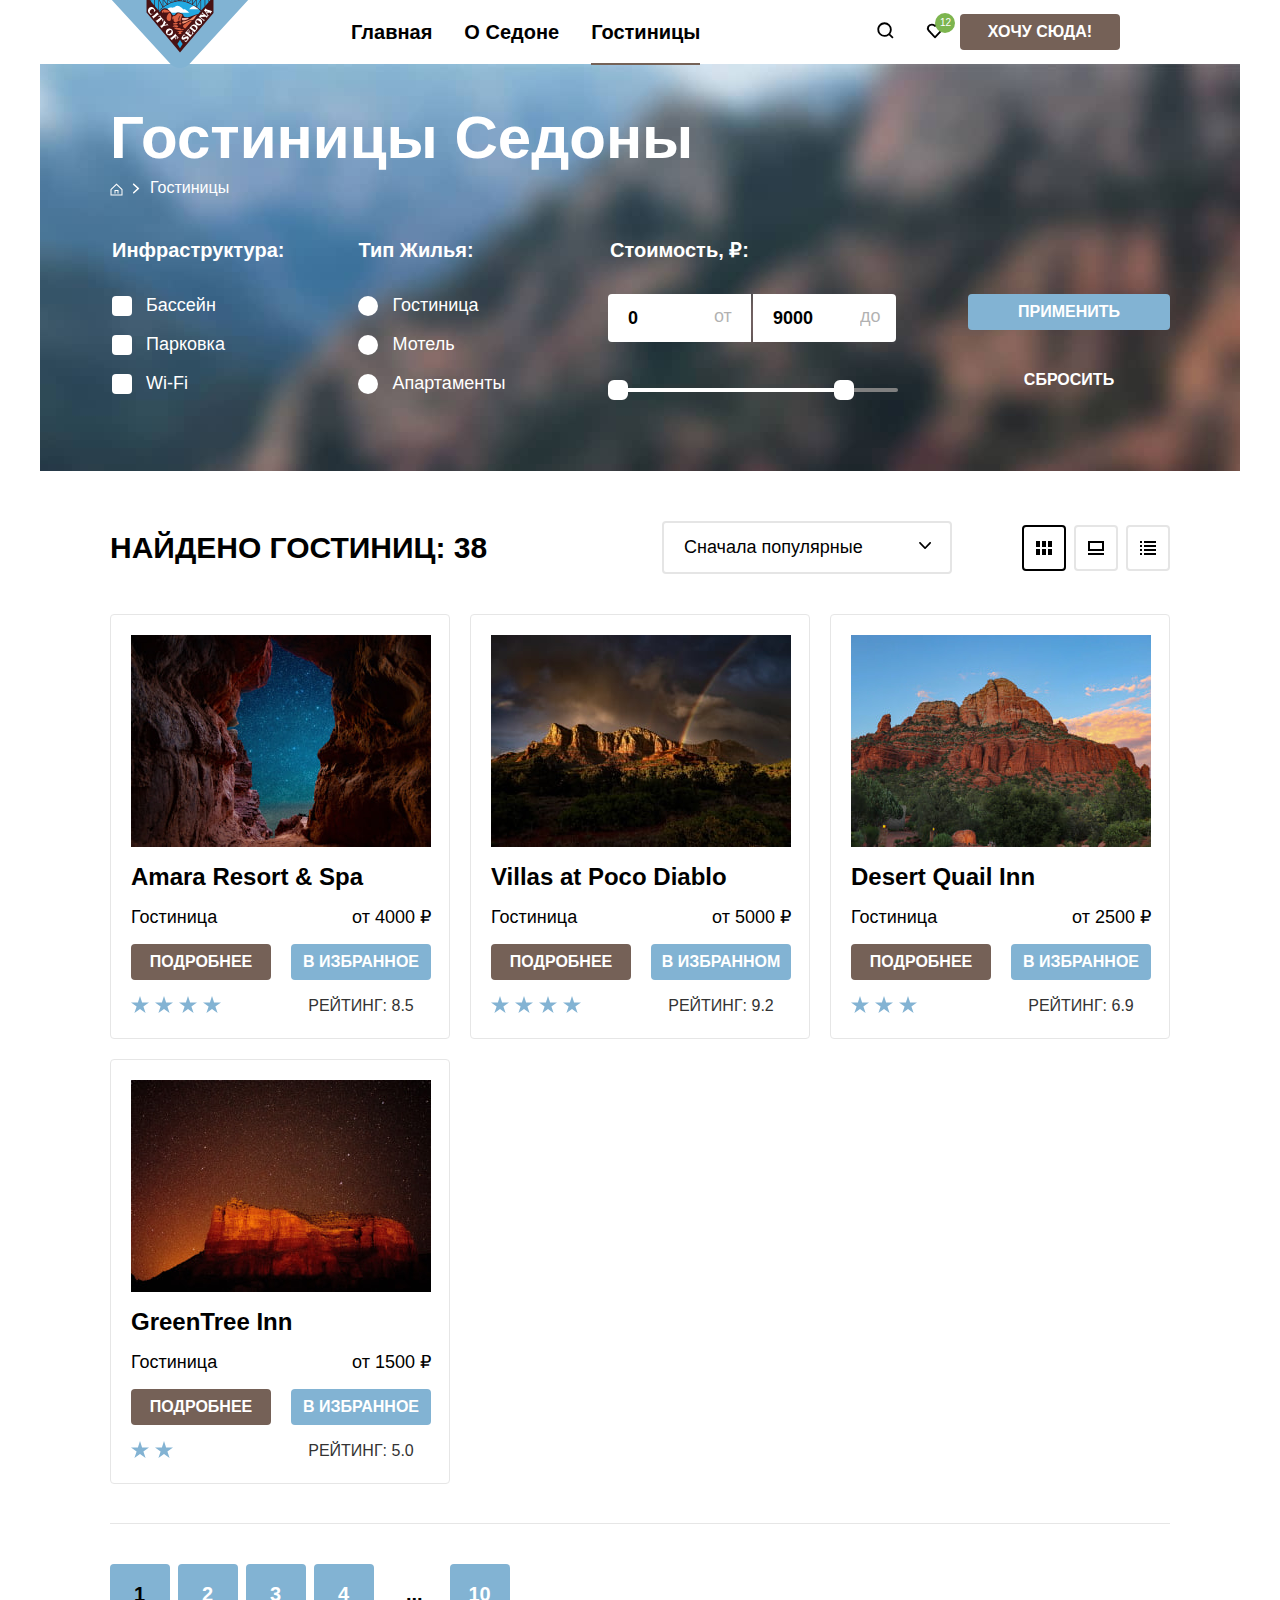
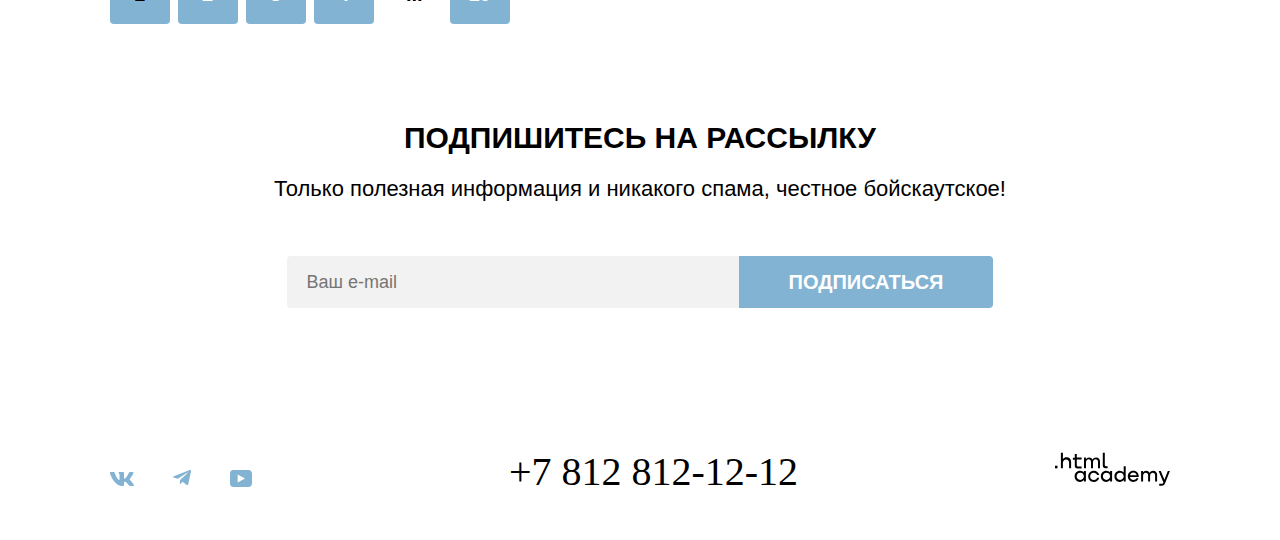
==== catalog.html @ fe226a6e "Декоративные элементы всех страниц" ====
<!DOCTYPE html>
<html lang="ru">
<head>
  <meta charset="UTF-8">
  <meta name="viewport" content="width=device-width, initial-scale=1.0">
  <title>Каталог Гостиниц</title>
  <link rel="stylesheet" href="styles/styles.css">
</head>
<body>
  <header class="page-header">
    <nav class="navigation">
      <a class="navigation-link-logo" href="index.html">
        <img class="navigation-logo" src="images/header/logo_nav.svg" alt="Логотип города Седона" width="140" height="70">
      </a>
      <ul class="navigation-list">
        <li class="navigation-item">
          <a class="navigation-link" href="index.html">Главная</a>
        </li>
        <li class="navigation-item">
          <a class="navigation-link" href="#">О Седоне</a>
        </li>
        <li class="navigation-item">
          <a class="navigation-link nav-underline" href="catalog.html">Гостиницы</a>
        </li>
      </ul>
      <ul class="navigation-list navigation-user">
        <li class="navigation-item">
          <a class="navigation-link"   href="#" aria-label="Переход на страницу поиска гостиницы">
            <img class="navigation-icon"  src="images/header/search-icon.svg" alt="Иконка в виде лупы" width="18" height="18">
          </a>
        </li>
        <li class="navigation-item green-circle">
          <a class="navigation-link" href="#" aria-label="Переход на страницу с избранными отелями">
            <img class="navigation-icon" src="images/header/heart-icon.svg" alt="Иконка в виде сердца" width="18" height="17">
            <span class="favorites-counter">12</span>
          </a>
        </li>
        <li class="navigation-item">
          <button class="button navigation-button" type="button" >Хочу сюда!</button>
        </li>
      </ul>
    </nav>
  </header>
  <main class="main-container catalog-main-container">
    <section class="filters-panel">
      <div class="filters-panel-wrapper">
        <h1 class="filters-title">Гостиницы Седоны</h1>
        <ul class="breadcrumbs">
          <li class="breadcrumbs-item">
            <a class="breadcrumbs-link-icon" href="index.html" aria-label="Переход на главную страницу">
              <img class="breadcrumbs-homepage-icon" src="images/catalog-main/breadcrumbs-homepage-icon.svg" alt="Иконка главной страницу в виде домика">
            </a>
          </li>
          <li class="breadcrumbs-item">
                  <a class="breadcrumbs-link" href="#">Гостиницы</a>
          </li>
        </ul>

        <form class="filters" action="https://echo.htmlacademy.ru/" >
          <div class="filters-infrastructure-and-housing-wrapper">
            <fieldset class="filter-group">
              <legend class="catalog-filter-title">Инфраструктура:</legend>
                <ul class="catalog-filter-list">
                <li class="cotalog-filter-item">
                  <label class="control">
                    <input class="visually-hidden control-input" type="checkbox" name="pool">
                    <span class="control-mark"></span>
                    <span class="control-label">Бассейн</span>
                  </label>
                </li>
                <li class="cotalog-filter-item">
                  <label class="control">
                    <input class="visually-hidden control-input" type="checkbox" name="parking">
                    <span class="control-mark"></span>
                    <span class="control-label">Парковка</span>
                  </label>
                </li>
                <li class="cotalog-filter-item">
                  <label class="control">
                    <input class="visually-hidden control-input" type="checkbox" name="wi-fi">
                    <span class="control-mark"></span>
                    <span class="control-label">Wi-Fi</span>
                  </label>
                </li>
              </ul>
            </fieldset>
              <fieldset class="filter-group">
                <legend class="catalog-filter-title">Тип жилья:</legend>
                <ul class="catalog-filter-list">
                  <li class="cotalog-filter-item">
                    <label class="control">
                      <input class="control-input visually-hidden" type="radio" name="type-of-housing" value="hotel">
                      <span class="control-mark"></span>
                      <span class="control-label">Гостиница</span>
                    </label>
                  </li>
                  <li class="cotalog-filter-item">
                    <label class="control">
                      <input class="control-input visually-hidden" type="radio" name="type-of-housing" value="motel">
                      <span class="control-mark"></span>
                      <span class="control-label">Мотель</span>
                    </label>
                  </li>
                  <li class="cotalog-filter-item">
                    <label class="control">
                      <input class="control-input visually-hidden" type="radio" name="type-of-housing" value="apartments">
                      <span class="control-mark"></span>
                      <span class="control-label">Апартаменты</span>
                    </label>
                  </li>
                </ul>
              </fieldset>
          </div>
          <div class="filters-cost-and-buttons-wrapper">
            <fieldset class="filter-group">
              <legend class="catalog-filter-title">Стоимость, ₽:</legend>
              <div class="range">
                <div class="range-wrapper-inputs">
                  <h3 class="visually-hidden ">Фильтр по стоимости жилья</h3>
                  <input class="filter-field price-from" type="text" name="price-from" id="price-from-field" value="0">
                  <!-- <label for="price-from-field" class="static-value">Get this label to appear</label> -->
                  <input class="filter-field price-up-to" type="text" name="price-up-to" id="price-up-to-field" value="9000">
                </div>

                <div class="range-scale">
                  <div class="range-bar" style="width: 226px">
                    <button class="range-toggle toggle-min" type="button">
                      <span class="visually-hidden">Изменить минимальную цену</span>
                    </button>
                    <button class="range-toggle toggle-max" type="button">
                      <span class="visually-hidden">Изменить максимальную цену</span>
                    </button>
                  </div>
                </div>
              </div>
            </fieldset>
            <div class="filter-group-buttons-wrapper">
              <button class="button button-filter-apply" type="submit">Применить</button>
              <button class="button button-filter-reset" type="reset"><span class="reset-button-text">Сбросить</span></button>
            </div>
          </div>
        </form>
      </div>
    </section>

    <section class="catalog">
      <div class="catalog-title-wrapper">
        <h2 class="catalog-title">Найдено гостиниц: <span class="num-of-hotels-found">38</span></h2>
        <div class="select-menu">
          <select class="select-control" aria-label="Сортировка" name="select-contol">
            <option class="select-item" value="popular">Сначала популярные</option>
            <option class="select-item" value="cheap">Сначала дешёвые</option>
            <option class="select-item" value="expensive">Сначала дорогие</option>
          </select>
        </div>
        <ul class="view-list">

          <li class="view-item">
            <a class="view-link current-view" href="#" aria-label="Показать список отелей в виде таблицы">
              <img class="view-icon" src="images/catalog-main/view-icon-1.svg" alt="Иконка таблицы" width="16" height="14">
            </a>
          </li>
          <li class="view-item">
            <a class="view-link" href="#" aria-label="Показать список отелей в виде слайдов">
              <img class="view-icon" src="images/catalog-main/view-icon-2.svg" alt="Иконка слайда" width="16" height="14">
            </a>
          </li>
          <li class="view-item">
            <a class="view-link" href="#" aria-label="Показать список отелей в виде списка">
              <img class="view-icon" src="images/catalog-main/view-icon-3.svg" alt="Иконка списка" width="16" height="14">
            </a>
          </li>
        </ul>
      </div>
      <ul class="hotel-list">
        <li class="hotel-card">
          <img class="hotel-card-img" src="images/catalog-main/catalog-hotel-1.jpg" alt="Фото звёздного неба, которое видно через ущелье" width="300" height="212">
          <h3 class="hotel-card-title">Amara Resort & Spa</h3>
          <p class="card-type-of-housing">Гостиница</p>
          <b class="hotel-price">от 4000 ₽</b>
          <ul class="hotell-card-buttons-list">
            <li class="button-item">
              <button class="button card-button-detail" type="button">Подробнее</button>
            </li>
            <li class="button-item">
              <button class="button card-button-favorites" type="button">В избранное</button>
            </li>
            <li class="hotel-card-item card-rating">
              <ul class="card-rating-stars">
                <li class="star">
                  <img src="/images/catalog-main/rating-star.svg" alt="">
                </li>
                <li class="star">
                  <img src="/images/catalog-main/rating-star.svg" alt="">
                </li>
                <li class="star">
                  <img src="/images/catalog-main/rating-star.svg" alt="">
                </li>
                <li class="star">
                  <img src="/images/catalog-main/rating-star.svg" alt="">
                </li>
              </ul>
            </li>
            <li class="button-item card-rating">
              <p class="hotel-card-rating-text">Рейтинг: <span class="num-of-hotel-card-rating">8.5</span></p>
            </li>
          </ul>
        </li>
        <li class="hotel-card">
          <img class="hotel-card-img" src="images/catalog-main/catalog-hotel-2.jpg" alt="Фото гор на закате после дождя, с левой стороны виднеется двойная радуга" width="300" height="212">
          <h3 class="hotel-card-title">Villas at Poco Diablo</h3>
          <p class="card-type-of-housing">Гостиница</p>
          <b class="hotel-price">от 5000 ₽</b>
          <ul class="hotell-card-buttons-list">
            <li class="button-item">
              <button class="button card-button-detail" type="button">Подробнее</button>
            </li>
            <li class="button-item">
              <button class="button card-button-favorites" type="button">В избранном</button>
            </li>
            <li class="hotel-card-item">
              <ul class="card-rating-stars">
                <li class="star">
                  <img src="/images/catalog-main/rating-star.svg" alt="">
                </li>
                <li class="star">
                  <img src="/images/catalog-main/rating-star.svg" alt="">
                </li>
                <li class="star">
                  <img src="/images/catalog-main/rating-star.svg" alt="">
                </li>
                <li class="star">
                  <img src="/images/catalog-main/rating-star.svg" alt="">
                </li>
              </ul>
            </li>
            <li class="button-item card-rating">
              <p class="hotel-card-rating-text">Рейтинг: <span class="num-of-hotel-card-rating">9.2</span></p>
            </li>
          </ul>
        </li>
        <li class="hotel-card">
          <img class="hotel-card-img" src="images/catalog-main/catalog-hotel-3.jpg" alt="Фото покрытой травой и кустарниками скалы, в солнечный день" width="300" height="212">
          <h3 class="hotel-card-title">Desert Quail Inn</h3>
          <p class="card-type-of-housing">Гостиница</p>
          <b class="hotel-price">от 2500 ₽</b>
          <ul class="hotell-card-buttons-list">
            <li class="button-item">
              <button class="button card-button-detail" type="button">Подробнее</button>
            </li>
            <li class="button-item">
              <button class="button card-button-favorites" type="button">В избранное</button>
            </li>
            <li class="hotel-card-item">
              <ul class="card-rating-stars">
                <li class="star">
                  <img src="/images/catalog-main/rating-star.svg" alt="">
                </li>
                <li class="star">
                  <img src="/images/catalog-main/rating-star.svg" alt="">
                </li>
                <li class="star">
                  <img src="/images/catalog-main/rating-star.svg" alt="">
                </li>
              </ul>
            </li>
            <li class="button-item card-rating">
              <p class="hotel-card-rating-text">Рейтинг: <span class="num-of-hotel-card-rating">6.9</span></p>
            </li>
          </ul>
        </li>
        <li class="hotel-card">
          <img class="hotel-card-img" src="images/catalog-main/catalog-hotel-4.jpg" alt="Фото скалы, окруженной звездным небом на закате" width="300" height="212">
          <h3 class="hotel-card-title">GreenTree Inn</h3>
          <p class="card-type-of-housing">Гостиница</p>
          <b class="hotel-price">от 1500 ₽</b>
          <ul class="hotell-card-buttons-list">
            <li class="hotel-card-item  button-item">
              <button class="button card-button-detail" type="button">Подробнее</button>
            </li>
            <li class="hotel-card-item button-item">
              <button class="button card-button-favorites" type="button">В избранное</button>
            </li>
            <li class="hotel-card-item">
              <ul class="card-rating-stars">
                <li class="star">
                  <img src="/images/catalog-main/rating-star.svg" alt="">
                </li>
                <li class="star">
                  <img src="/images/catalog-main/rating-star.svg" alt="">
                </li>
              </ul>
            </li>
            <li class="hotel-card-item button-item card-rating">
              <p class="hotel-card-rating-text">Рейтинг: <span class="num-of-hotel-card-rating">5.0</span></p>
            </li>
          </ul>
        </li>
      </ul>
      <div class="pagination-wrapper">
        <ul class="pagination">
          <li class="pagination-item">
            <a class="pagination-link pagination-current" aria-label="Переход на первую страницу каталога">1</a>
          </li>
          <li class="pagination-item">
            <a class="pagination-link" href="#" aria-label="Переход на вторую страницу каталога">2</a>
          </li>
          <li class="pagination-item">
            <a class="pagination-link" href="#" aria-label="Переход на третью страницу каталога">3</a>
          </li>
          <li class="pagination-item">
            <a class="pagination-link" href="#" aria-label="Переход на четвёртую страницу каталога">4</a>
          </li>
          <li class="pagination-item">
            <a class="pagination-link more-pages-link" href="#" aria-label="Развернуть список доступным для перехода страниц">...</a>
          </li>
          <li class="pagination-item">
            <a class="pagination-link two-nums-pagination" href="#" aria-label="Переход на десятую страницу каталога">10</a>
          </li>
        </ul>
    </div>
    </section>


    <section class="subscribe-catalog">
      <h2 class="subscribe-title subscribe-catalog-titile">Подпишитесь на рассылку</h2>
      <p class="subscribe-subtitle subscribe-catalog-subtile">Только полезная информация и никакого спама, честное бойскаутское!</p>
      <div class="subscribe-email-form-wrapper">
        <form class="subscribe-email-form" action="https://echo.htmlacademy.ru/courses" method="post">
          <input class="subscribe-form-field catalog-subscribe-form-field" type="text" name="email" id="email-field" placeholder="Ваш e-mail" required>
          <button class="button subscribe-button" type="submit">Подписаться</button>
        </form>
      </div>
    </section>


  </main>
  <footer class="page-footer">
    <div class="page-footer-container">
      <ul class="footer-social-list">
        <li class="social-item">
          <a class="social-link" href="https://vk.com/htmlacademy" aria-label="Переход на группу Вконтакте HtmlAcademy">
            <svg xmlns="http://www.w3.org/2000/svg" width="24" height="14" viewBox="0 0 24 14">
              <path class="social-icon" fill-rule="evenodd" clip-rule="evenodd" d="M23.45 0.948C23.616 0.402 23.45 0 22.655 0H20.03C19.362 0 19.054 0.347 18.887 0.73C18.887 0.73 17.552 3.926 15.661 6.002C15.049 6.604 14.771 6.795 14.437 6.795C14.27 6.795 14.019 6.604 14.019 6.057V0.948C14.019 0.292 13.835 0 13.279 0H9.151C8.734 0 8.483 0.304 8.483 0.593C8.483 1.214 9.429 1.358 9.526 3.106V6.904C9.526 7.737 9.373 7.888 9.039 7.888C8.149 7.888 5.984 4.677 4.699 1.003C4.45 0.288 4.198 0 3.527 0H0.9C0.15 0 0 0.347 0 0.73C0 1.412 0.89 4.8 4.145 9.281C6.315 12.341 9.37 14 12.153 14C13.822 14 14.028 13.632 14.028 12.997V10.684C14.028 9.947 14.186 9.8 14.715 9.8C15.105 9.8 15.772 9.992 17.33 11.467C19.11 13.216 19.403 14 20.405 14H23.03C23.78 14 24.156 13.632 23.94 12.904C23.702 12.18 22.852 11.129 21.725 9.882C21.113 9.172 20.195 8.407 19.916 8.024C19.527 7.533 19.638 7.314 19.916 6.877C19.916 6.877 23.116 2.451 23.449 0.948H23.45Z" fill="#83B3D3"/>
            </svg>
          </a>
        </li>
        <li class="social-item">
          <a class="social-link " href="https://t.me/htmlacademy" aria-label="Переход в телеграм-канал HtmlAcademy">
            <svg class="social-icon" xmlns="http://www.w3.org/2000/svg" width="18" height="16" viewBox="0 0 18 16">
              <path class="social-icon" d="M16.785 0.0992597L0.840489 6.24776C-0.247661 6.68481 -0.241365 7.29184 0.640845 7.56253L4.73445 8.83953L14.2058 2.8637C14.6537 2.59121 15.0629 2.7378 14.7265 3.03636L7.05283 9.96185H7.05103L7.05283 9.96275L6.77045 14.1823C7.18413 14.1823 7.36669 13.9925 7.59871 13.7686L9.58705 11.8351L13.7229 14.89C14.4855 15.31 15.0332 15.0941 15.2229 14.1841L17.9379 1.38885C18.2158 0.274623 17.5126 -0.229883 16.785 0.0992597Z" fill="#83B3D3"/>
            </svg>
            <!-- <img class="social-icon" src="images/footer/social-tg-logo.svg" alt="Логотип Телеграм" width="24" height="14"> -->
          </a>
        </li>
        <li class="social-item">
          <a class="social-link" href="https://www.youtube.com/user/htmlacademyru" aria-label="Переход на YouTube канал HtmlAcademy">
            <svg class="social-icon" xmlns="http://www.w3.org/2000/svg" width="22" height="17" viewBox="0 0 22 17">
              <path class="social-icon" d="M18.607 0H3.17413C1.31343 0 0 1.59375 0 3.4V13.4937C0 15.4062 1.31343 17 3.17413 17H18.8259C20.4677 17 22 15.4062 22 13.6V3.4C21.7811 1.59375 20.4677 0 18.607 0ZM7.66169 12.5375V4.4625L14.995 8.5L7.66169 12.5375Z" fill="#83B3D3"/>
            </svg>
            <!-- <img class="social-icon" src="images/footer/social-youtube-logo.svg" alt="Логотип YouTube" width="24" height="14"> -->
          </a>
        </li>
      </ul>
      <a class="footer-phone" href="tel:88128121212">+7 812 812-12-12</a>
      <a class="footer-logo-link" href="https://htmlacademy.ru/" aria-label="Переход на сайте HtmlAcademy">
        <svg class="footer-logo" xmlns="http://www.w3.org/2000/svg" width="115" height="34" viewBox="0 0 115 34" fill="none">
          <path d="M0 13.7232V16.3232H2.5V13.7232H0Z"/>
          <path d="M11.6 5.32324C10 5.32324 8.8 6.02324 8 7.02324H7.9V0.823242H5.9V16.3232H7.9V11.0232C7.9 8.92324 9.2 7.42324 11.2 7.42324C13 7.42324 14.1 8.82324 14.1 10.6232V16.3232H16.1V10.2232C16.2 7.22324 14.3 5.32324 11.6 5.32324Z"/>
          <path d="M26.6 5.62324H21.8V1.92324H19.8V5.72324H17.9V7.72324H19.8V13.7232C19.8 15.4232 20.8 16.4232 22.5 16.4232H26.6V14.4232H22.9C22.2 14.4232 21.8 14.0232 21.8 13.3232V7.62324H26.6V5.62324Z"/>
          <path d="M41.1 5.42324C39.5 5.42324 38.2 6.22324 37.6 7.52324H37.5C36.9 6.32324 35.7 5.42324 34.1 5.42324C32.7 5.42324 31.6 6.22324 31 7.22324H30.9V5.62324H29V16.2232H31V10.8232C31 8.82324 32 7.32324 33.6 7.32324C35.1 7.32324 36 8.32324 36 9.92324V16.2232H38V10.6232C38 8.22324 39.4 7.32324 40.6 7.32324C42.1 7.32324 43 8.32324 43 9.92324V16.2232H45V9.72324C45.1 7.22324 43.6 5.42324 41.1 5.42324Z"/>
          <path d="M47.8 13.5232C47.8 15.2232 48.8 16.2232 50.6 16.2232H52.6V14.2232H50.9C50.2 14.2232 49.8 13.8232 49.8 13.1232V0.823242H47.8V13.5232Z"/>
          <path d="M28.9 20.5232C28 19.4232 26.7 18.7232 25 18.7232C21.9 18.7232 19.6 21.0232 19.6 24.3232C19.6 27.6232 21.9 29.9232 25 29.9232C26.8 29.9232 28 29.1232 28.8 28.0232H28.9V29.6232H30.9V19.0232H28.9V20.5232ZM25.3 27.9232C23.1 27.9232 21.7 26.3232 21.7 24.3232C21.7 22.3232 23.1 20.7232 25.3 20.7232C27.5 20.7232 28.9 22.3232 28.9 24.3232C28.9 26.2232 27.5 27.9232 25.3 27.9232Z"/>
          <path d="M44.2 22.8232C43.7 20.4232 41.6 18.7232 38.8 18.7232C35.4 18.7232 33.2 21.2232 33.2 24.3232C33.2 27.4232 35.4 29.9232 38.8 29.9232C41.6 29.9232 43.7 28.1232 44.2 25.7232H42.1C41.7 27.0232 40.4 28.0232 38.8 28.0232C36.6 28.0232 35.2 26.4232 35.2 24.4232C35.2 22.4232 36.6 20.8232 38.8 20.8232C40.4 20.8232 41.6 21.8232 42.1 23.0232H44.2V22.8232Z"/>
          <path d="M55.1 20.5232C54.2 19.4232 52.9 18.7232 51.2 18.7232C48.1 18.7232 45.8 21.0232 45.8 24.3232C45.8 27.6232 48.1 29.9232 51.2 29.9232C53 29.9232 54.2 29.1232 55 28.0232H55.1V29.6232H57.1V19.0232H55.1V20.5232ZM51.5 27.9232C49.3 27.9232 47.9 26.3232 47.9 24.3232C47.9 22.3232 49.3 20.7232 51.5 20.7232C53.7 20.7232 55.1 22.3232 55.1 24.3232C55.1 26.2232 53.6 27.9232 51.5 27.9232Z"/>
          <path d="M68.7 20.6232C67.8 19.5232 66.5 18.7232 64.8 18.7232C61.7 18.7232 59.4 21.0232 59.4 24.3232C59.4 27.6232 61.6 29.9232 64.8 29.9232C66.5 29.9232 67.8 29.1232 68.6 28.1232H68.7V29.6232H70.7V14.2232H68.7V20.6232ZM65.1 27.9232C62.9 27.9232 61.5 26.3232 61.5 24.3232C61.5 22.3232 62.9 20.7232 65.1 20.7232C67.3 20.7232 68.7 22.3232 68.7 24.3232C68.6 26.3232 67.2 27.9232 65.1 27.9232Z"/>
          <path d="M78.3 18.7232C75 18.7232 72.8 21.2232 72.8 24.3232C72.8 27.3232 74.9 29.9232 78.3 29.9232C80.8 29.9232 82.8 28.6232 83.5 26.3232H81.4C80.9 27.3232 79.8 27.9232 78.4 27.9232C76.5 27.9232 75.1 26.6232 75 25.0232H83.8C84 21.4232 81.8 18.7232 78.3 18.7232ZM78.3 20.6232C80 20.6232 81.3 21.6232 81.6 23.2232H75.1C75.4 21.7232 76.6 20.6232 78.3 20.6232Z"/>
          <path d="M98.2 18.7232C96.6 18.7232 95.3 19.5232 94.6 20.7232H94.5C93.9 19.5232 92.7 18.7232 91.1 18.7232C89.7 18.7232 88.6 19.4232 88 20.5232V19.0232H86.1V29.6232H88.1V24.2232C88.1 22.2232 89.1 20.8232 90.7 20.7232C92.2 20.7232 93.1 21.7232 93.1 23.3232V29.6232H95.1V24.0232C95.1 21.6232 96.5 20.7232 97.7 20.7232C99.2 20.7232 100.1 21.7232 100.1 23.3232V29.6232H102.1V23.1232C102.2 20.5232 100.7 18.7232 98.2 18.7232Z"/>
          <path d="M109.4 27.8232L105.8 18.9232H103.6L108.4 30.5232C108.1 31.4232 107.7 31.7232 106.7 31.7232H104.2V33.7232H106.7C108.5 33.7232 109.5 32.9232 110.2 31.1232L114.9 18.9232H112.8L109.4 27.8232Z"/>
        </svg>
      </a>
  </div>
  </footer>
</body>
</html>
---- styles/styles.css ----
@font-face {
  font-family: "PT Sans";
  src: url("../fonts/ptsans-700.woff2") format("woff2");
  font-weight: 700;
  font-style: normal;
  font-display: swap;
}

@font-face {
  font-family: "PT Sans";
  src: url("../fonts/ptsans-400.woff2") format("woff2");
  font-weight: 400;
  font-style: normal;
  font-display: swap;
}


html{
  height: 100%;
}

body{
  margin: 0 auto;
  display: flex;
  width: 1200px;
  flex-direction: column;
  min-height: 100%;
  font-family: "PT Sans", "Roboto", sans-serif;
  font-weight: 400;
  font-size: 18px;
  line-height: 21px;
  color: #333333;
}

.navigation{
  display: flex;
  align-items: end;
  width: 1060px;
  height: 64px;
  margin: 0 auto;
  justify-content: space-between;
}
.green-circle{
  position: relative;
}

.favorites-counter{
  position: absolute;
  color: white;
  font-size: 10px;
  font-style: normal;
  text-align: center;
  font-weight: 400;
  line-height: 10px;
  top: 18px;
  right: 9px;
  z-index: 3;
}

/* .green-circle::before{
  position: absolute;
  content:"12";
  top: 17px;
  right: 0;
  left:19px;
  bottom: 10px;
  color: white;
  font-size: 10px;
  font-style: normal;
  text-align: center;
  font-weight: 400;
  line-height: 10px;
  z-index: 1;
} */

.green-circle::after{
  position: absolute;
  display: block;
  content: "";
  top: 13px;
  right: 5px;
  border-radius: 50%;
  background-color:#7DB54F;
  box-sizing: border-box;
  width: 20px;
  height: 20px;
}

.navigation-logo{
  margin-bottom: -9px;
  position: relative;
}

.navigation-list{

  display: flex;
  align-items: center;
  flex-wrap: wrap;
  width: 440px;
  margin: 0;
  padding: 0;
  list-style: none;
}

.navigation-user{
  width: 310px;
}
.navigation-link-logo{
  align-items: end;
}
.navigation-link {
  display: block;
  padding: 20px 16px;
  font-size: 20px;
  font-weight: 700;
  line-height: 24px;
  color: #000000;
  text-decoration: none;
  text-align: center;
}

.navigation-button{
  vertical-align: none;
  width: 160px;
  color: white;
  background-color: #756157;
  border-radius:4px;

}

.navigation-button:hover,
.search-button:hover,
.card-button-detail:hover{
  background-color: #615048;
  outline: none;
}

.navigation-button:focus,
.search-button:focus,
.card-button-detail:focus{
  background-color: #615048;
  outline: none;
}


.navigation-button:active,
.search-button:active,
.card-button-detail:active{
  background-color: #756157;
  color: #FFFFFF4D;
}

.navigation-button:disabled,
.search-button:disabled,
.card-button-detail:disabled{
  background-color: #FFFFFF;
  color: #E5E5E5;
}



.main-index{
  color:#000000;
  background-color: #FFFFFF;
  background-image: url("../images/index-main/hero-background.jpg");
  background-size: 100% auto;
  background-repeat: no-repeat;
}


.hero-logo{

  display: block;
  margin: 0 auto;
  margin-bottom: 151px;
}

.button{
  box-sizing: border-box;
  padding: 8px 0;
  border: none;
  text-align: center;
  font-size: 16px;
  font-weight: 700;
  line-height: 20px;
  text-transform: uppercase;
  cursor: pointer;
  display: inline-block;
  border-radius:4px;
  font-family: "PT Sans", "Roboto", sans-serif;

}

.advantages-list{
  display: flex;
  flex-wrap: wrap;
  margin: 0 0 64px 0;
  padding: 0;
  list-style: none;
}

.advantages-list-with-icons{
  margin: 0 auto;
  padding: 0;
  display: flex;
  list-style: none;
}

.advantages-title{
  color:#000000;
  text-align: center;
  font-size: 30px;
  font-weight: 700;
  line-height: 36px;
  text-transform: uppercase;
  margin: 0 0 25px 0;
  padding: 0;

}

.post-advantages-title{
  margin-bottom: 20px;
}


.advantages-subtitle{
  text-align: center;
  font-size: 22px;
  line-height: 26px;
  margin: 0 0 90px 0;
  padding: 0;
}

.post-advantages-subtitle{
  margin-bottom: 64px;

}

.advantages-item{
  width: 400px;
  box-sizing: border-box;
  padding: 85px 103px;
  height: 385px;
  background-color: #83B3D31F;
}

.advantages-list .advantages-item:nth-child(3){
  background-color: #83B3D333;
}

.advantages-item-with-pic{
  background-color:#82B3D3;
  display: flex;
}


.advantages-item-content{
  box-sizing: border-box;
  width: 400px;
  padding: 103px 85px;
}

.advantages-item-title {
  color:#000000;
  text-align: center;
  font-size: 24px;
  font-weight: 700;
  line-height: 28px;
  text-transform: uppercase;
  margin: auto;
  width: 175px;
}

.advantages-item-title::after{
  display: block;
  content: "";
  margin: 30px auto;
  width: 60px;
  height: 2px;
  background-color: #0000004D;
}

.advantages-item-content .advantages-item-title::after{
  background-color:#FFFFFF4D;
}

.advantages-list-with-icons .advantages-item-title::after{
  display: none;
}

.advantages-list-with-icons  .advantages-item-title{
  margin: 30px auto;
}

.advantages-list-with-icons .advantages-item:nth-child(even){
  background-color: white;
}




.advantages-item-text{
  text-align: center;
  padding: 0;
  margin: 0;
}

.advantages-item-extra {
  margin-bottom: -2px;
  color: #FFFFFF;
}

.advantages-item-icon{
  display: block;
  margin: 0 auto;
}

.search{
  padding: 90px 0 96px 0;
}

.search-title{
  color: #000000;
  text-align: center;
  font-size: 30px;
  font-weight: 700;
  line-height: 36px;
  text-transform: uppercase;
  margin: 0;
  padding: 0 0 20px 0;
}

.search-subtitle{
  text-align: center;
  font-size: 22px;
  line-height: 26px;
  margin: 0 0 54px 0;
  padding: 0;
}



.search-button{
  color: #fff;
  font-size: 20px;
  line-height: 36px;
  text-transform: uppercase;
  margin: 0 auto;
  display: block;
  background-color: #756157;
  padding: 8px 50px;
  font-style: normal;
  font-weight: 700;
}

.subscribe-button{
  background-color: #82B3D3;
  padding: 8px 50px;
  color:#FFFFFF;
  font-size: 20px;
  font-style: normal;
  line-height: 36px; /* 180% */
  border-radius: 0 4px 4px 0;
}

.subscribe-button:hover,
.button-filter-apply:hover,
.card-button-favorites:hover,
.pagination-link:hover{
  background-color: #68A2CA;
  outline: none;
}

.subscribe-button:focus,
.button-filter-apply:focus,
.card-button-favorites:focus,
.pagination-link:focus{
  background-color: #68A2CA;
  outline: none;
}

.subscribe-button:active,
.button-filter-apply:active,
.card-button-favorites:active,
.pagination-link:active{
  background-color: #82B3D3;
  color: #FFFFFF4D;
  outline: none;
}

.subscribe-title{
  color:#FFFFFF;
  text-align: center;
  font-size: 30px;
  font-weight: 700;
  line-height: 36px;
  text-transform: uppercase;
  margin: 0;
  padding:0;
  margin-bottom: 20px;
}

.subscribe-catalog-titile{
  color: #000000;
}


.subscribe-subtitle{
  color: #FFFFFF;
  text-align: center;
  font-size: 22px;
  line-height: 26px; /* 118.182% */
  margin: 0 0 54px;
}



.subscribe-catalog-subtile{
  color: #000000;
}

.subscribe-catalog{
  padding: 96px 0 104px 0;
}

.subscribe{
  background-color: grey;
  background-image: url("../images/index-main/subscribe-background.jpg");
  background-repeat: no-repeat;
  background-size: 100% auto;
  padding: 96px 0 104px 0;
}
.subscribe-email-form{
  display: flex;
  justify-content: center;
}
.subscribe-form-field{
  outline: none;
  border: none;
  padding: 12px 20px;
  font-family: inherit;
  line-height: 24px;
  height: 52px;
  box-sizing: border-box;
  width: 452px;
  border-radius: 4px 0 0 4px;
  font-size: 18px;
  font-weight: 400;
}

.catalog-subscribe-form-field{
  background-color: #F2F2F2;
}


.filters-title{
  color: #FFFFFF;
  font-size: 60px;
  font-weight: 700;
  line-height: 78px;
  margin: 0;
  padding: 0;
}

.filters-panel{
  background-image: url("/images/catalog-main/filter-background.jpg");
  background-repeat: no-repeat;
  background-size: 100% auto;
}

.filters-panel-wrapper{
  width: 1060px;
  margin: 0 auto;
  padding-bottom: 70px;
  padding-top: 35px;
}

.range-scale{
  display: block;
  position: relative;
  height: 4px;
  top: 10px;
  background-color: grey;
  border-radius: 2px;
}

.range-bar{
  display: block;
  position: absolute;
  left: 20px;
  height: 4px;
  background-color: #FFFFFF;
  transform-origin: left;
}

.range-toggle {
  position: absolute;
  width: 20px;
  height: 20px;
  background: #ffffff;
  border: 2px solid white;
  border-radius: 30%;
  cursor: pointer;
}

.toggle-min {
  top: -8px;
  left: -20px;
}

.toggle-max {
  top: -8px;
  right: 0;
}

.filters-infrastructure-and-housing-wrapper{
  display: flex;
}

.filters-infrastructure-and-housing-wrapper .filter-group{
  margin-right: 70px;
}

.filters-infrastructure-and-housing-wrapper .filter-group:nth-child(2){
  margin-right: 0;
}

.filters-cost-and-buttons-wrapper{
  display: flex;
  margin-left: auto;
}

.filters-cost-and-buttons-wrapper .filter-group{
  margin-right: 70px;
}
.static-value{
  position: absolute;
  display: block;
	color:#444;
}
.filters{
  display: flex;
  height: 163px;


}

.filter-field{
  border: none;
  background-color: white;
  padding: 12px 20px;
  width: 143px;
  box-sizing: border-box;
  margin-right: 2px;
  outline: none;
  font-family: inherit;
  font-weight: 700;
  line-height: 24px;
  font-size: 18px;
}

.range-wrapper-inputs::after{
  font-family: inherit;
  content: "от";
  color: #000000;
  opacity: 0.3;
  font-size: 18px;
  position: absolute;
  width: 17px;
  height: 24px;
  left:106px;
  top: 12px;
}

.range-wrapper-inputs::before{
  font-family: inherit;
  content: "до";
  color: #000000;
  opacity: 0.3;
  font-size: 18px;
  position: absolute;
  width: 17px;
  height: 24px;
  left:252px;
  top: 12px;
}

.filter-field:hover{
  background: #E6E6E6;
}

.filter-field:focus{
  background: #E6E6E6;
  outline: 2px solid #83B3D3;
}

.range-toggle:focus{
  outline: 3px solid #83B3D3;
}

.range-toggle:active{
  outline: 2px solid #83B3D3;
}

.filter-field::placeholder{
  text-align: right;
  font-size: 18px;
  font-weight: 400;
  line-height: 24px;
}

.range-wrapper-inputs{
  display: flex;
  margin-bottom: 36px;
  position: relative;
}


.filter-group{
  /* width: 150px; */
  border: none;
  padding: 0;
  margin: 0;

}

.control {
  position: relative;
  display: block;
  padding-left: 36px;
}

/* Mark */
.control-mark {
  position: absolute;
  top: 2px;
  left: 2px;
  width: 20px;
  height: 20px;
  background-color:white;
  border-radius: 4px;
}

.control-input[type="checkbox"]:checked + .control-mark::before,
.control-input[type="checkbox"]:checked + .control-mark::after {
    position: absolute;
    top: 3px;
    left: 0;
    width: 20px;
    height: 12px;
    background-image: url("/images/catalog-main/checkbox.svg");
    content: "";
    background-repeat: no-repeat;
    background-position: center;
    /* content: url("/images/catalog-main/checkbox.svg"); */

}


.control-input[type="radio"] + .control-mark {
  border-radius: 50%;
}

.control-input[type="radio"]:checked + .control-mark::before {
  position: absolute;
  top: 6px;
  left: 6px;
  width: 8px;
  height: 8px;
  background-color: #3F5E72;
  border-radius: 50%;
  content: "";
}

.control:hover,
.contrlol:active{
  opacity: 0.6;
}

.control-input:focus + .control-mark{
  outline: 3px solid #83B3D3;
}

.control:disabled{
  opacity: 0.4;
}

.cotalog-filter-item{
  margin-bottom: 16px;
}

.price-up-to{
  border-radius: 0 4px 4px 0;
}

.price-from{
  border-radius: 4px 0 0 4px;
}



.breadcrumbs{
  display: flex;
  list-style: none;
  padding: 0;
  margin: 0 0 40px 0;
}
.breadcrumbs-item{
  margin-right: 27px;
}

.breadcrumbs-homepage-icon{
  display: block;
  padding-top: 6px;
  position: relative;
}

.breadcrumbs-link-icon::after{
  content: url("/images/catalog-main/breadcrumbs-arrow-icon.svg");
  position: absolute;
  margin-left: 22px;
  margin-top: -18px;

}

.breadcrumbs-link{
  color: #FFFFFF;
  font-size: 16px;
  line-height: 21px;
  text-decoration: none;
}

.catalog-filter-title{
  color: #FFFFFF;
  font-size: 20px;
  font-weight: 700;
  line-height: 24px;
  text-transform: capitalize;
  margin-bottom: 32px;
}

.catalog-filter-list{
  list-style: none;
  padding: 0;
  margin: 0;
}

.filter-group-buttons-wrapper{
  display: flex;
  flex-direction: column;
  margin-top: 56px;

}

.control{
  color: #FFFFFF;
  line-height: 23px;
}
.button-filter-apply{
  color: white;
  height: 36px;
  padding: 8px 50px;
  background-color: #82B3D3;
  text-align: center;
  margin-bottom: 32px;
}

.button-filter-reset{
  padding: 8px 50px;
  border-radius: 4px;
  color:white;
  background-color: rgba(28,28,28,0);
}

.button-filter-reset:hover .reset-button-text{
  opacity: 0.4;
}

.button-filter-reset:focus{
  outline: 3px solid #83B3D3;
}

.button-filter-reset:active{
  color:#FFFFFF4D;
}

.button-filter-reset:disabled{
  color: #FFFFFF;
  opacity: 0.1;
}
.catalog{
  padding-top: 50px;

}
.catalog-title{
  padding: auto 0;
  color: #000000;
  font-size: 30px;
  font-weight: 700;
  line-height: 36px;
  text-transform: uppercase;
  margin: 0;
}

.hotel-card-title{
  grid-column: 1/-1;
  color: #000000;
  font-size: 24px;
  font-weight: 700;
  line-height: 28px;
  margin:0;
}

.card-type-of-housing{
  margin:0;

}

.hotell-card-buttons-list{
  display: grid;
  grid-template-columns: 140px 140px;
  grid-template-rows: min-content min-content;
  column-gap: 20px;
  row-gap: 16px;
  list-style: none;
  margin: 0;
  padding: 0;
}

.hotel-price{
  text-align: right;
  font-weight: 400;
}

.card-button-detail{
  color: #FFFFFF;
  grid-column: 1/-1;
  background-color: #756157;
  font-size: 16px;
  font-weight: 700;
  line-height: 20px;
  width: 100%;
}

.card-button-favorites{
  color: #FFFFFF;
  background-color: #82B3D3;
  font-size: 16px;
  font-weight: 700;
  line-height: 20px;
  width: 100%;
}

.button-item:last-child{
  grid-column: 2;
  grid-row: 2;
  margin: 0;
  padding: 0;

}
.hotel-card-rating-text{
  color: #333333;
  text-align: center;
  font-size: 16px;
  line-height: 20px;
  text-transform: uppercase;
  padding: 0;
  width: max-content;
  margin: 0 auto;


}

.card-rating-stars{
  padding: 0;
  margin: 0;
  list-style: none;
  display: flex;
  gap: 6px;
  align-items: center;
}

/* .card-rating::before{
  content: "";
  width: 90px;
  height: 17px;
  display: block;
  position: absolute;
  background-image: url("/images/catalog-main/rating-star.svg");
  left: 20px;
  background-repeat: space;
  backgroun;
} */


.pagination-link{
  display: block;
  box-sizing: border-box;
  width: 60px;
  height: 60px;
  padding: 12px 24px;
  line-height: 36px;
  font-weight: 700;
  color: #ffffff;
  background-color: #82B3D3;
  text-decoration: none;
  font-size: 20px;
  border-radius: 4px;
}

.more-pages-link:active,
.more-pages-link:hover,
.more-pages-link:focus,
.more-pages-link:disabled,
.more-pages-link{
  color: black;
  background-color: white;
}


.two-nums-pagination{
  padding: 12px 18.5px;
}

.pagination{
  display: flex;
  padding: 0;
  width: 1060px;
  margin: 0 auto;
}

.pagination-item{
  margin-right: 8px;
  list-style: none;
}




.pagination-current{
  color: #000000;
}

.footer-phone{
  color:#000000;
  text-align: center;
  text-decoration: none;
  font-family: PT Sans;
  font-size: 40px;
  line-height: 40px;
  text-transform: uppercase;
  width: 331px;
}

.footer-phone:hover,
.footer-phone:focus{
  color: #756157;
}

.footer-phone:active{
  color: #7561574D;
}

.footer-logo{
  fill: black;
}

.footer-logo:hover,
.footer-logo:focus{
  fill: #756157;
}

.footer-logo:active{
  fill:#7561574D;
}

.main-container{
  flex-grow: 1;
  padding-top: 51px;

}

.catalog-main-container{
  color:#000000;
  background-color: #FFFFFF;
  padding-top: 0;
}

.page-footer-container{
  display: flex;
  padding: 40px 0 30px 0;
  width: 1060px;
  margin: 0 auto;
  justify-content: space-between;
}

.footer-social-list{
  display: flex;
  padding: 0;
  justify-content: space-between;
  list-style: none;
  width: 142px;
}

.social-icon:hover,
.social-icon:focus{
  fill: #68A2CA;

}

.social-icon:active{
  fill: #68A2CA4D;

}



.footer-academy-logo{
  margin-left: auto;
}

.footer-academy-logo:hover{
  fill: #7DB54F
}

.hotel-list{
  display: grid;
  grid-template-columns: repeat(3, 340px);
  gap: 20px;
  width: 1060px;
  margin: 0 auto;
  margin-bottom: 80px;
  padding: 0;
  list-style: none;
  position: relative;
}

.hotel-list::after{
  bottom: -40px;
  content: "";
  position: absolute;
  width: 100%;
  height: 1px;
  background-color: #E6E6E6;
}
.hotel-card{
  display: grid;
  grid-template-columns: 140px 140px;
  grid-template-rows: 212px min-content auto;
  column-gap: 20px;
  row-gap: 16px;
  width: 340px;
  padding: 20px;
  box-sizing: border-box;
  border: 1px solid #E6E6E6;
  border-radius: 4px;
}

.hotel-card-img{
  grid-column: 1/-1;
  text-align: center;
}


.subscribe-email-form-wrapper{
  text-align: center;
}

.visually-hidden{
  position: absolute;
  width: 1px;
  height: 1px;
  margin: -1px;
  padding: 0;
  border:0;
  clip: rect(0 0 0 0);
  overflow: hidden;
}

.catalog-title-wrapper{
  display: flex;
  width: 1060px;
  margin: 0 auto;
  margin-bottom: 40px;
  gap: 70px;
  align-items: center;
}

.view-list{
  margin:0;
  padding: 0;
  display: flex;
  gap: 8px;
  list-style: none;
  justify-content: space-between;
}

.view-link{
  border: 2px solid #E5E5E5;
  border-radius: 4px;
  padding: 14px 12px;
  display: block;
}

.current-view{
  border: 2px solid black;
}

.view-link:hover{
  border-color: black
}

.view-link:focus{
  border-color: #68A2CA;
}

.view-link:active{
  border-color: black
}

.view-icon{
  display: block;
}
.view-item{
  align-self: flex-start;
}

.nav-underline::after{
  content: "";
  position: relative;
  display: block;
  width: 100%;
  top: 19px;
  border-bottom: 2px solid #756257;
}

.nav-underline{
  margin-bottom: -2px;
}


.select-control{
  appearance: none;
  border: 2px solid #E5E5E5;
  border-radius: 4px;
  background-color: transparent;
  outline: none;
  padding: 14px 20px 14px 20px;
  box-sizing: border-box;
  width: 290px;
  font-family: inherit;
  font-size: 18px;
  font-weight: 400;
  line-height: 21px;

}

.select-control:hover{
  border-color: #68A2CA;
  cursor: pointer;
}

.select-control:focus{
  border-color: #68A2CA;
}

.select-control:disabled{
  border-color: #E5E5E5;
  color: #0000004D;
}



.select-menu::after{
  content: url("/images/catalog-main/arrow.svg");
  margin-top: 13px;
  margin-left: -33px;
  position: absolute;
  display: inline;
}

.select-menu{
  margin-left: auto;
}
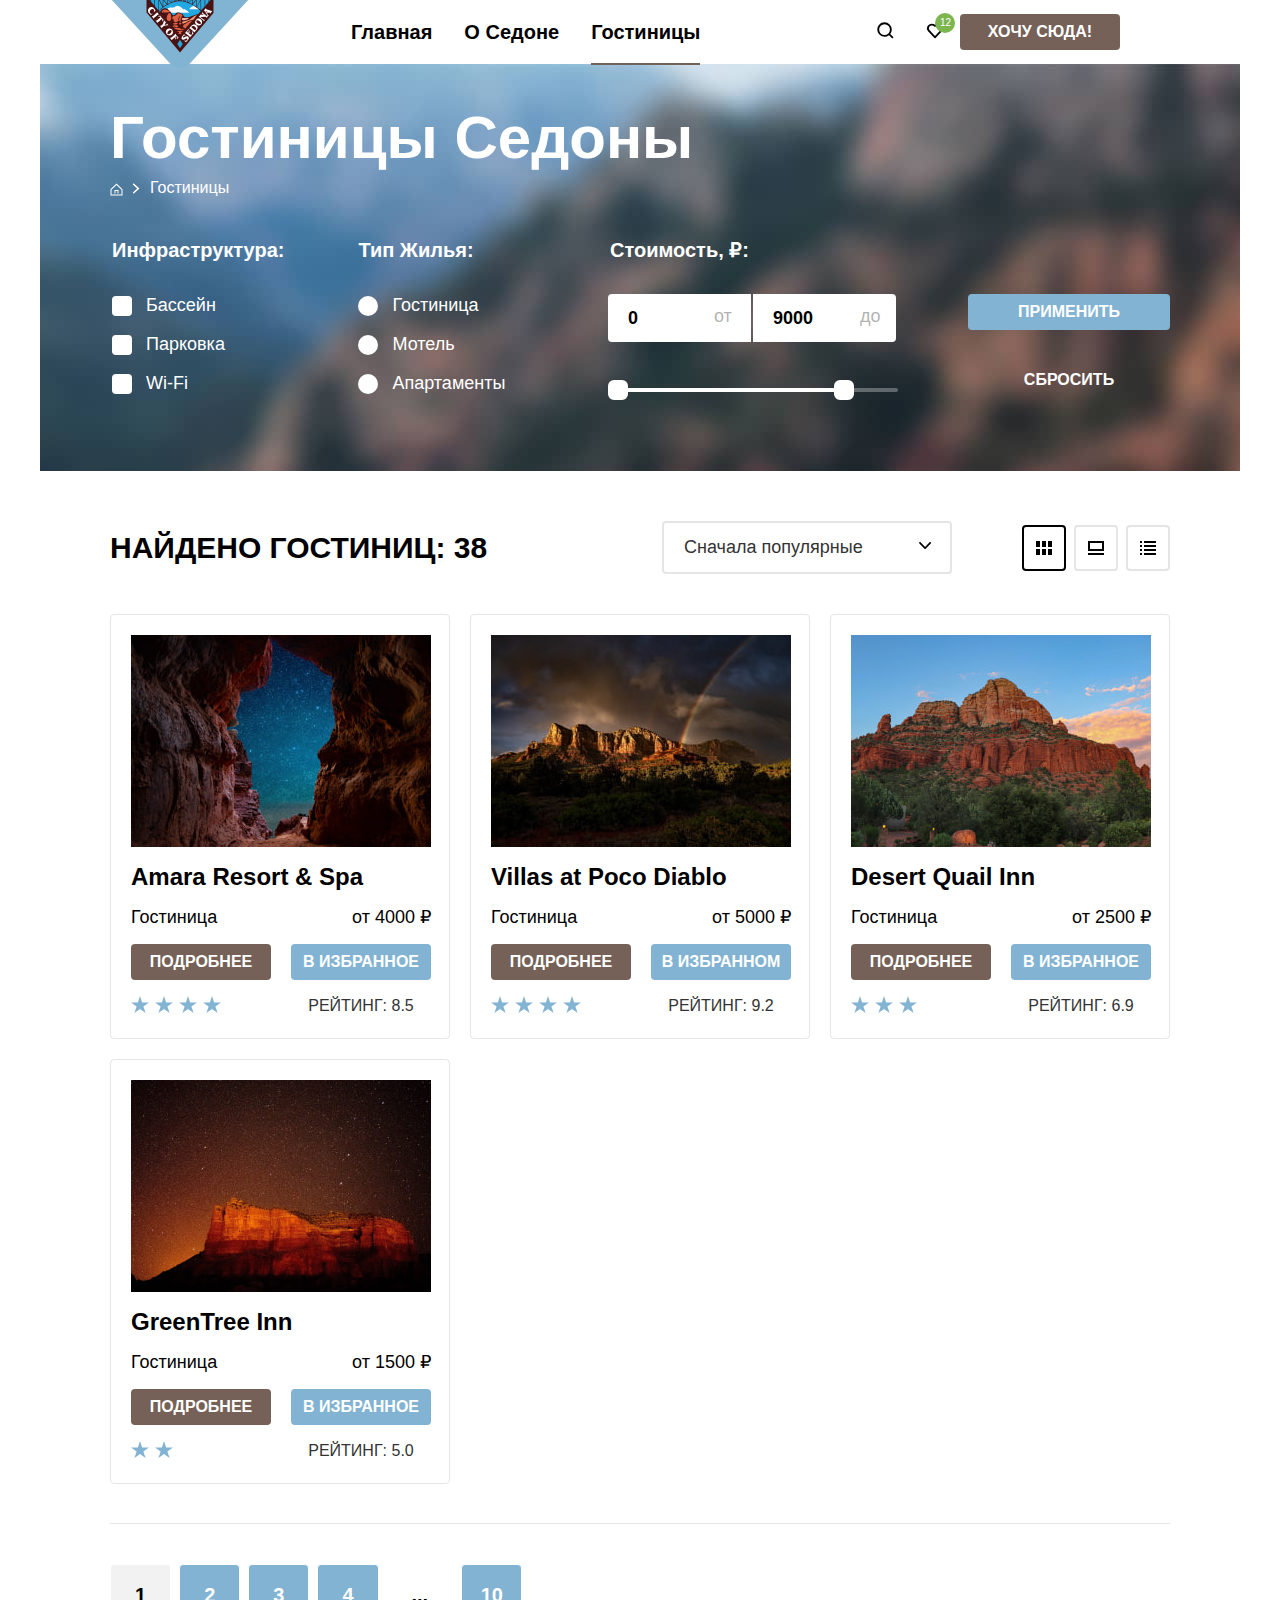
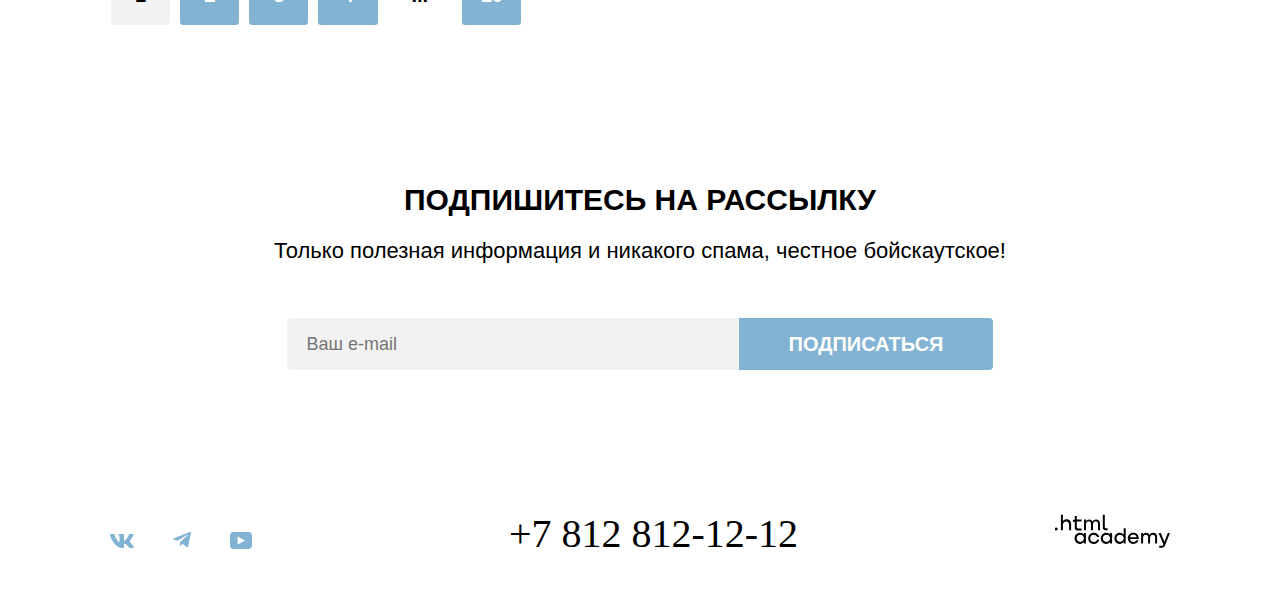
==== commit 8b84a34a: "Merge pull request #8 from Ecvidus/master" ====
--- a/catalog.html
+++ b/catalog.html
@@ -61,21 +61,21 @@
             <fieldset class="filter-group">
               <legend class="catalog-filter-title">Инфраструктура:</legend>
                 <ul class="catalog-filter-list">
-                <li class="cotalog-filter-item">
+                <li class="catalog-filter-item">
                   <label class="control">
                     <input class="visually-hidden control-input" type="checkbox" name="pool">
                     <span class="control-mark"></span>
                     <span class="control-label">Бассейн</span>
                   </label>
                 </li>
-                <li class="cotalog-filter-item">
+                <li class="catalog-filter-item">
                   <label class="control">
                     <input class="visually-hidden control-input" type="checkbox" name="parking">
                     <span class="control-mark"></span>
                     <span class="control-label">Парковка</span>
                   </label>
                 </li>
-                <li class="cotalog-filter-item">
+                <li class="catalog-filter-item">
                   <label class="control">
                     <input class="visually-hidden control-input" type="checkbox" name="wi-fi">
                     <span class="control-mark"></span>
@@ -87,21 +87,21 @@
               <fieldset class="filter-group">
                 <legend class="catalog-filter-title">Тип жилья:</legend>
                 <ul class="catalog-filter-list">
-                  <li class="cotalog-filter-item">
+                  <li class="catalog-filter-item">
                     <label class="control">
                       <input class="control-input visually-hidden" type="radio" name="type-of-housing" value="hotel">
                       <span class="control-mark"></span>
                       <span class="control-label">Гостиница</span>
                     </label>
                   </li>
-                  <li class="cotalog-filter-item">
+                  <li class="catalog-filter-item">
                     <label class="control">
                       <input class="control-input visually-hidden" type="radio" name="type-of-housing" value="motel">
                       <span class="control-mark"></span>
                       <span class="control-label">Мотель</span>
                     </label>
                   </li>
-                  <li class="cotalog-filter-item">
+                  <li class="catalog-filter-item">
                     <label class="control">
                       <input class="control-input visually-hidden" type="radio" name="type-of-housing" value="apartments">
                       <span class="control-mark"></span>
--- a/styles/styles.css
+++ b/styles/styles.css
@@ -46,7 +46,7 @@
 
 .favorites-counter{
   position: absolute;
-  color: white;
+  color: #FFFFFF;
   font-size: 10px;
   font-style: normal;
   text-align: center;
@@ -56,22 +56,6 @@
   right: 9px;
   z-index: 3;
 }
-
-/* .green-circle::before{
-  position: absolute;
-  content:"12";
-  top: 17px;
-  right: 0;
-  left:19px;
-  bottom: 10px;
-  color: white;
-  font-size: 10px;
-  font-style: normal;
-  text-align: center;
-  font-weight: 400;
-  line-height: 10px;
-  z-index: 1;
-} */
 
 .green-circle::after{
   position: absolute;
@@ -122,7 +106,7 @@
 .navigation-button{
   vertical-align: none;
   width: 160px;
-  color: white;
+  color: #FFFFFF;
   background-color: #756157;
   border-radius:4px;
 
@@ -293,7 +277,7 @@
 }
 
 .advantages-list-with-icons .advantages-item:nth-child(even){
-  background-color: white;
+  background-color: #FFFFFF;
 }
 
 
@@ -341,7 +325,7 @@
 
 
 .search-button{
-  color: #fff;
+  color: #FFFFFF;
   font-size: 20px;
   line-height: 36px;
   text-transform: uppercase;
@@ -365,24 +349,21 @@
 
 .subscribe-button:hover,
 .button-filter-apply:hover,
-.card-button-favorites:hover,
-.pagination-link:hover{
+.card-button-favorites:hover{
   background-color: #68A2CA;
   outline: none;
 }
 
 .subscribe-button:focus,
 .button-filter-apply:focus,
-.card-button-favorites:focus,
-.pagination-link:focus{
+.card-button-favorites:focus{
   background-color: #68A2CA;
   outline: none;
 }
 
 .subscribe-button:active,
 .button-filter-apply:active,
-.card-button-favorites:active,
-.pagination-link:active{
+.card-button-favorites:active{
   background-color: #82B3D3;
   color: #FFFFFF4D;
   outline: none;
@@ -424,7 +405,7 @@
 }
 
 .subscribe{
-  background-color: grey;
+  background-color: #FFFFFF;
   background-image: url("../images/index-main/subscribe-background.jpg");
   background-repeat: no-repeat;
   background-size: 100% auto;
@@ -480,7 +461,7 @@
   position: relative;
   height: 4px;
   top: 10px;
-  background-color: grey;
+  background-color: rgba(255, 255, 255, 0.3);
   border-radius: 2px;
 }
 
@@ -497,8 +478,8 @@
   position: absolute;
   width: 20px;
   height: 20px;
-  background: #ffffff;
-  border: 2px solid white;
+  background: #FFFFFF;
+  border: 2px solid #FFFFFF;
   border-radius: 30%;
   cursor: pointer;
 }
@@ -547,7 +528,7 @@
 
 .filter-field{
   border: none;
-  background-color: white;
+  background-color: #FFFFFF;
   padding: 12px 20px;
   width: 143px;
   box-sizing: border-box;
@@ -637,7 +618,7 @@
   left: 2px;
   width: 20px;
   height: 20px;
-  background-color:white;
+  background-color:#FFFFFF;
   border-radius: 4px;
 }
 
@@ -672,8 +653,7 @@
   content: "";
 }
 
-.control:hover,
-.contrlol:active{
+.control:hover{
   opacity: 0.6;
 }
 
@@ -681,11 +661,12 @@
   outline: 3px solid #83B3D3;
 }
 
-.control:disabled{
-  opacity: 0.4;
-}
-
-.cotalog-filter-item{
+.control:active{
+  opacity: 0.3;
+}
+
+
+.catalog-filter-item{
   margin-bottom: 16px;
 }
 
@@ -757,7 +738,7 @@
   line-height: 23px;
 }
 .button-filter-apply{
-  color: white;
+  color: #FFFFFF;
   height: 36px;
   padding: 8px 50px;
   background-color: #82B3D3;
@@ -768,7 +749,7 @@
 .button-filter-reset{
   padding: 8px 50px;
   border-radius: 4px;
-  color:white;
+  color:#FFFFFF;
   background-color: rgba(28,28,28,0);
 }
 
@@ -790,7 +771,7 @@
 }
 .catalog{
   padding-top: 50px;
-
+  padding-bottom: 60px;
 }
 .catalog-title{
   padding: auto 0;
@@ -895,17 +876,38 @@
 
 .pagination-link{
   display: block;
-  box-sizing: border-box;
-  width: 60px;
-  height: 60px;
   padding: 12px 24px;
   line-height: 36px;
   font-weight: 700;
-  color: #ffffff;
+  color: #FFFFFF;
   background-color: #82B3D3;
   text-decoration: none;
   font-size: 20px;
   border-radius: 4px;
+  border: 1px solid transparent;
+  border-color: white;
+}
+
+.pagination-link:hover,
+.pagination-link:focus{
+  background-color: #68A2CA;
+  border: 1px solid #82B3D3;
+}
+
+.pagination-link:active{
+  color: rgba(255, 255, 255, 0.3);
+  border-color: #FFFFFF;
+}
+
+.pagination-current{
+  background-color: #F2F2F2;
+}
+
+.pagination-current:hover,
+.pagination-current:focus,
+.pagination-current:active{
+  background-color: #F2F2F2;
+  border: 1px solid #FFFFFF;
 }
 
 .more-pages-link:active,
@@ -913,8 +915,9 @@
 .more-pages-link:focus,
 .more-pages-link:disabled,
 .more-pages-link{
-  color: black;
-  background-color: white;
+  color: #000;
+  background-color: #FFFFFF;
+  border: 1px solid #FFFFFF;
 }
 
 
@@ -962,7 +965,7 @@
 }
 
 .footer-logo{
-  fill: black;
+  fill: #000;;
 }
 
 .footer-logo:hover,
@@ -1002,14 +1005,14 @@
   width: 142px;
 }
 
-.social-icon:hover,
-.social-icon:focus{
+.social-link:hover .social-icon,
+.social-link:focus .social-icon{
   fill: #68A2CA;
 
 }
 
-.social-icon:active{
-  fill: #68A2CA4D;
+.social-link:active .social-icon{
+  fill: rgba(104, 162, 202, 0.3)
 
 }
 
@@ -1103,11 +1106,11 @@
 }
 
 .current-view{
-  border: 2px solid black;
+  border: 2px solid #000;
 }
 
 .view-link:hover{
-  border-color: black
+  border-color: #000;
 }
 
 .view-link:focus{
@@ -1115,7 +1118,7 @@
 }
 
 .view-link:active{
-  border-color: black
+  border-color: #000;
 }
 
 .view-icon{
@@ -1152,6 +1155,7 @@
   font-size: 18px;
   font-weight: 400;
   line-height: 21px;
+  color: #333333;
 
 }
 
@@ -1166,7 +1170,7 @@
 
 .select-control:disabled{
   border-color: #E5E5E5;
-  color: #0000004D;
+  color: rgba(0, 0, 0, 0.3)
 }
 
 
@@ -1182,3 +1186,215 @@
 .select-menu{
   margin-left: auto;
 }
+
+
+.modal-container{
+  position: fixed;
+  top: 0;
+  left: 0;
+  display: flex;
+  width: 100%;
+  height: 100%;
+  background-color: rgba(242, 242, 242, 0.8)
+}
+
+.modal{
+  position: relative;
+  margin: auto;
+  background-color: #ffffff;
+  border-radius: 30px;
+}
+
+.modal-auth {
+  width: 717px;
+}
+
+/* Chrome, Safari, Edge, Opera */
+input::-webkit-outer-spin-button,
+input::-webkit-inner-spin-button {
+  -webkit-appearance: none;
+  margin: 0;
+}
+
+/* Firefox */
+input[type=number] {
+  -moz-appearance:textfield;
+}
+
+.field{
+  color: #000000;
+  width: 440px;
+  font-size: 18px;
+  font-style: normal;
+  font-weight: 700;
+  line-height: 24px;
+  background-color: #F2F2F2;
+  border: none;
+  padding: 12px 20px;
+  box-sizing: border-box;
+  border-radius: 4px;
+}
+
+.modal-error-start{
+  margin-left: auto;
+  margin-right: 140px;
+  color: #FF5757;
+  font-family: PT Sans;
+  font-size: 16px;
+}
+
+.modal-error-end{
+  margin-right: 89px;
+  margin-left: auto;
+  color: #333333;
+  font-size: 16px;
+  font-weight: 400;
+}
+
+.field-people{
+
+  padding: 14px 0;
+  width: 31px;
+  text-align: center;
+  font-family: PT Sans;
+  font-size: 18px;
+  font-style: normal;
+  font-weight: 700;
+  line-height: 20px; /* 111.111% */
+  height:48px;
+  border-radius: 0;
+  border: none;
+  outline: none;
+}
+
+.modal-title{
+  display: inline-block;
+  padding: 0;
+  margin: 0 0 64px 0;
+  color: #000000;
+  font-size: 30px;
+  font-style: normal;
+  font-weight: 700;
+  line-height: 36px;
+  text-transform: uppercase;
+}
+
+.search-options{
+  color: #000000;
+  font-size: 20px;
+  font-weight: 700;
+  line-height: 24px;
+  text-transform: capitalize;
+  margin-right: auto;
+
+}
+
+
+.modal-wrapper{
+  padding: 64px 70px;
+}
+
+.field-group{
+  justify-content: space-between;
+  flex-wrap: wrap;
+  align-items: baseline;
+  display: flex;
+  margin-bottom: 23px;
+  border: none;
+}
+
+
+.modal-field-group{
+  display: flex;
+  justify-content: space-between;
+  flex-wrap: wrap;
+}
+
+.quantity-button{
+  padding: 0;
+  box-sizing: border-box;
+  width: 40px;
+  height: 48px;
+  border: none;
+  border-radius: 4px 0 0 4px;
+  background-color: #F2F2F2;
+
+}
+
+/* .less-people::after{
+  position: relative;
+  display: block;
+  margin: auto;
+  width: 14px;
+  height: 2px;
+  background-color: rgba(117, 97, 87, 0.3);
+  content: "";
+} */
+.more-people{
+  border-radius: 0 4px 4px 0;
+}
+
+.field-group-adult{
+  justify-content: space-around;
+  align-items: center;
+  margin-bottom: 0;
+}
+
+.field-group-child{
+  align-items: center;
+  margin-bottom: 0;
+}
+
+.counter-option{
+  margin-right: 46px;
+}
+
+
+.field-group:nth-child(3){
+  margin-bottom: 46px;
+}
+
+.send-modal-form{
+  width: 577px;
+  padding: 18px 77px;
+  border-radius: 10px;
+  background: #83B3D3;
+  color: #FFFFFF;
+  text-align: center;
+  font-size: 20px;
+  line-height: 24px;
+  text-transform: uppercase;
+  margin-top: 46px;
+}
+
+.change-quantity-icon{
+  display: block;
+  margin: auto;
+
+}
+
+.close-button-icon{
+  display: block;
+  margin: auto;
+}
+
+
+.close-button{
+  margin-right: -18px;
+  margin-left: 105px;
+  width: 52px;
+  height: 52px;
+  border: none;
+  border-radius: 50%;
+  box-sizing: border-box;
+  background-color: #F2F2F2;
+}
+
+.close-button:hover{
+  background-color: #68A2CA;
+}
+
+
+.modal-error{
+  margin-top: 2px;
+}
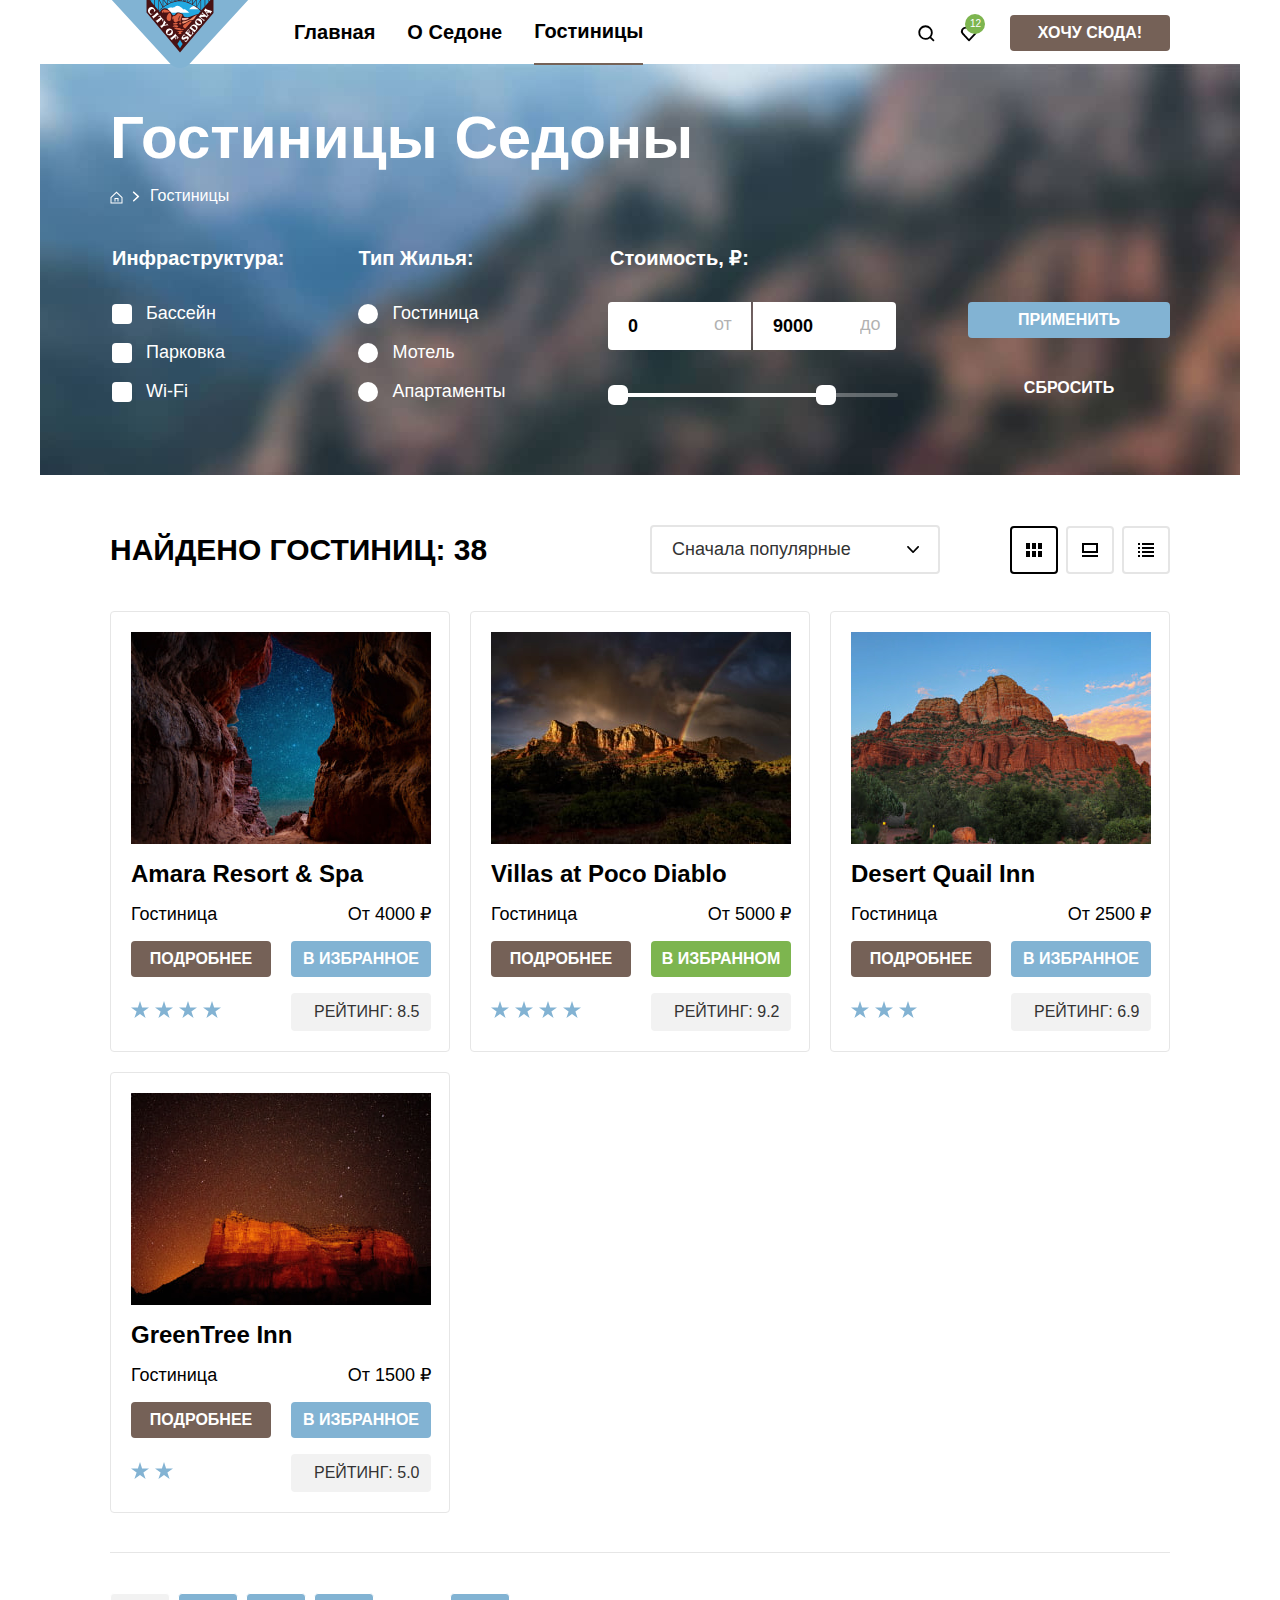
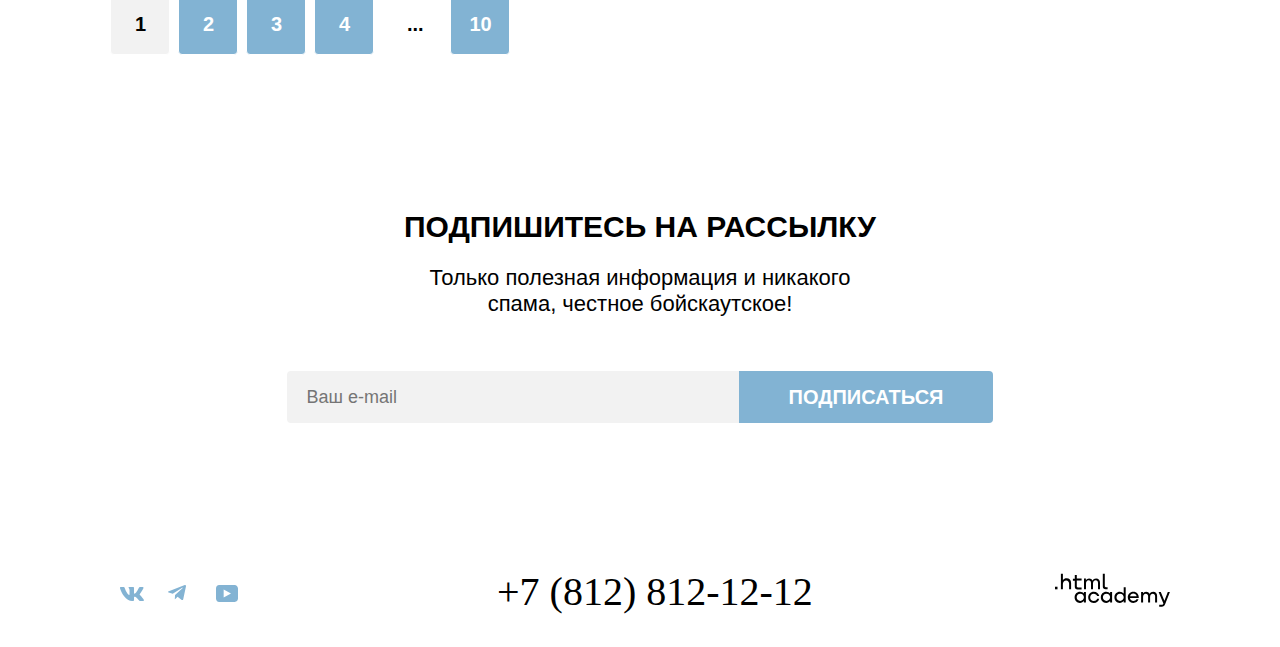
==== commit c824c598: "Проверка макета по критериям" ====
--- a/catalog.html
+++ b/catalog.html
@@ -25,18 +25,20 @@
       </ul>
       <ul class="navigation-list navigation-user">
         <li class="navigation-item">
-          <a class="navigation-link"   href="#" aria-label="Переход на страницу поиска гостиницы">
+          <a class="navigation-link user-navigation-link"   href="#" aria-label="Переход на страницу поиска гостиницы">
             <img class="navigation-icon"  src="images/header/search-icon.svg" alt="Иконка в виде лупы" width="18" height="18">
           </a>
         </li>
         <li class="navigation-item green-circle">
-          <a class="navigation-link" href="#" aria-label="Переход на страницу с избранными отелями">
+          <a class="navigation-link user-navigation-link" href="#" aria-label="Переход на страницу с избранными отелями">
             <img class="navigation-icon" src="images/header/heart-icon.svg" alt="Иконка в виде сердца" width="18" height="17">
             <span class="favorites-counter">12</span>
           </a>
         </li>
         <li class="navigation-item">
-          <button class="button navigation-button" type="button" >Хочу сюда!</button>
+          <form action="modal.html">
+            <button class="button navigation-button" type="submit" >Хочу сюда!</button>
+          </form>
         </li>
       </ul>
     </nav>
@@ -123,7 +125,7 @@
                 </div>
 
                 <div class="range-scale">
-                  <div class="range-bar" style="width: 226px">
+                  <div class="range-bar">
                     <button class="range-toggle toggle-min" type="button">
                       <span class="visually-hidden">Изменить минимальную цену</span>
                     </button>
@@ -177,7 +179,7 @@
           <img class="hotel-card-img" src="images/catalog-main/catalog-hotel-1.jpg" alt="Фото звёздного неба, которое видно через ущелье" width="300" height="212">
           <h3 class="hotel-card-title">Amara Resort & Spa</h3>
           <p class="card-type-of-housing">Гостиница</p>
-          <b class="hotel-price">от 4000 ₽</b>
+          <b class="hotel-price">От 4000 ₽</b>
           <ul class="hotell-card-buttons-list">
             <li class="button-item">
               <button class="button card-button-detail" type="button">Подробнее</button>
@@ -210,13 +212,13 @@
           <img class="hotel-card-img" src="images/catalog-main/catalog-hotel-2.jpg" alt="Фото гор на закате после дождя, с левой стороны виднеется двойная радуга" width="300" height="212">
           <h3 class="hotel-card-title">Villas at Poco Diablo</h3>
           <p class="card-type-of-housing">Гостиница</p>
-          <b class="hotel-price">от 5000 ₽</b>
+          <b class="hotel-price">От 5000 ₽</b>
           <ul class="hotell-card-buttons-list">
             <li class="button-item">
               <button class="button card-button-detail" type="button">Подробнее</button>
             </li>
             <li class="button-item">
-              <button class="button card-button-favorites" type="button">В избранном</button>
+              <button class="button card-button-favorites already-in-favorites" type="button">В избранном</button>
             </li>
             <li class="hotel-card-item">
               <ul class="card-rating-stars">
@@ -243,7 +245,7 @@
           <img class="hotel-card-img" src="images/catalog-main/catalog-hotel-3.jpg" alt="Фото покрытой травой и кустарниками скалы, в солнечный день" width="300" height="212">
           <h3 class="hotel-card-title">Desert Quail Inn</h3>
           <p class="card-type-of-housing">Гостиница</p>
-          <b class="hotel-price">от 2500 ₽</b>
+          <b class="hotel-price">От 2500 ₽</b>
           <ul class="hotell-card-buttons-list">
             <li class="button-item">
               <button class="button card-button-detail" type="button">Подробнее</button>
@@ -273,7 +275,7 @@
           <img class="hotel-card-img" src="images/catalog-main/catalog-hotel-4.jpg" alt="Фото скалы, окруженной звездным небом на закате" width="300" height="212">
           <h3 class="hotel-card-title">GreenTree Inn</h3>
           <p class="card-type-of-housing">Гостиница</p>
-          <b class="hotel-price">от 1500 ₽</b>
+          <b class="hotel-price">От 1500 ₽</b>
           <ul class="hotell-card-buttons-list">
             <li class="hotel-card-item  button-item">
               <button class="button card-button-detail" type="button">Подробнее</button>
@@ -362,7 +364,7 @@
           </a>
         </li>
       </ul>
-      <a class="footer-phone" href="tel:88128121212">+7 812 812-12-12</a>
+      <a class="footer-phone" href="tel:88128121212">+7 (812) 812-12-12</a>
       <a class="footer-logo-link" href="https://htmlacademy.ru/" aria-label="Переход на сайте HtmlAcademy">
         <svg class="footer-logo" xmlns="http://www.w3.org/2000/svg" width="115" height="34" viewBox="0 0 115 34" fill="none">
           <path d="M0 13.7232V16.3232H2.5V13.7232H0Z"/>
--- a/styles/styles.css
+++ b/styles/styles.css
@@ -38,7 +38,6 @@
   width: 1060px;
   height: 64px;
   margin: 0 auto;
-  justify-content: space-between;
 }
 .green-circle{
   position: relative;
@@ -84,13 +83,17 @@
   margin: 0;
   padding: 0;
   list-style: none;
+
 }
 
 .navigation-user{
   width: 310px;
+  margin-left: auto;
+  justify-content: end;
 }
 .navigation-link-logo{
   align-items: end;
+  margin-right: 28px;
 }
 .navigation-link {
   display: block;
@@ -101,6 +104,12 @@
   color: #000000;
   text-decoration: none;
   text-align: center;
+}
+
+.user-navigation-link{
+  width: 19px;
+  height: 19px;
+  padding: 22px 12px;
 }
 
 .navigation-button{
@@ -109,6 +118,7 @@
   color: #FFFFFF;
   background-color: #756157;
   border-radius:4px;
+  margin-left: 20px;
 
 }
 
@@ -119,12 +129,12 @@
   outline: none;
 }
 
-.navigation-button:focus,
+/* .navigation-button:focus,
 .search-button:focus,
 .card-button-detail:focus{
   background-color: #615048;
   outline: none;
-}
+} */
 
 
 .navigation-button:active,
@@ -188,6 +198,7 @@
   padding: 0;
   display: flex;
   list-style: none;
+  flex-wrap: wrap;
 }
 
 .advantages-title{
@@ -197,8 +208,9 @@
   font-weight: 700;
   line-height: 36px;
   text-transform: uppercase;
-  margin: 0 0 25px 0;
-  padding: 0;
+  margin: 0 auto 25px auto;
+  padding: 0;
+  width: 627px;
 
 }
 
@@ -208,6 +220,7 @@
 
 
 .advantages-subtitle{
+  color: #333333;
   text-align: center;
   font-size: 22px;
   line-height: 26px;
@@ -223,8 +236,7 @@
 .advantages-item{
   width: 400px;
   box-sizing: border-box;
-  padding: 85px 103px;
-  height: 385px;
+  padding: 113px 84px;
   background-color: #83B3D31F;
 }
 
@@ -284,9 +296,11 @@
 
 
 .advantages-item-text{
+  color: #333333;
   text-align: center;
   padding: 0;
   margin: 0;
+  width: 100%;
 }
 
 .advantages-item-extra {
@@ -299,8 +313,12 @@
   margin: 0 auto;
 }
 
+.advantages-item-with-icon{
+   padding: 80px 85px;
+}
+
 .search{
-  padding: 90px 0 96px 0;
+  padding: 96px 0;
 }
 
 .search-title{
@@ -318,8 +336,9 @@
   text-align: center;
   font-size: 22px;
   line-height: 26px;
-  margin: 0 0 54px 0;
-  padding: 0;
+  margin: 0 auto 54px auto;
+  padding: 0;
+  width: 592px;
 }
 
 
@@ -354,12 +373,12 @@
   outline: none;
 }
 
-.subscribe-button:focus,
+/* .subscribe-button:focus,
 .button-filter-apply:focus,
 .card-button-favorites:focus{
   background-color: #68A2CA;
   outline: none;
-}
+} */
 
 .subscribe-button:active,
 .button-filter-apply:active,
@@ -391,7 +410,8 @@
   text-align: center;
   font-size: 22px;
   line-height: 26px; /* 118.182% */
-  margin: 0 0 54px;
+  margin: 0 auto 54px auto;
+  width: 475px;
 }
 
 
@@ -439,20 +459,22 @@
   font-size: 60px;
   font-weight: 700;
   line-height: 78px;
-  margin: 0;
-  padding: 0;
+  margin: 0 0 8px 0;
+  padding: 0;
+
 }
 
 .filters-panel{
   background-image: url("/images/catalog-main/filter-background.jpg");
   background-repeat: no-repeat;
   background-size: 100% auto;
+  background-color: #82B3D3;
 }
 
 .filters-panel-wrapper{
   width: 1060px;
   margin: 0 auto;
-  padding-bottom: 70px;
+  padding-bottom: 56px;
   padding-top: 35px;
 }
 
@@ -460,7 +482,7 @@
   display: block;
   position: relative;
   height: 4px;
-  top: 10px;
+  top: 7px;
   background-color: rgba(255, 255, 255, 0.3);
   border-radius: 2px;
 }
@@ -472,6 +494,7 @@
   height: 4px;
   background-color: #FFFFFF;
   transform-origin: left;
+  width: 208px;
 }
 
 .range-toggle {
@@ -496,19 +519,21 @@
 
 .filters-infrastructure-and-housing-wrapper{
   display: flex;
+  flex-wrap: wrap;
 }
 
 .filters-infrastructure-and-housing-wrapper .filter-group{
   margin-right: 70px;
 }
 
-.filters-infrastructure-and-housing-wrapper .filter-group:nth-child(2){
+.filters-infrastructure-and-housing-wrapper .filter-group:last-child{
   margin-right: 0;
 }
 
 .filters-cost-and-buttons-wrapper{
   display: flex;
   margin-left: auto;
+  flex-wrap: wrap;
 }
 
 .filters-cost-and-buttons-wrapper .filter-group{
@@ -521,9 +546,7 @@
 }
 .filters{
   display: flex;
-  height: 163px;
-
-
+  flex-wrap: wrap;
 }
 
 .filter-field{
@@ -570,14 +593,14 @@
   background: #E6E6E6;
 }
 
-.filter-field:focus{
+/* .filter-field:focus{
   background: #E6E6E6;
   outline: 2px solid #83B3D3;
 }
 
 .range-toggle:focus{
   outline: 3px solid #83B3D3;
-}
+} */
 
 .range-toggle:active{
   outline: 2px solid #83B3D3;
@@ -644,10 +667,10 @@
 
 .control-input[type="radio"]:checked + .control-mark::before {
   position: absolute;
-  top: 6px;
-  left: 6px;
-  width: 8px;
-  height: 8px;
+  top: 5px;
+  left: 5px;
+  width: 10px;
+  height: 10px;
   background-color: #3F5E72;
   border-radius: 50%;
   content: "";
@@ -657,9 +680,9 @@
   opacity: 0.6;
 }
 
-.control-input:focus + .control-mark{
+/* .control-input:focus + .control-mark{
   outline: 3px solid #83B3D3;
-}
+} */
 
 .control:active{
   opacity: 0.3;
@@ -717,7 +740,7 @@
   font-weight: 700;
   line-height: 24px;
   text-transform: capitalize;
-  margin-bottom: 32px;
+  padding-bottom: 32px;
 }
 
 .catalog-filter-list{
@@ -757,9 +780,9 @@
   opacity: 0.4;
 }
 
-.button-filter-reset:focus{
+/* .button-filter-reset:focus{
   outline: 3px solid #83B3D3;
-}
+} */
 
 .button-filter-reset:active{
   color:#FFFFFF4D;
@@ -832,11 +855,17 @@
   width: 100%;
 }
 
+.already-in-favorites{
+  background-color: #7DB54F;
+}
+
 .button-item:last-child{
   grid-column: 2;
   grid-row: 2;
   margin: 0;
-  padding: 0;
+  border-radius: 4px;
+  padding: 9px 22px 8px 23px;
+  background-color: #F2F2F2;
 
 }
 .hotel-card-rating-text{
@@ -850,6 +879,11 @@
   margin: 0 auto;
 
 
+}
+
+.star img{
+  margin: 8px 0;
+  box-sizing: border-box;
 }
 
 .card-rating-stars{
@@ -886,10 +920,10 @@
   border-radius: 4px;
   border: 1px solid transparent;
   border-color: white;
-}
-
-.pagination-link:hover,
-.pagination-link:focus{
+  box-sizing: border-box;
+}
+
+.pagination-link:hover{
   background-color: #68A2CA;
   border: 1px solid #82B3D3;
 }
@@ -904,7 +938,6 @@
 }
 
 .pagination-current:hover,
-.pagination-current:focus,
 .pagination-current:active{
   background-color: #F2F2F2;
   border: 1px solid #FFFFFF;
@@ -912,7 +945,6 @@
 
 .more-pages-link:active,
 .more-pages-link:hover,
-.more-pages-link:focus,
 .more-pages-link:disabled,
 .more-pages-link{
   color: #000;
@@ -930,11 +962,15 @@
   padding: 0;
   width: 1060px;
   margin: 0 auto;
+  flex-wrap: wrap;
 }
 
 .pagination-item{
+  width: 60px;
+  height: 60px;
   margin-right: 8px;
   list-style: none;
+  box-sizing: border-box;
 }
 
 
@@ -946,17 +982,17 @@
 
 .footer-phone{
   color:#000000;
-  text-align: center;
   text-decoration: none;
+  text-align: center;
   font-family: PT Sans;
   font-size: 40px;
   line-height: 40px;
   text-transform: uppercase;
-  width: 331px;
-}
-
-.footer-phone:hover,
-.footer-phone:focus{
+  margin: 5px auto 5px auto;
+  width: 100%;
+}
+
+.footer-phone:hover{
   color: #756157;
 }
 
@@ -968,8 +1004,7 @@
   fill: #000;;
 }
 
-.footer-logo:hover,
-.footer-logo:focus{
+.footer-logo:hover{
   fill: #756157;
 }
 
@@ -994,19 +1029,29 @@
   padding: 40px 0 30px 0;
   width: 1060px;
   margin: 0 auto;
-  justify-content: space-between;
+  align-items: center;
 }
 
 .footer-social-list{
   display: flex;
   padding: 0;
-  justify-content: space-between;
   list-style: none;
-  width: 142px;
-}
-
-.social-link:hover .social-icon,
-.social-link:focus .social-icon{
+  width: 192px;
+  align-items: start;
+  margin: 0;
+  flex-wrap: wrap;
+}
+
+.social-link{
+  display: block;
+  box-sizing: border-box;
+  padding: 13px 10px;
+  width: 48px;
+  height: 40px;
+
+}
+
+.social-link:hover .social-icon{
   fill: #68A2CA;
 
 }
@@ -1084,7 +1129,7 @@
   display: flex;
   width: 1060px;
   margin: 0 auto;
-  margin-bottom: 40px;
+  margin-bottom: 37px;
   gap: 70px;
   align-items: center;
 }
@@ -1101,7 +1146,7 @@
 .view-link{
   border: 2px solid #E5E5E5;
   border-radius: 4px;
-  padding: 14px 12px;
+  padding: 15px 14px;
   display: block;
 }
 
@@ -1113,9 +1158,9 @@
   border-color: #000;
 }
 
-.view-link:focus{
+/* .view-link:focus{
   border-color: #68A2CA;
-}
+} */
 
 .view-link:active{
   border-color: #000;
@@ -1133,12 +1178,12 @@
   position: relative;
   display: block;
   width: 100%;
-  top: 19px;
+  top: 20px;
   border-bottom: 2px solid #756257;
 }
 
 .nav-underline{
-  margin-bottom: -2px;
+  margin-bottom: -1px;
 }
 
 
@@ -1148,7 +1193,7 @@
   border-radius: 4px;
   background-color: transparent;
   outline: none;
-  padding: 14px 20px 14px 20px;
+  padding: 12px 20px 12px 20px;
   box-sizing: border-box;
   width: 290px;
   font-family: inherit;
@@ -1164,9 +1209,9 @@
   cursor: pointer;
 }
 
-.select-control:focus{
+/* .select-control:focus{
   border-color: #68A2CA;
-}
+} */
 
 .select-control:disabled{
   border-color: #E5E5E5;
@@ -1233,6 +1278,7 @@
   padding: 12px 20px;
   box-sizing: border-box;
   border-radius: 4px;
+  font-family: inherit;
 }
 
 .modal-error-start{
@@ -1252,7 +1298,6 @@
 }
 
 .field-people{
-
   padding: 14px 0;
   width: 31px;
   text-align: center;
@@ -1260,7 +1305,7 @@
   font-size: 18px;
   font-style: normal;
   font-weight: 700;
-  line-height: 20px; /* 111.111% */
+  line-height: 20px;
   height:48px;
   border-radius: 0;
   border: none;
@@ -1301,6 +1346,7 @@
   display: flex;
   margin-bottom: 23px;
   border: none;
+  position: relative;
 }
 
 
@@ -1318,18 +1364,31 @@
   border: none;
   border-radius: 4px 0 0 4px;
   background-color: #F2F2F2;
-
-}
-
-/* .less-people::after{
-  position: relative;
-  display: block;
-  margin: auto;
-  width: 14px;
-  height: 2px;
-  background-color: rgba(117, 97, 87, 0.3);
-  content: "";
-} */
+}
+
+.change-quantity-icon{
+  display: block;
+  margin: 0 auto;
+  fill: rgba(117, 97, 87, 0.3);
+}
+
+.plus-icon{
+  padding: 3px;
+}
+
+.quantity-button:hover .change-quantity-icon{
+  fill: #000000;
+}
+
+
+.quantity-button:active .change-quantity-icon{
+  fill: rgba(117, 97, 87, 0.3);
+}
+
+.quantity-button:active{
+  outline: none;
+}
+
 .more-people{
   border-radius: 0 4px 4px 0;
 }
@@ -1341,12 +1400,17 @@
 }
 
 .field-group-child{
+  position: relative;
   align-items: center;
   margin-bottom: 0;
 }
 
 .counter-option{
   margin-right: 46px;
+}
+
+.field-group-child .counter-option{
+  margin-right: 10px;
 }
 
 
@@ -1367,21 +1431,35 @@
   margin-top: 46px;
 }
 
-.change-quantity-icon{
+
+.close-button-icon{
   display: block;
   margin: auto;
-
-}
-
-.close-button-icon{
-  display: block;
-  margin: auto;
+}
+
+.close-button:hover{
+  background-color: #E6E6E6;
+  cursor: pointer;
+}
+
+/* .close-button:focus{
+  outline: 3px solid #83B3D3;
+  background-color: #E6E6E6;
+} */
+
+.close-button:active{
+  outline: none;
+}
+
+
+.close-button:active .close-button-icon{
+  opacity: 0.3;
 }
 
 
 .close-button{
   margin-right: -18px;
-  margin-left: 105px;
+  margin-left: 124px;
   width: 52px;
   height: 52px;
   border: none;
@@ -1390,11 +1468,92 @@
   background-color: #F2F2F2;
 }
 
-.close-button:hover{
+.send-modal-form:hover{
   background-color: #68A2CA;
+}
+
+.send-modal-form:active .send-modal-form-text{
+  opacity: 0.3;
 }
 
 
 .modal-error{
   margin-top: 2px;
 }
+.field-date::placeholder{
+  opacity: 0.6;
+  font-family: PT Sans;
+  font-size: 18px;
+  font-weight: 700;
+  line-height: 24px;
+}
+
+.field-date:hover{
+ background-color: #E6E6E6;
+}
+
+/* .field-date:focus{
+  background-color: #E6E6E6;
+  outline: 3px solid #83B3D3;
+} */
+
+.popover-label{
+  padding: 0;
+  border: none;
+  width: 26px;
+  height: 26px;
+  margin-right: 46px;
+  background-color: #83B3D3;
+  border-radius: 50%;
+}
+
+.popover-label-icon{
+  margin: 7px 12px;
+}
+
+.popover{
+  display: none;
+  width: 256px;
+  color:#FFFFFF;
+  position: absolute;
+  background-color: #333333;
+  padding: 15px 18px 18px 22px;
+  border-radius: 10px;
+  box-shadow: 0 15px 30px 0 rgba(0, 0, 0, 0.30);
+  box-sizing: border-box;
+  top: 53px;
+  right: 45px
+}
+
+.popover-text{
+  width: 216px;
+  margin: 0;
+  font-size: 16px;
+  line-height: 20px;
+}
+
+.popover-tringle-icon{
+  display: block;
+  margin: -23px auto 15px auto;
+}
+
+.modal-container-close{
+  display: none;
+}
+
+
+/* .popover-label:focus + .popover */
+.popover-label:hover + .popover{
+  display: block;
+}
+
+.calendar-icon{
+  position: absolute;
+  right: 20px;
+  top: 17px;
+  opacity: 0.3;
+}
+
+.form-close-button-wrapper{
+  display: inline-block;
+}
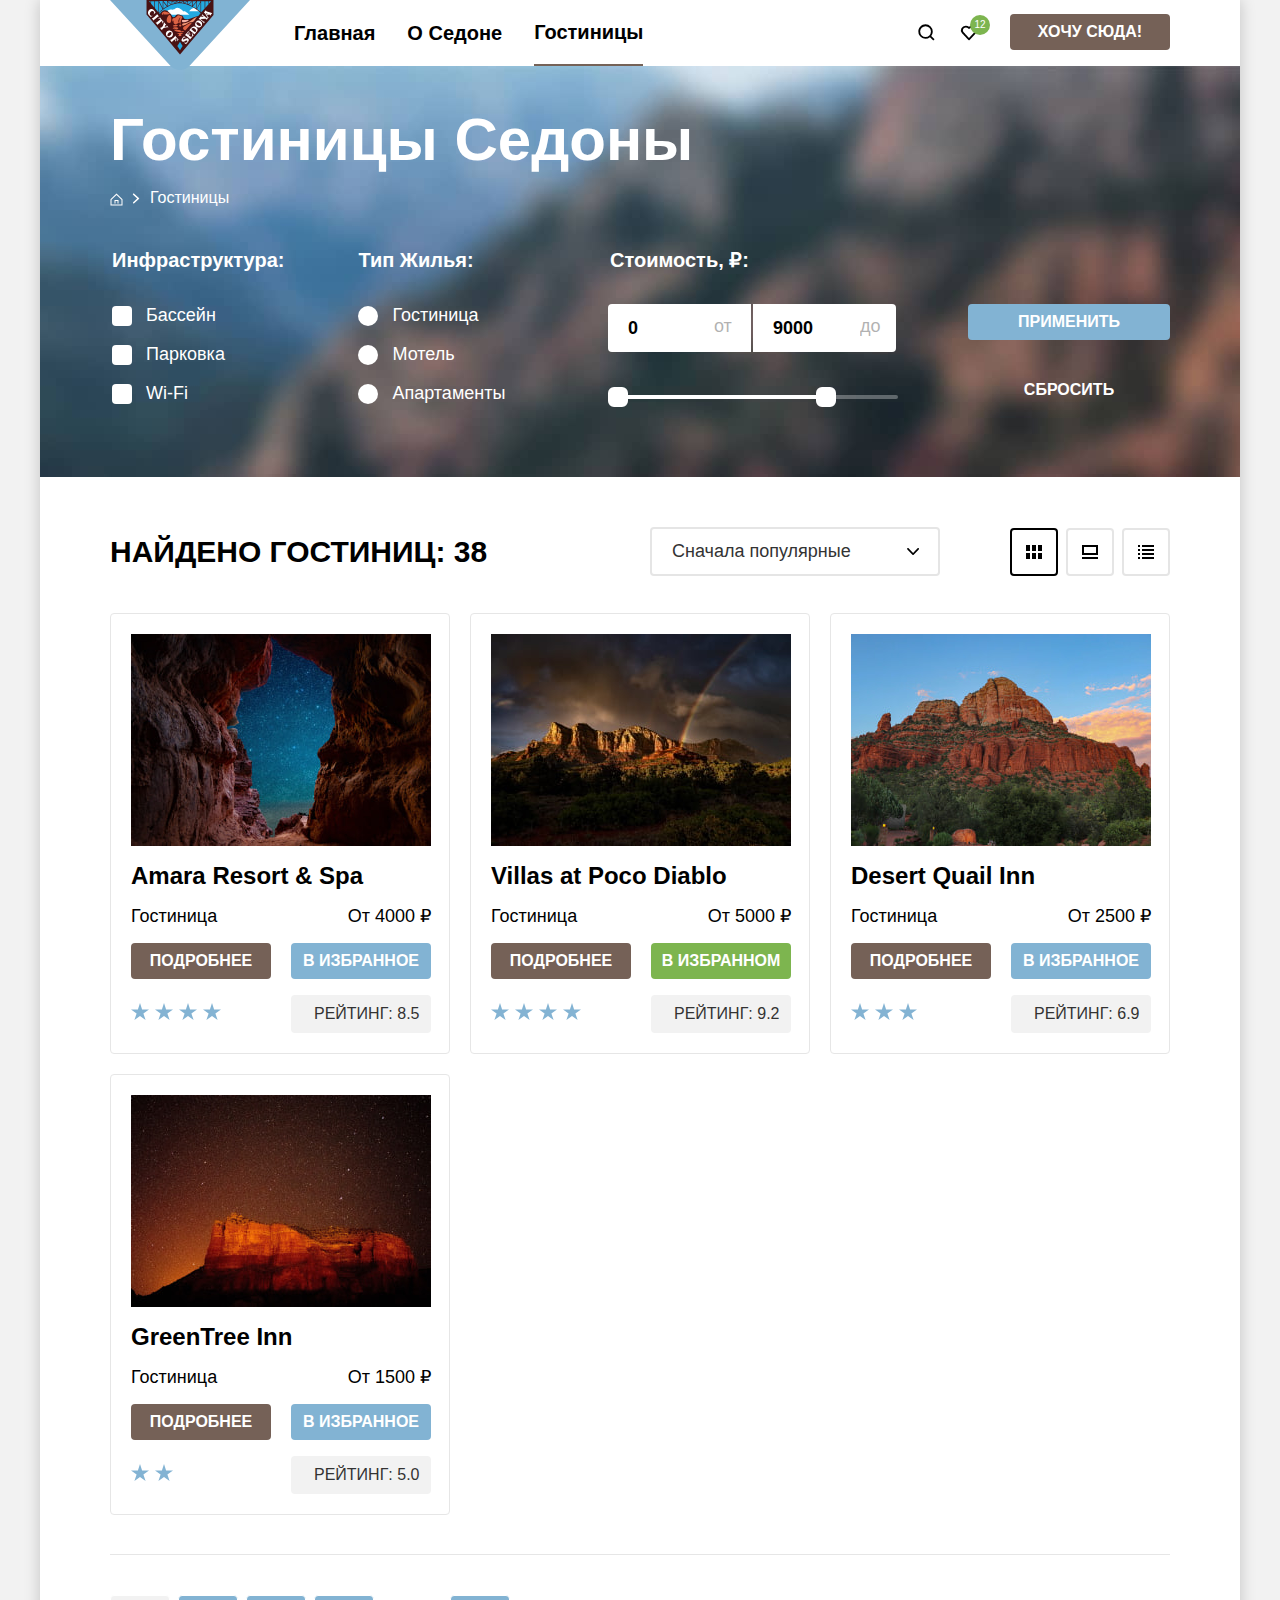
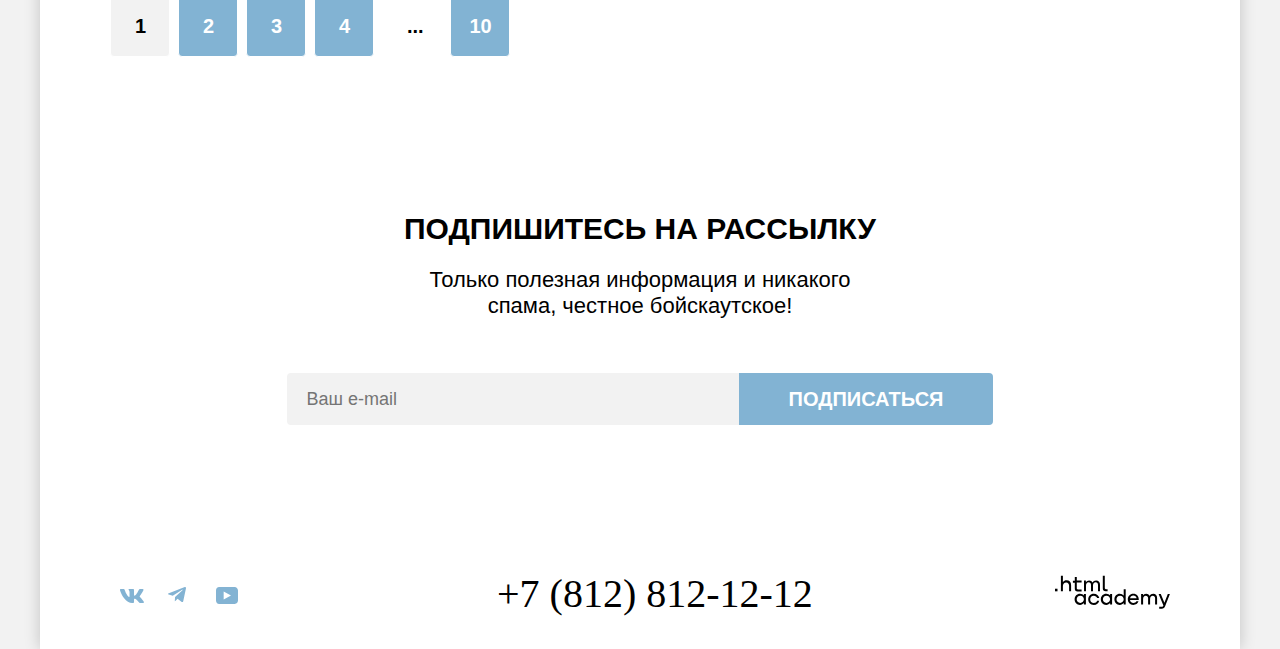
==== commit e8876587: "правки" ====
--- a/catalog.html
+++ b/catalog.html
@@ -5,8 +5,10 @@
   <meta name="viewport" content="width=device-width, initial-scale=1.0">
   <title>Каталог Гостиниц</title>
   <link rel="stylesheet" href="styles/styles.css">
+  <link rel="icon" href="/images/favicon.png" type="image/x-icon">
 </head>
 <body>
+  <div class="panel">
   <header class="page-header">
     <nav class="navigation">
       <a class="navigation-link-logo" href="index.html">
@@ -29,16 +31,14 @@
             <img class="navigation-icon"  src="images/header/search-icon.svg" alt="Иконка в виде лупы" width="18" height="18">
           </a>
         </li>
-        <li class="navigation-item green-circle">
+        <li class="navigation-item navigation-item-with-counter">
           <a class="navigation-link user-navigation-link" href="#" aria-label="Переход на страницу с избранными отелями">
             <img class="navigation-icon" src="images/header/heart-icon.svg" alt="Иконка в виде сердца" width="18" height="17">
             <span class="favorites-counter">12</span>
           </a>
         </li>
         <li class="navigation-item">
-          <form action="modal.html">
-            <button class="button navigation-button" type="submit" >Хочу сюда!</button>
-          </form>
+          <button class="button navigation-button" type="submit" >Хочу сюда!</button>
         </li>
       </ul>
     </nav>
@@ -383,5 +383,6 @@
       </a>
   </div>
   </footer>
+  </div>
 </body>
 </html>
--- a/styles/styles.css
+++ b/styles/styles.css
@@ -20,11 +20,10 @@
 }
 
 body{
+  background-color: #F2F2F2;;
   margin: 0 auto;
-  display: flex;
   width: 1200px;
-  flex-direction: column;
-  min-height: 100%;
+  height: 100%;
   font-family: "PT Sans", "Roboto", sans-serif;
   font-weight: 400;
   font-size: 18px;
@@ -32,11 +31,18 @@
   color: #333333;
 }
 
+.panel{
+  min-height: 100%;
+  display: flex;
+  flex-direction: column;
+  background-color: #FFFFFF;
+  box-shadow: 0px 0px 15px 0px rgba(0, 0, 0, 0.20);
+}
+
 .navigation{
   display: flex;
-  align-items: end;
+  align-items: flex-start;
   width: 1060px;
-  height: 64px;
   margin: 0 auto;
 }
 .green-circle{
@@ -44,6 +50,9 @@
 }
 
 .favorites-counter{
+  width: 20px;
+  height: 20px;
+  box-sizing: border-box;
   position: absolute;
   color: #FFFFFF;
   font-size: 10px;
@@ -51,12 +60,21 @@
   text-align: center;
   font-weight: 400;
   line-height: 10px;
-  top: 18px;
-  right: 9px;
-  z-index: 3;
-}
-
-.green-circle::after{
+  top:15px;
+  right:0;
+  background-color: #7DB54F;
+  display: flex;
+  justify-content: center;
+  align-items: center;
+  border-radius: 50%;
+  padding: 5px;
+}
+
+.navigation-item-with-counter{
+  position: relative;
+}
+
+/* .green-circle::after{
   position: absolute;
   display: block;
   content: "";
@@ -67,7 +85,7 @@
   box-sizing: border-box;
   width: 20px;
   height: 20px;
-}
+} */
 
 .navigation-logo{
   margin-bottom: -9px;
@@ -79,7 +97,7 @@
   display: flex;
   align-items: center;
   flex-wrap: wrap;
-  width: 440px;
+  width: 470px;
   margin: 0;
   padding: 0;
   list-style: none;
@@ -87,7 +105,7 @@
 }
 
 .navigation-user{
-  width: 310px;
+  width: 312px;
   margin-left: auto;
   justify-content: end;
 }
@@ -303,9 +321,22 @@
   width: 100%;
 }
 
+.advantages-pic-1{
+  max-width: 800px;
+  height: 100%;
+  object-fit: cover;
+}
+
+.advanatages-pic-2{
+  max-width: 800px;
+  height: 100%;
+  object-fit: cover;
+}
+
 .advantages-item-extra {
   margin-bottom: -2px;
   color: #FFFFFF;
+
 }
 
 .advantages-item-icon{
@@ -465,7 +496,7 @@
 }
 
 .filters-panel{
-  background-image: url("/images/catalog-main/filter-background.jpg");
+  background-image: url("../images/catalog-main/filter-background.jpg");
   background-repeat: no-repeat;
   background-size: 100% auto;
   background-color: #82B3D3;
@@ -680,9 +711,9 @@
   opacity: 0.6;
 }
 
-/* .control-input:focus + .control-mark{
+.control-input:focus + .control-mark{
   outline: 3px solid #83B3D3;
-} */
+}
 
 .control:active{
   opacity: 0.3;
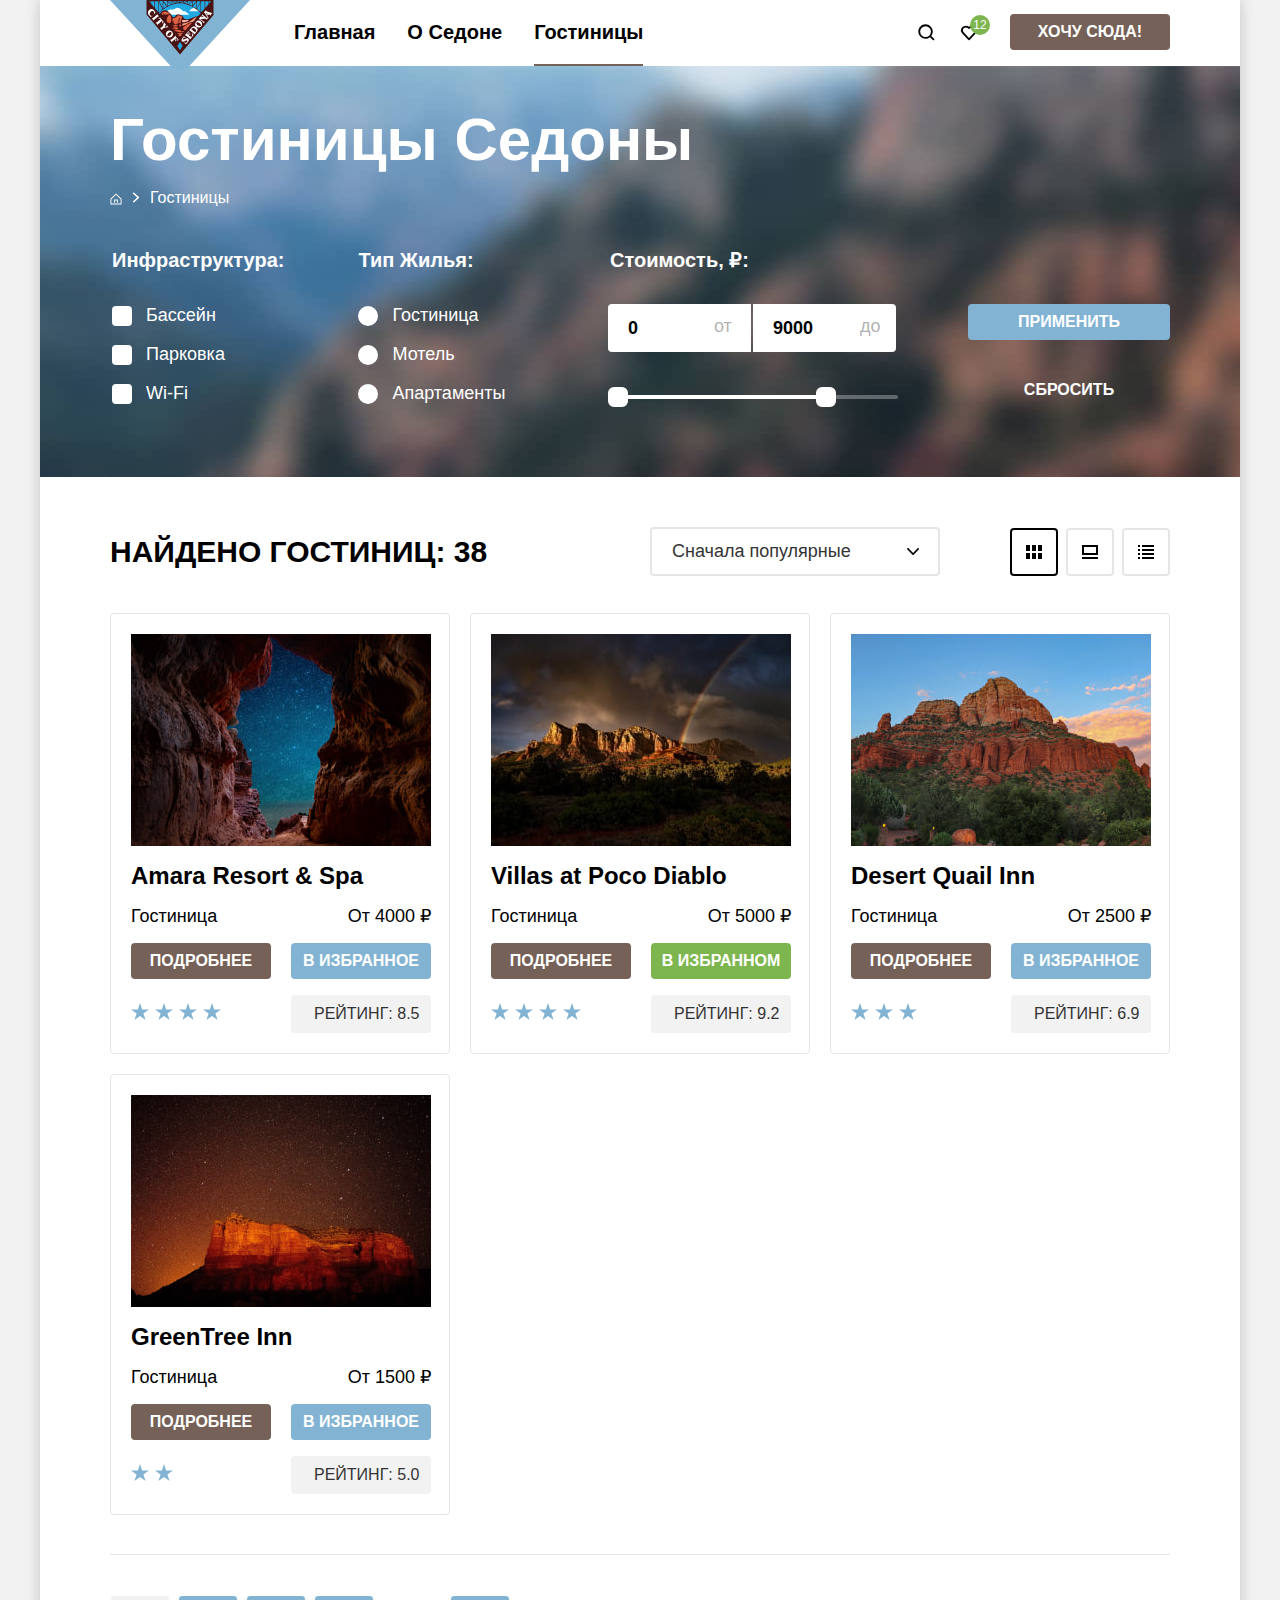
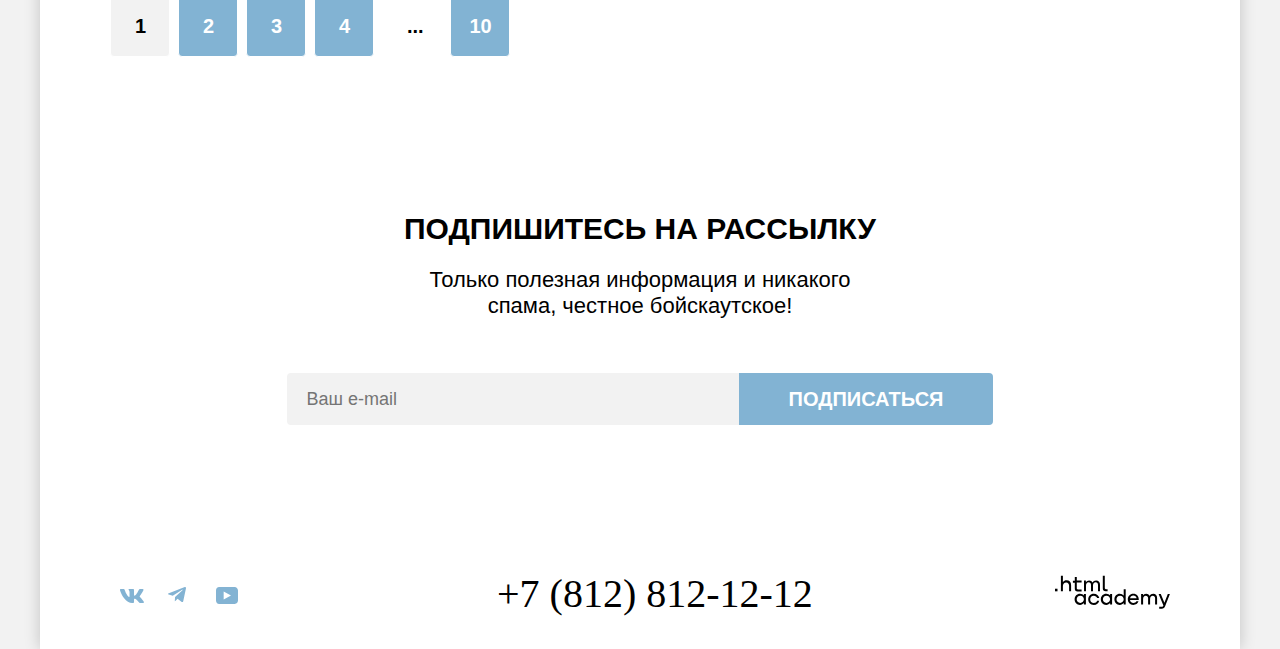
==== commit 8de814b0: "Merge pull request #10 from Ecvidus/master" ====
--- a/catalog.html
+++ b/catalog.html
@@ -21,7 +21,7 @@
         <li class="navigation-item">
           <a class="navigation-link" href="#">О Седоне</a>
         </li>
-        <li class="navigation-item">
+        <li class="navigation-item ">
           <a class="navigation-link nav-underline" href="catalog.html">Гостиницы</a>
         </li>
       </ul>
@@ -50,7 +50,7 @@
         <ul class="breadcrumbs">
           <li class="breadcrumbs-item">
             <a class="breadcrumbs-link-icon" href="index.html" aria-label="Переход на главную страницу">
-              <img class="breadcrumbs-homepage-icon" src="images/catalog-main/breadcrumbs-homepage-icon.svg" alt="Иконка главной страницу в виде домика">
+              <img class="breadcrumbs-homepage-icon" src="images/catalog-main/breadcrumbs-homepage-icon.svg" alt="Иконка главной страницу в виде домика" width="12" height="12">
             </a>
           </li>
           <li class="breadcrumbs-item">
@@ -118,10 +118,8 @@
               <legend class="catalog-filter-title">Стоимость, ₽:</legend>
               <div class="range">
                 <div class="range-wrapper-inputs">
-                  <h3 class="visually-hidden ">Фильтр по стоимости жилья</h3>
-                  <input class="filter-field price-from" type="text" name="price-from" id="price-from-field" value="0">
-                  <!-- <label for="price-from-field" class="static-value">Get this label to appear</label> -->
-                  <input class="filter-field price-up-to" type="text" name="price-up-to" id="price-up-to-field" value="9000">
+                  <input class="filter-field price-from" type="text" name="price-from" id="price-from-field" value="0" aria-label="Минимальная стоимость жилья">
+                  <input class="filter-field price-up-to" type="text" name="price-up-to" id="price-up-to-field" value="9000" aria-label="Максимальная стоимость жилья">
                 </div>
 
                 <div class="range-scale">
@@ -190,16 +188,16 @@
             <li class="hotel-card-item card-rating">
               <ul class="card-rating-stars">
                 <li class="star">
-                  <img src="/images/catalog-main/rating-star.svg" alt="">
-                </li>
-                <li class="star">
-                  <img src="/images/catalog-main/rating-star.svg" alt="">
-                </li>
-                <li class="star">
-                  <img src="/images/catalog-main/rating-star.svg" alt="">
-                </li>
-                <li class="star">
-                  <img src="/images/catalog-main/rating-star.svg" alt="">
+                  <img src="/images/catalog-main/rating-star.svg" alt="Иконка звезды" width="18" height="17">
+                </li>
+                <li class="star">
+                  <img src="/images/catalog-main/rating-star.svg" alt="Иконка звезды" width="18" height="17">
+                </li>
+                <li class="star">
+                  <img src="/images/catalog-main/rating-star.svg" alt="Иконка звезды" width="18" height="17">
+                </li>
+                <li class="star">
+                  <img src="/images/catalog-main/rating-star.svg" alt="Иконка звезды" width="18" height="17">
                 </li>
               </ul>
             </li>
@@ -223,16 +221,16 @@
             <li class="hotel-card-item">
               <ul class="card-rating-stars">
                 <li class="star">
-                  <img src="/images/catalog-main/rating-star.svg" alt="">
-                </li>
-                <li class="star">
-                  <img src="/images/catalog-main/rating-star.svg" alt="">
-                </li>
-                <li class="star">
-                  <img src="/images/catalog-main/rating-star.svg" alt="">
-                </li>
-                <li class="star">
-                  <img src="/images/catalog-main/rating-star.svg" alt="">
+                  <img src="/images/catalog-main/rating-star.svg" alt="Иконка звезды" width="18" height="17">
+                </li>
+                <li class="star">
+                  <img src="/images/catalog-main/rating-star.svg" alt="Иконка звезды" width="18" height="17">
+                </li>
+                <li class="star">
+                  <img src="/images/catalog-main/rating-star.svg" alt="Иконка звезды" width="18" height="17">
+                </li>
+                <li class="star">
+                  <img src="/images/catalog-main/rating-star.svg" alt="Иконка звезды" width="18" height="17">
                 </li>
               </ul>
             </li>
@@ -256,13 +254,13 @@
             <li class="hotel-card-item">
               <ul class="card-rating-stars">
                 <li class="star">
-                  <img src="/images/catalog-main/rating-star.svg" alt="">
-                </li>
-                <li class="star">
-                  <img src="/images/catalog-main/rating-star.svg" alt="">
-                </li>
-                <li class="star">
-                  <img src="/images/catalog-main/rating-star.svg" alt="">
+                  <img src="/images/catalog-main/rating-star.svg" alt="Иконка звезды" width="18" height="17">
+                </li>
+                <li class="star">
+                  <img src="/images/catalog-main/rating-star.svg" alt="Иконка звезды" width="18" height="17">
+                </li>
+                <li class="star">
+                  <img src="/images/catalog-main/rating-star.svg" alt="Иконка звезды" width="18" height="17">
                 </li>
               </ul>
             </li>
@@ -286,10 +284,10 @@
             <li class="hotel-card-item">
               <ul class="card-rating-stars">
                 <li class="star">
-                  <img src="/images/catalog-main/rating-star.svg" alt="">
-                </li>
-                <li class="star">
-                  <img src="/images/catalog-main/rating-star.svg" alt="">
+                  <img src="/images/catalog-main/rating-star.svg" alt="Иконка звезды" width="18" height="17">
+                </li>
+                <li class="star">
+                  <img src="/images/catalog-main/rating-star.svg" alt="Иконка звезды" width="18" height="17">
                 </li>
               </ul>
             </li>
@@ -342,31 +340,29 @@
       <ul class="footer-social-list">
         <li class="social-item">
           <a class="social-link" href="https://vk.com/htmlacademy" aria-label="Переход на группу Вконтакте HtmlAcademy">
-            <svg xmlns="http://www.w3.org/2000/svg" width="24" height="14" viewBox="0 0 24 14">
+            <svg role="img" xmlns="http://www.w3.org/2000/svg" width="24" height="14" viewBox="0 0 24 14" aria-label="Логотип Вконтакте">
               <path class="social-icon" fill-rule="evenodd" clip-rule="evenodd" d="M23.45 0.948C23.616 0.402 23.45 0 22.655 0H20.03C19.362 0 19.054 0.347 18.887 0.73C18.887 0.73 17.552 3.926 15.661 6.002C15.049 6.604 14.771 6.795 14.437 6.795C14.27 6.795 14.019 6.604 14.019 6.057V0.948C14.019 0.292 13.835 0 13.279 0H9.151C8.734 0 8.483 0.304 8.483 0.593C8.483 1.214 9.429 1.358 9.526 3.106V6.904C9.526 7.737 9.373 7.888 9.039 7.888C8.149 7.888 5.984 4.677 4.699 1.003C4.45 0.288 4.198 0 3.527 0H0.9C0.15 0 0 0.347 0 0.73C0 1.412 0.89 4.8 4.145 9.281C6.315 12.341 9.37 14 12.153 14C13.822 14 14.028 13.632 14.028 12.997V10.684C14.028 9.947 14.186 9.8 14.715 9.8C15.105 9.8 15.772 9.992 17.33 11.467C19.11 13.216 19.403 14 20.405 14H23.03C23.78 14 24.156 13.632 23.94 12.904C23.702 12.18 22.852 11.129 21.725 9.882C21.113 9.172 20.195 8.407 19.916 8.024C19.527 7.533 19.638 7.314 19.916 6.877C19.916 6.877 23.116 2.451 23.449 0.948H23.45Z" fill="#83B3D3"/>
             </svg>
           </a>
         </li>
         <li class="social-item">
           <a class="social-link " href="https://t.me/htmlacademy" aria-label="Переход в телеграм-канал HtmlAcademy">
-            <svg class="social-icon" xmlns="http://www.w3.org/2000/svg" width="18" height="16" viewBox="0 0 18 16">
+            <svg role="img"  class="social-icon" xmlns="http://www.w3.org/2000/svg" width="18" height="16" viewBox="0 0 18 16" aria-label="Логотип Телеграмм">
               <path class="social-icon" d="M16.785 0.0992597L0.840489 6.24776C-0.247661 6.68481 -0.241365 7.29184 0.640845 7.56253L4.73445 8.83953L14.2058 2.8637C14.6537 2.59121 15.0629 2.7378 14.7265 3.03636L7.05283 9.96185H7.05103L7.05283 9.96275L6.77045 14.1823C7.18413 14.1823 7.36669 13.9925 7.59871 13.7686L9.58705 11.8351L13.7229 14.89C14.4855 15.31 15.0332 15.0941 15.2229 14.1841L17.9379 1.38885C18.2158 0.274623 17.5126 -0.229883 16.785 0.0992597Z" fill="#83B3D3"/>
             </svg>
-            <!-- <img class="social-icon" src="images/footer/social-tg-logo.svg" alt="Логотип Телеграм" width="24" height="14"> -->
           </a>
         </li>
         <li class="social-item">
           <a class="social-link" href="https://www.youtube.com/user/htmlacademyru" aria-label="Переход на YouTube канал HtmlAcademy">
-            <svg class="social-icon" xmlns="http://www.w3.org/2000/svg" width="22" height="17" viewBox="0 0 22 17">
+            <svg role="img"  class="social-icon" xmlns="http://www.w3.org/2000/svg" width="22" height="17" viewBox="0 0 22 17" aria-label="Логотип YouTube">
               <path class="social-icon" d="M18.607 0H3.17413C1.31343 0 0 1.59375 0 3.4V13.4937C0 15.4062 1.31343 17 3.17413 17H18.8259C20.4677 17 22 15.4062 22 13.6V3.4C21.7811 1.59375 20.4677 0 18.607 0ZM7.66169 12.5375V4.4625L14.995 8.5L7.66169 12.5375Z" fill="#83B3D3"/>
             </svg>
-            <!-- <img class="social-icon" src="images/footer/social-youtube-logo.svg" alt="Логотип YouTube" width="24" height="14"> -->
           </a>
         </li>
       </ul>
       <a class="footer-phone" href="tel:88128121212">+7 (812) 812-12-12</a>
       <a class="footer-logo-link" href="https://htmlacademy.ru/" aria-label="Переход на сайте HtmlAcademy">
-        <svg class="footer-logo" xmlns="http://www.w3.org/2000/svg" width="115" height="34" viewBox="0 0 115 34" fill="none">
+        <svg role="img" class="footer-logo" xmlns="http://www.w3.org/2000/svg" width="115" height="34" viewBox="0 0 115 34" fill="none" aria-label="Логотип HtmlAcademy">
           <path d="M0 13.7232V16.3232H2.5V13.7232H0Z"/>
           <path d="M11.6 5.32324C10 5.32324 8.8 6.02324 8 7.02324H7.9V0.823242H5.9V16.3232H7.9V11.0232C7.9 8.92324 9.2 7.42324 11.2 7.42324C13 7.42324 14.1 8.82324 14.1 10.6232V16.3232H16.1V10.2232C16.2 7.22324 14.3 5.32324 11.6 5.32324Z"/>
           <path d="M26.6 5.62324H21.8V1.92324H19.8V5.72324H17.9V7.72324H19.8V13.7232C19.8 15.4232 20.8 16.4232 22.5 16.4232H26.6V14.4232H22.9C22.2 14.4232 21.8 14.0232 21.8 13.3232V7.62324H26.6V5.62324Z"/>
--- a/styles/styles.css
+++ b/styles/styles.css
@@ -55,7 +55,7 @@
   box-sizing: border-box;
   position: absolute;
   color: #FFFFFF;
-  font-size: 10px;
+  font-size: 12px;
   font-style: normal;
   text-align: center;
   font-weight: 400;
@@ -74,26 +74,13 @@
   position: relative;
 }
 
-/* .green-circle::after{
-  position: absolute;
-  display: block;
-  content: "";
-  top: 13px;
-  right: 5px;
-  border-radius: 50%;
-  background-color:#7DB54F;
-  box-sizing: border-box;
-  width: 20px;
-  height: 20px;
-} */
-
 .navigation-logo{
   margin-bottom: -9px;
   position: relative;
+  z-index: 2;
 }
 
 .navigation-list{
-
   display: flex;
   align-items: center;
   flex-wrap: wrap;
@@ -101,7 +88,6 @@
   margin: 0;
   padding: 0;
   list-style: none;
-
 }
 
 .navigation-user{
@@ -109,10 +95,12 @@
   margin-left: auto;
   justify-content: end;
 }
+
 .navigation-link-logo{
   align-items: end;
   margin-right: 28px;
 }
+
 .navigation-link {
   display: block;
   padding: 20px 16px;
@@ -137,7 +125,6 @@
   background-color: #756157;
   border-radius:4px;
   margin-left: 20px;
-
 }
 
 .navigation-button:hover,
@@ -147,14 +134,6 @@
   outline: none;
 }
 
-/* .navigation-button:focus,
-.search-button:focus,
-.card-button-detail:focus{
-  background-color: #615048;
-  outline: none;
-} */
-
-
 .navigation-button:active,
 .search-button:active,
 .card-button-detail:active{
@@ -162,29 +141,34 @@
   color: #FFFFFF4D;
 }
 
-.navigation-button:disabled,
-.search-button:disabled,
-.card-button-detail:disabled{
-  background-color: #FFFFFF;
-  color: #E5E5E5;
-}
-
-
+.hero{
+  background-image: url("../images/index-main/hero-background.jpg");
+  background-size: 100% auto;
+  background-repeat: no-repeat;
+  padding-top: 51px;
+  padding-bottom: 82px;
+  position: relative;
+}
 
 .main-index{
   color:#000000;
   background-color: #FFFFFF;
-  background-image: url("../images/index-main/hero-background.jpg");
-  background-size: 100% auto;
-  background-repeat: no-repeat;
 }
 
 
 .hero-logo{
-
   display: block;
   margin: 0 auto;
-  margin-bottom: 151px;
+}
+
+.hero::after{
+  content:"";
+  position:absolute;
+  background: url("../images/index-main/hero-figure.svg") 50% 100% no-repeat;
+  height: 60px;
+  width: 100%;
+  left:0;
+  bottom: 0;
 }
 
 .button{
@@ -200,7 +184,15 @@
   display: inline-block;
   border-radius:4px;
   font-family: "PT Sans", "Roboto", sans-serif;
-
+}
+
+.button:disabled{
+  background-color: #FFFFFF;
+  color: #E5E5E5;
+}
+
+.advantages{
+  padding-top: 69px;
 }
 
 .advantages-list{
@@ -229,13 +221,11 @@
   margin: 0 auto 25px auto;
   padding: 0;
   width: 627px;
-
 }
 
 .post-advantages-title{
   margin-bottom: 20px;
 }
-
 
 .advantages-subtitle{
   color: #333333;
@@ -310,9 +300,6 @@
   background-color: #FFFFFF;
 }
 
-
-
-
 .advantages-item-text{
   color: #333333;
   text-align: center;
@@ -321,22 +308,15 @@
   width: 100%;
 }
 
-.advantages-pic-1{
+.advantages-pic{
   max-width: 800px;
   height: 100%;
   object-fit: cover;
 }
 
-.advanatages-pic-2{
-  max-width: 800px;
-  height: 100%;
-  object-fit: cover;
-}
-
 .advantages-item-extra {
   margin-bottom: -2px;
   color: #FFFFFF;
-
 }
 
 .advantages-item-icon{
@@ -371,8 +351,6 @@
   padding: 0;
   width: 592px;
 }
-
-
 
 .search-button{
   color: #FFFFFF;
@@ -393,7 +371,7 @@
   color:#FFFFFF;
   font-size: 20px;
   font-style: normal;
-  line-height: 36px; /* 180% */
+  line-height: 36px;
   border-radius: 0 4px 4px 0;
 }
 
@@ -403,13 +381,6 @@
   background-color: #68A2CA;
   outline: none;
 }
-
-/* .subscribe-button:focus,
-.button-filter-apply:focus,
-.card-button-favorites:focus{
-  background-color: #68A2CA;
-  outline: none;
-} */
 
 .subscribe-button:active,
 .button-filter-apply:active,
@@ -435,18 +406,15 @@
   color: #000000;
 }
 
-
 .subscribe-subtitle{
   color: #FFFFFF;
   text-align: center;
   font-size: 22px;
-  line-height: 26px; /* 118.182% */
+  line-height: 26px;
   margin: 0 auto 54px auto;
   width: 475px;
 }
 
-
-
 .subscribe-catalog-subtile{
   color: #000000;
 }
@@ -456,16 +424,18 @@
 }
 
 .subscribe{
-  background-color: #FFFFFF;
+  background-color: rgba(51, 51, 51, 1);
   background-image: url("../images/index-main/subscribe-background.jpg");
   background-repeat: no-repeat;
   background-size: 100% auto;
   padding: 96px 0 104px 0;
 }
+
 .subscribe-email-form{
   display: flex;
   justify-content: center;
 }
+
 .subscribe-form-field{
   outline: none;
   border: none;
@@ -484,7 +454,6 @@
   background-color: #F2F2F2;
 }
 
-
 .filters-title{
   color: #FFFFFF;
   font-size: 60px;
@@ -492,7 +461,6 @@
   line-height: 78px;
   margin: 0 0 8px 0;
   padding: 0;
-
 }
 
 .filters-panel{
@@ -624,15 +592,6 @@
   background: #E6E6E6;
 }
 
-/* .filter-field:focus{
-  background: #E6E6E6;
-  outline: 2px solid #83B3D3;
-}
-
-.range-toggle:focus{
-  outline: 3px solid #83B3D3;
-} */
-
 .range-toggle:active{
   outline: 2px solid #83B3D3;
 }
@@ -650,9 +609,7 @@
   position: relative;
 }
 
-
 .filter-group{
-  /* width: 150px; */
   border: none;
   padding: 0;
   margin: 0;
@@ -665,7 +622,6 @@
   padding-left: 36px;
 }
 
-/* Mark */
 .control-mark {
   position: absolute;
   top: 2px;
@@ -687,10 +643,7 @@
     content: "";
     background-repeat: no-repeat;
     background-position: center;
-    /* content: url("/images/catalog-main/checkbox.svg"); */
-
-}
-
+}
 
 .control-input[type="radio"] + .control-mark {
   border-radius: 50%;
@@ -719,7 +672,6 @@
   opacity: 0.3;
 }
 
-
 .catalog-filter-item{
   margin-bottom: 16px;
 }
@@ -732,16 +684,16 @@
   border-radius: 4px 0 0 4px;
 }
 
-
-
 .breadcrumbs{
   display: flex;
   list-style: none;
   padding: 0;
   margin: 0 0 40px 0;
+  justify-content: flex-start;
+  gap: 28px;
 }
 .breadcrumbs-item{
-  margin-right: 27px;
+  position: relative;
 }
 
 .breadcrumbs-homepage-icon{
@@ -750,12 +702,15 @@
   position: relative;
 }
 
-.breadcrumbs-link-icon::after{
-  content: url("/images/catalog-main/breadcrumbs-arrow-icon.svg");
+.breadcrumbs-item::after{
+  content: url("../images/catalog-main/breadcrumbs-arrow-icon.svg");
   position: absolute;
-  margin-left: 22px;
-  margin-top: -18px;
-
+  top: 0;
+  right: -18px;
+}
+
+.breadcrumbs-item:last-child::after{
+  display: none
 }
 
 .breadcrumbs-link{
@@ -784,13 +739,13 @@
   display: flex;
   flex-direction: column;
   margin-top: 56px;
-
 }
 
 .control{
   color: #FFFFFF;
   line-height: 23px;
 }
+
 .button-filter-apply{
   color: #FFFFFF;
   height: 36px;
@@ -811,10 +766,6 @@
   opacity: 0.4;
 }
 
-/* .button-filter-reset:focus{
-  outline: 3px solid #83B3D3;
-} */
-
 .button-filter-reset:active{
   color:#FFFFFF4D;
 }
@@ -823,6 +774,7 @@
   color: #FFFFFF;
   opacity: 0.1;
 }
+
 .catalog{
   padding-top: 50px;
   padding-bottom: 60px;
@@ -897,8 +849,8 @@
   border-radius: 4px;
   padding: 9px 22px 8px 23px;
   background-color: #F2F2F2;
-
-}
+}
+
 .hotel-card-rating-text{
   color: #333333;
   text-align: center;
@@ -908,8 +860,6 @@
   padding: 0;
   width: max-content;
   margin: 0 auto;
-
-
 }
 
 .star img{
@@ -925,19 +875,6 @@
   gap: 6px;
   align-items: center;
 }
-
-/* .card-rating::before{
-  content: "";
-  width: 90px;
-  height: 17px;
-  display: block;
-  position: absolute;
-  background-image: url("/images/catalog-main/rating-star.svg");
-  left: 20px;
-  background-repeat: space;
-  backgroun;
-} */
-
 
 .pagination-link{
   display: block;
@@ -1004,9 +941,6 @@
   box-sizing: border-box;
 }
 
-
-
-
 .pagination-current{
   color: #000000;
 }
@@ -1045,8 +979,6 @@
 
 .main-container{
   flex-grow: 1;
-  padding-top: 51px;
-
 }
 
 .catalog-main-container{
@@ -1079,20 +1011,15 @@
   padding: 13px 10px;
   width: 48px;
   height: 40px;
-
 }
 
 .social-link:hover .social-icon{
   fill: #68A2CA;
-
 }
 
 .social-link:active .social-icon{
   fill: rgba(104, 162, 202, 0.3)
-
-}
-
-
+}
 
 .footer-academy-logo{
   margin-left: auto;
@@ -1122,6 +1049,7 @@
   height: 1px;
   background-color: #E6E6E6;
 }
+
 .hotel-card{
   display: grid;
   grid-template-columns: 140px 140px;
@@ -1189,10 +1117,6 @@
   border-color: #000;
 }
 
-/* .view-link:focus{
-  border-color: #68A2CA;
-} */
-
 .view-link:active{
   border-color: #000;
 }
@@ -1208,13 +1132,15 @@
   content: "";
   position: relative;
   display: block;
+  height: 2px;
   width: 100%;
   top: 20px;
-  border-bottom: 2px solid #756257;
+  background-color: #756257;
+  z-index: 3;
 }
 
 .nav-underline{
-  margin-bottom: -1px;
+  margin-bottom: -2px;
 }
 
 
@@ -1232,7 +1158,6 @@
   font-weight: 400;
   line-height: 21px;
   color: #333333;
-
 }
 
 .select-control:hover{
@@ -1240,19 +1165,13 @@
   cursor: pointer;
 }
 
-/* .select-control:focus{
-  border-color: #68A2CA;
-} */
-
 .select-control:disabled{
   border-color: #E5E5E5;
   color: rgba(0, 0, 0, 0.3)
 }
 
-
-
 .select-menu::after{
-  content: url("/images/catalog-main/arrow.svg");
+  content: url("../images/catalog-main/arrow.svg");
   margin-top: 13px;
   margin-left: -33px;
   position: absolute;
@@ -1262,7 +1181,6 @@
 .select-menu{
   margin-left: auto;
 }
-
 
 .modal-container{
   position: fixed;
@@ -1365,7 +1283,6 @@
 
 }
 
-
 .modal-wrapper{
   padding: 64px 70px;
 }
@@ -1462,7 +1379,6 @@
   margin-top: 46px;
 }
 
-
 .close-button-icon{
   display: block;
   margin: auto;
@@ -1473,20 +1389,13 @@
   cursor: pointer;
 }
 
-/* .close-button:focus{
-  outline: 3px solid #83B3D3;
-  background-color: #E6E6E6;
-} */
-
 .close-button:active{
   outline: none;
 }
 
-
 .close-button:active .close-button-icon{
   opacity: 0.3;
 }
-
 
 .close-button{
   margin-right: -18px;
@@ -1522,11 +1431,6 @@
 .field-date:hover{
  background-color: #E6E6E6;
 }
-
-/* .field-date:focus{
-  background-color: #E6E6E6;
-  outline: 3px solid #83B3D3;
-} */
 
 .popover-label{
   padding: 0;
@@ -1553,7 +1457,14 @@
   box-shadow: 0 15px 30px 0 rgba(0, 0, 0, 0.30);
   box-sizing: border-box;
   top: 53px;
-  right: 45px
+  right: 42px
+}
+
+.popover::before{
+  content: url("../images/form/triangle.svg");
+  top:-17px;
+  left:118px;
+  position: absolute;
 }
 
 .popover-text{
@@ -1572,8 +1483,6 @@
   display: none;
 }
 
-
-/* .popover-label:focus + .popover */
 .popover-label:hover + .popover{
   display: block;
 }
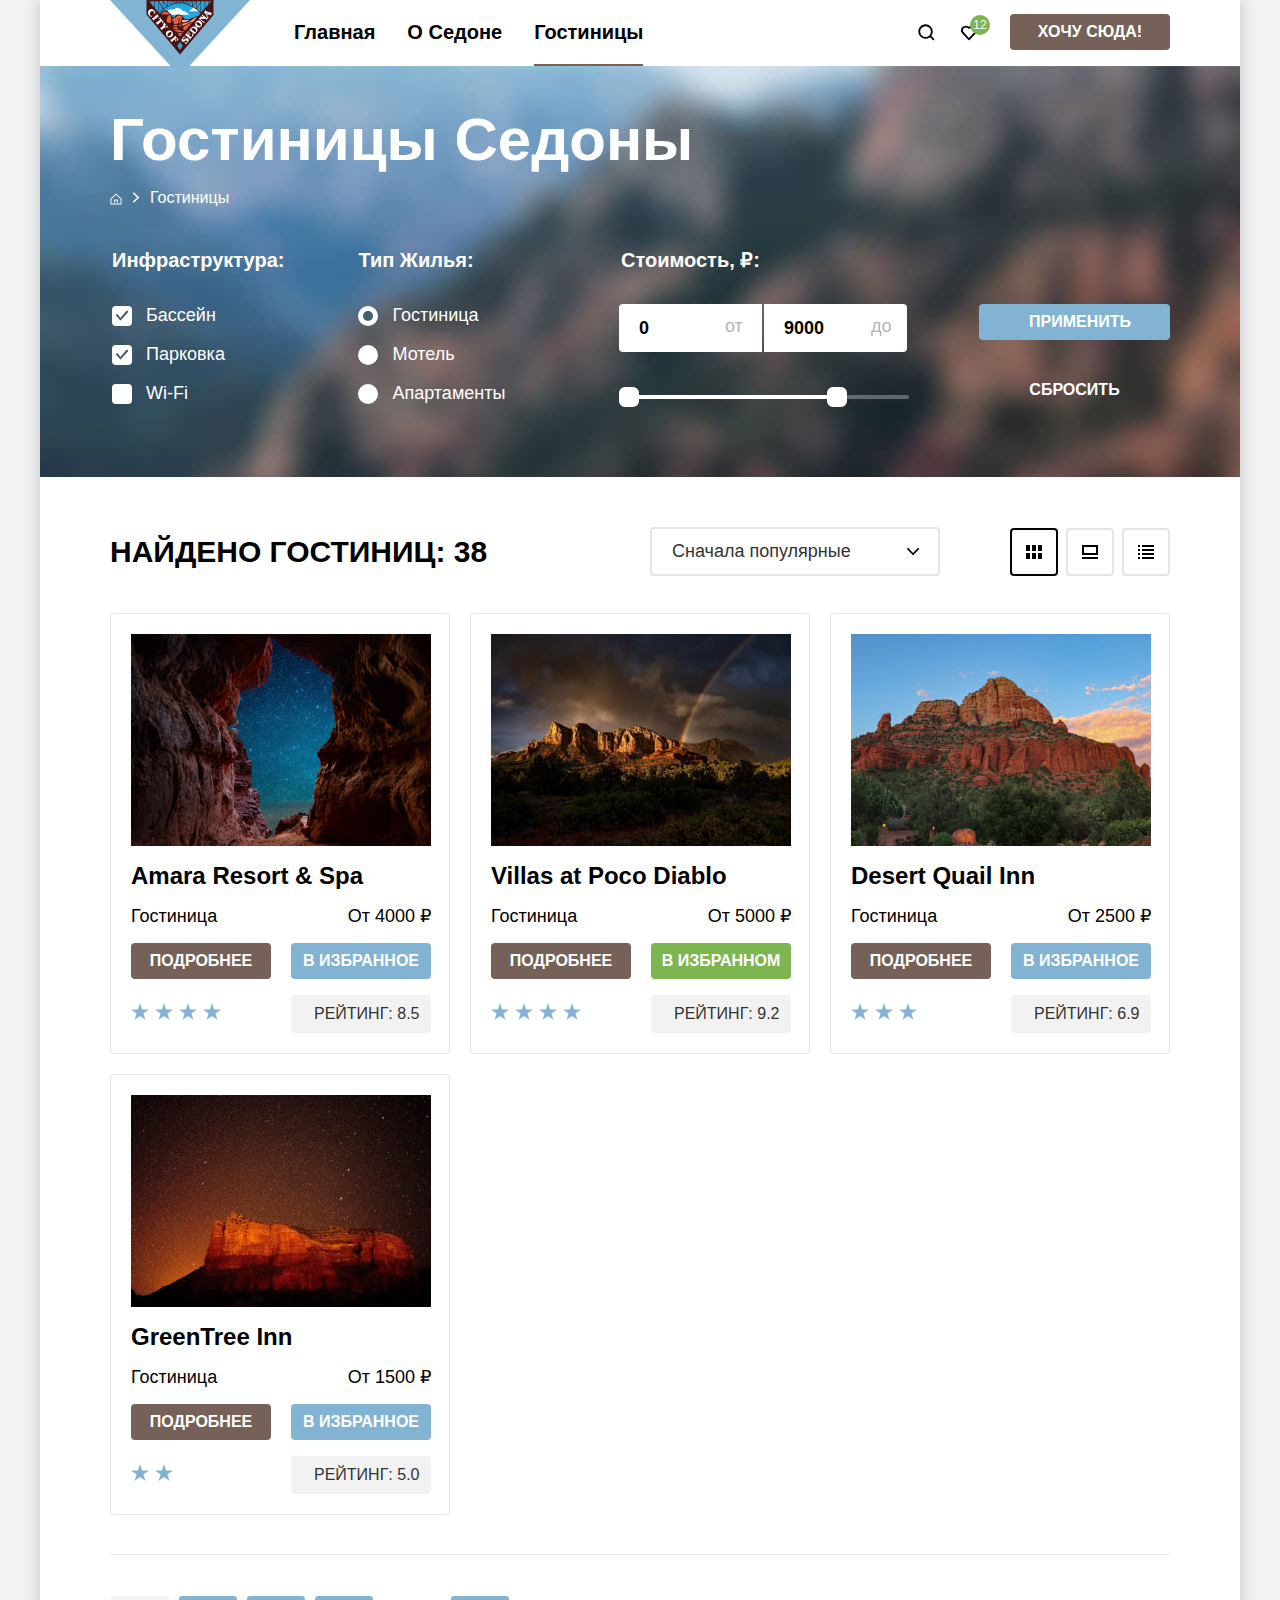
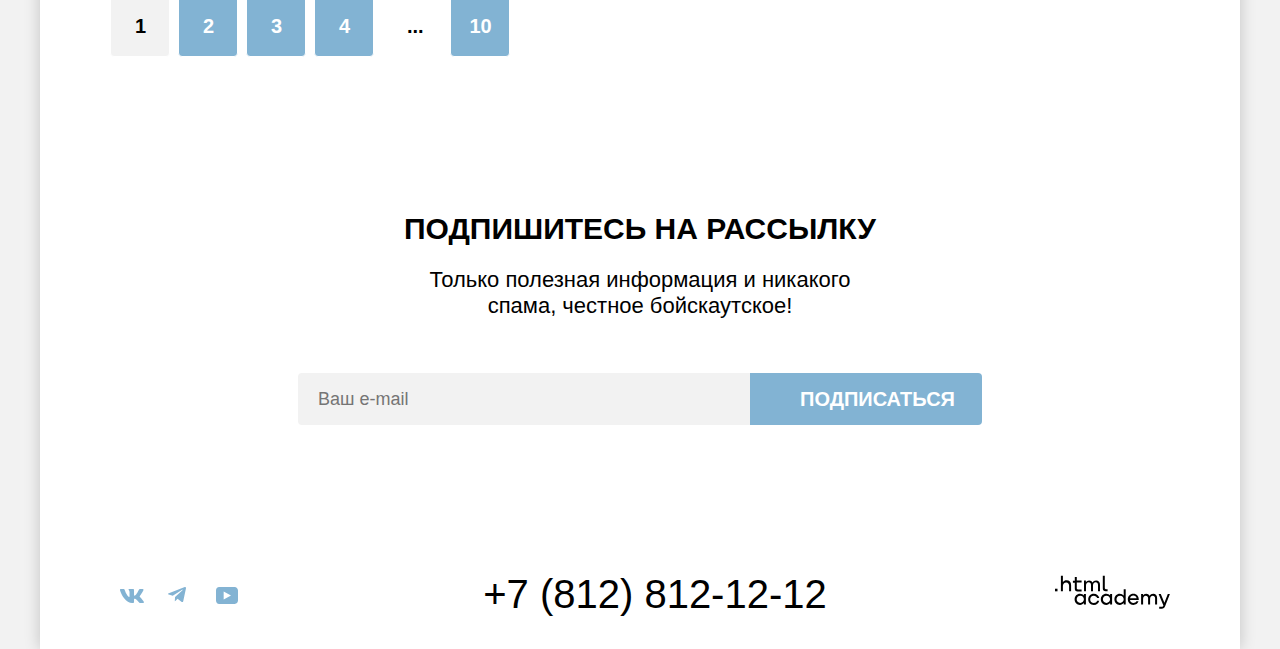
==== commit aa05f7f3: "Правки для допуска к защите." ====
--- a/catalog.html
+++ b/catalog.html
@@ -38,7 +38,7 @@
           </a>
         </li>
         <li class="navigation-item">
-          <button class="button navigation-button" type="submit" >Хочу сюда!</button>
+          <button class="button navigation-button" type="button" >Хочу сюда!</button>
         </li>
       </ul>
     </nav>
@@ -65,14 +65,14 @@
                 <ul class="catalog-filter-list">
                 <li class="catalog-filter-item">
                   <label class="control">
-                    <input class="visually-hidden control-input" type="checkbox" name="pool">
+                    <input class="visually-hidden control-input" type="checkbox" name="pool" checked="checked">
                     <span class="control-mark"></span>
                     <span class="control-label">Бассейн</span>
                   </label>
                 </li>
                 <li class="catalog-filter-item">
                   <label class="control">
-                    <input class="visually-hidden control-input" type="checkbox" name="parking">
+                    <input class="visually-hidden control-input" type="checkbox" name="parking" checked="checked">
                     <span class="control-mark"></span>
                     <span class="control-label">Парковка</span>
                   </label>
@@ -91,7 +91,7 @@
                 <ul class="catalog-filter-list">
                   <li class="catalog-filter-item">
                     <label class="control">
-                      <input class="control-input visually-hidden" type="radio" name="type-of-housing" value="hotel">
+                      <input class="control-input visually-hidden" type="radio" name="type-of-housing" value="hotel" checked="checked">
                       <span class="control-mark"></span>
                       <span class="control-label">Гостиница</span>
                     </label>
--- a/styles/styles.css
+++ b/styles/styles.css
@@ -36,7 +36,7 @@
   display: flex;
   flex-direction: column;
   background-color: #FFFFFF;
-  box-shadow: 0px 0px 15px 0px rgba(0, 0, 0, 0.20);
+  box-shadow: 0 0 15px 0 rgba(0, 0, 0, 0.20);
 }
 
 .navigation{
@@ -148,6 +148,7 @@
   padding-top: 51px;
   padding-bottom: 82px;
   position: relative;
+  background-color: rgba(131, 179, 211, 0.20);
 }
 
 .main-index{
@@ -373,6 +374,9 @@
   font-style: normal;
   line-height: 36px;
   border-radius: 0 4px 4px 0;
+  width: 232px;
+  align-items: stretch;
+  display: flex;
 }
 
 .subscribe-button:hover,
@@ -427,7 +431,7 @@
   background-color: rgba(51, 51, 51, 1);
   background-image: url("../images/index-main/subscribe-background.jpg");
   background-repeat: no-repeat;
-  background-size: 100% auto;
+  background-size: cover;
   padding: 96px 0 104px 0;
 }
 
@@ -442,7 +446,6 @@
   padding: 12px 20px;
   font-family: inherit;
   line-height: 24px;
-  height: 52px;
   box-sizing: border-box;
   width: 452px;
   border-radius: 4px 0 0 4px;
@@ -466,7 +469,7 @@
 .filters-panel{
   background-image: url("../images/catalog-main/filter-background.jpg");
   background-repeat: no-repeat;
-  background-size: 100% auto;
+  background-size: cover;
   background-color: #82B3D3;
 }
 
@@ -613,7 +616,7 @@
   border: none;
   padding: 0;
   margin: 0;
-
+  width: min-content;
 }
 
 .control {
@@ -747,8 +750,8 @@
 }
 
 .button-filter-apply{
+  width: 191px;
   color: #FFFFFF;
-  height: 36px;
   padding: 8px 50px;
   background-color: #82B3D3;
   text-align: center;
@@ -760,6 +763,7 @@
   border-radius: 4px;
   color:#FFFFFF;
   background-color: rgba(28,28,28,0);
+  max-width: 191px;
 }
 
 .button-filter-reset:hover .reset-button-text{
@@ -771,7 +775,7 @@
 }
 
 .button-filter-reset:disabled{
-  color: #FFFFFF;
+  color: #E5E5E5;
   opacity: 0.1;
 }
 
@@ -949,7 +953,7 @@
   color:#000000;
   text-decoration: none;
   text-align: center;
-  font-family: PT Sans;
+  font-family: "PT Sans", "Roboto", sans-serif;
   font-size: 40px;
   line-height: 40px;
   text-transform: uppercase;
@@ -1234,7 +1238,7 @@
   margin-left: auto;
   margin-right: 140px;
   color: #FF5757;
-  font-family: PT Sans;
+  font-family: "PT Sans", "Roboto", sans-serif;
   font-size: 16px;
 }
 
@@ -1250,7 +1254,7 @@
   padding: 14px 0;
   width: 31px;
   text-align: center;
-  font-family: PT Sans;
+  font-family: "PT Sans", "Roboto", sans-serif;
   font-size: 18px;
   font-style: normal;
   font-weight: 700;
@@ -1422,7 +1426,7 @@
 }
 .field-date::placeholder{
   opacity: 0.6;
-  font-family: PT Sans;
+  font-family: "PT Sans", "Roboto", sans-serif;
   font-size: 18px;
   font-weight: 700;
   line-height: 24px;
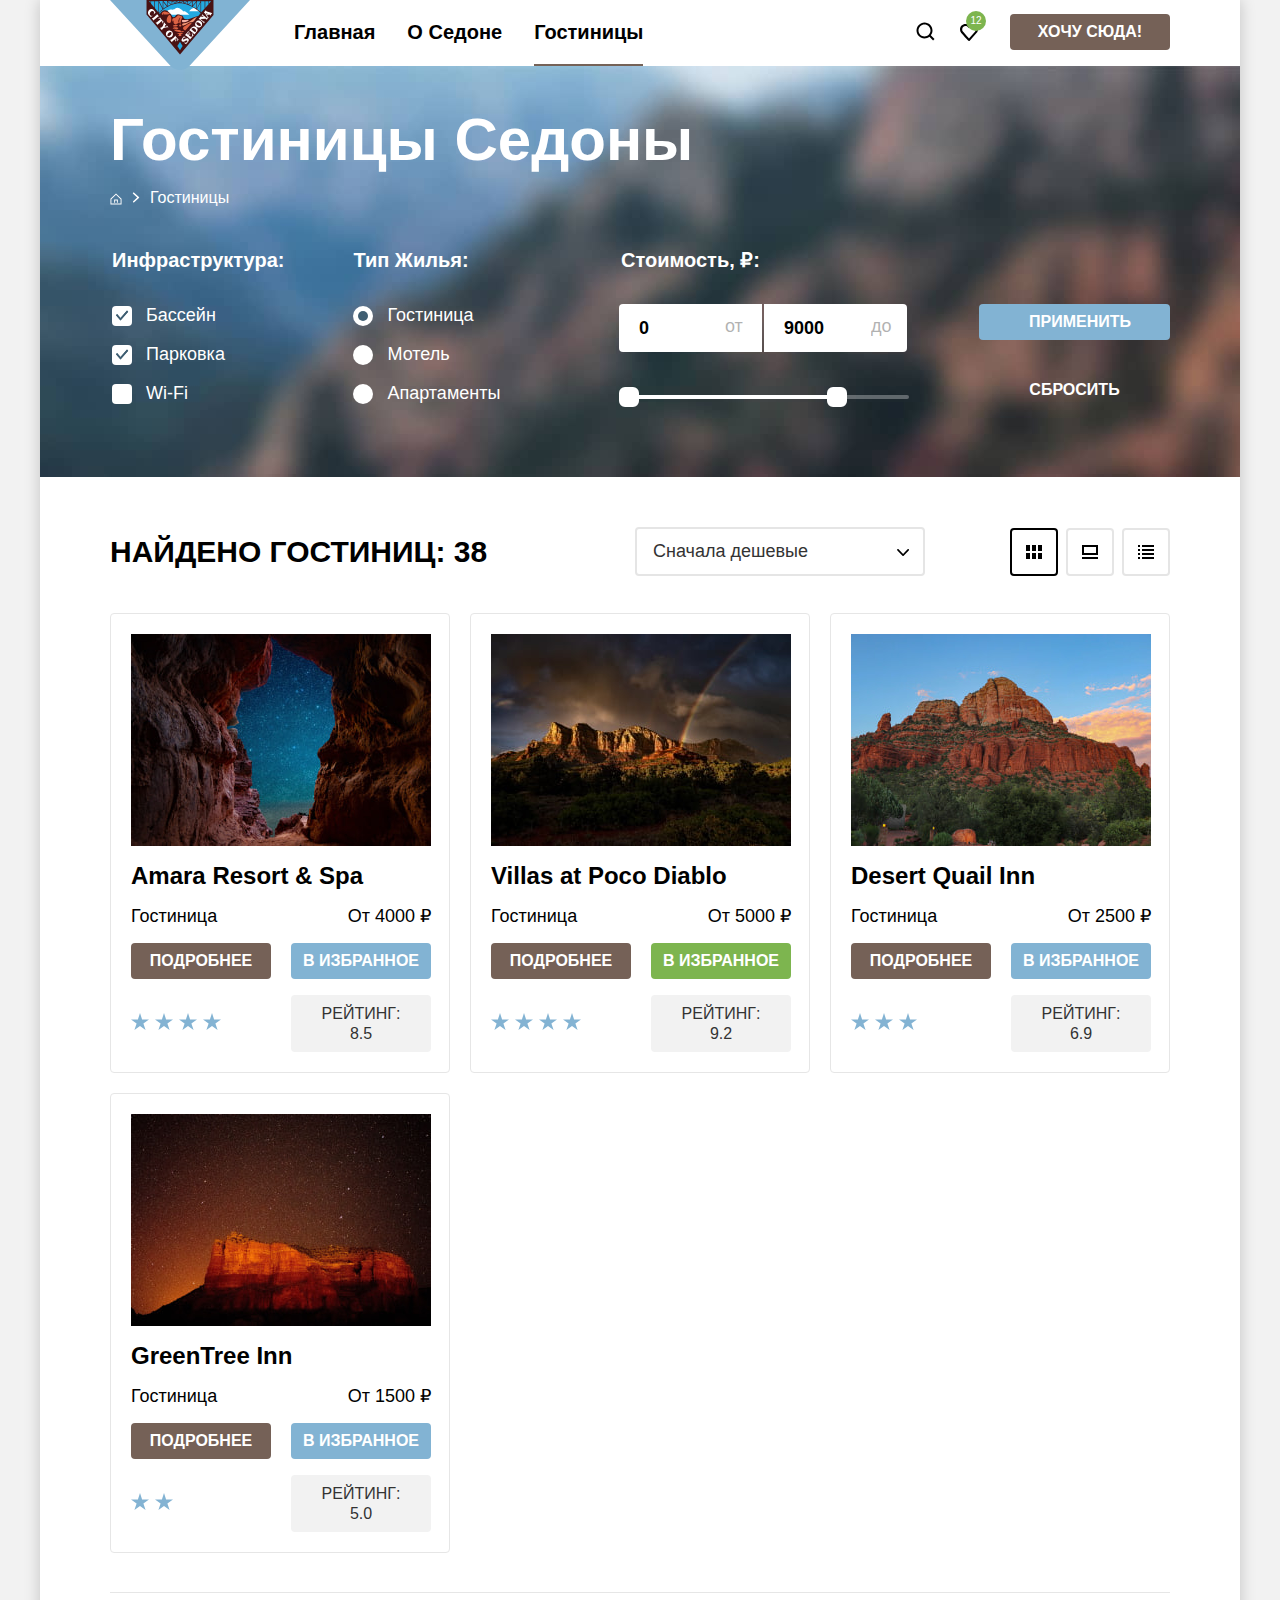
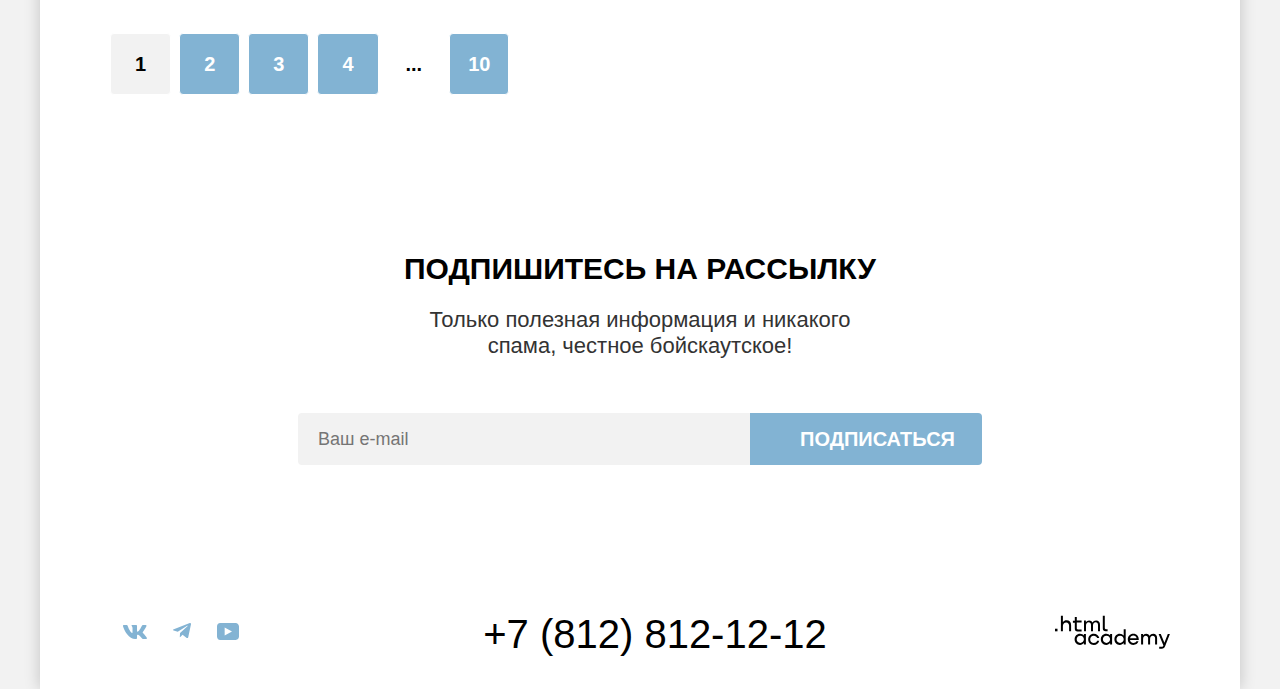
==== commit f20f9926: "Merge pull request #12 from Ecvidus/master" ====
--- a/catalog.html
+++ b/catalog.html
@@ -1,368 +1,229 @@
 <!DOCTYPE html>
 <html lang="ru">
+
 <head>
   <meta charset="UTF-8">
   <meta name="viewport" content="width=device-width, initial-scale=1.0">
   <title>Каталог Гостиниц</title>
   <link rel="stylesheet" href="styles/styles.css">
-  <link rel="icon" href="/images/favicon.png" type="image/x-icon">
-</head>
+  <link rel="icon" href="favicon.png" type="image/x-icon"> </head>
+
 <body>
   <div class="panel">
-  <header class="page-header">
-    <nav class="navigation">
-      <a class="navigation-link-logo" href="index.html">
-        <img class="navigation-logo" src="images/header/logo_nav.svg" alt="Логотип города Седона" width="140" height="70">
+    <header class="page-header">
+      <nav class="navigation"> <a class="navigation-link-logo" href="index.html">
+        <img class="navigation-logo" src="images/header/logo-nav.svg" alt="Логотип города Седона." width="140" height="70">
       </a>
-      <ul class="navigation-list">
-        <li class="navigation-item">
-          <a class="navigation-link" href="index.html">Главная</a>
-        </li>
-        <li class="navigation-item">
-          <a class="navigation-link" href="#">О Седоне</a>
-        </li>
-        <li class="navigation-item ">
-          <a class="navigation-link nav-underline" href="catalog.html">Гостиницы</a>
-        </li>
-      </ul>
-      <ul class="navigation-list navigation-user">
-        <li class="navigation-item">
-          <a class="navigation-link user-navigation-link"   href="#" aria-label="Переход на страницу поиска гостиницы">
-            <img class="navigation-icon"  src="images/header/search-icon.svg" alt="Иконка в виде лупы" width="18" height="18">
-          </a>
-        </li>
-        <li class="navigation-item navigation-item-with-counter">
-          <a class="navigation-link user-navigation-link" href="#" aria-label="Переход на страницу с избранными отелями">
-            <img class="navigation-icon" src="images/header/heart-icon.svg" alt="Иконка в виде сердца" width="18" height="17">
+        <ul class="navigation-list">
+          <li class="navigation-item"> <a class="navigation-link" href="index.html">Главная</a> </li>
+          <li class="navigation-item"> <a class="navigation-link" href="">О Седоне</a> </li>
+          <li class="navigation-item "> <a class="navigation-link nav-underline">Гостиницы</a> </li>
+        </ul>
+        <ul class="navigation-list navigation-user">
+          <li class="navigation-item"> <a class="navigation-link user-navigation-link" href="#">
+            <span class="visually-hidden">Переход на страницу поиска гостиницы</span>
+            <svg class="navigation-icon" xmlns="http://www.w3.org/2000/svg" width="19" height="19" viewBox="0 0 19 19" aria-hidden="true">
+              <path d="M18.5 17.0083L14.8 13.3287C15.8 12.0359 16.5 10.3453 16.5 8.4558C16.5 4.08011 12.9 0.5 8.5 0.5C4.1 0.5 0.5 4.17956 0.5 8.55525C0.5 12.9309 4.1 16.511 8.5 16.511C10.3 16.511 12 15.9144 13.4 14.8204L17.1 18.5L18.5 17.0083ZM8.5 14.5221C5.2 14.5221 2.5 11.837 2.5 8.55525C2.5 5.27348 5.2 2.5884 8.5 2.5884C11.8 2.5884 14.5 5.27348 14.5 8.55525C14.5 11.837 11.8 14.5221 8.5 14.5221Z"/>
+            </svg>
+          </a> </li>
+          <li class="navigation-item navigation-item-with-counter"> <a class="navigation-link user-navigation-link" href="#">
+            <span class="visually-hidden">Переход на страницу с избранными отелями</span>
+            <svg class="navigation-icon navigation-heart-icon" xmlns="http://www.w3.org/2000/svg" width="18" height="17" viewBox="0 0 18 17" aria-hidden="true">
+              <path d="M8.9 17C8.6 17 8.3 16.9 8.1 16.6C2.7 10.5 1.4 9.1 1.1 8.7C0.4 7.8 0 6.6 0 5.4C0 2.4 2.4 0 5.5 0C6.8 0 8 0.5 9 1.3C10 0.5 11.3 0 12.5 0C15.5 0 18 2.4 18 5.4C18 6.7 17.5 7.9 16.7 8.8L9.7 16.7C9.5 16.9 9.3 17 8.9 17ZM2.9 7.5C3.2 7.9 6.4 11.5 9 14.4L15.2 7.4C15.7 6.9 15.9 6.2 15.9 5.4C15.9 3.6 14.4 2.1 12.6 2.1C11.6 2.1 10.6 2.6 9.9 3.4C9.6 3.7 9.3 3.8 9 3.8C8.7 3.8 8.4 3.6 8.2 3.4C7.5 2.6 6.5 2.1 5.5 2.1C3.7 2.1 2.2 3.6 2.2 5.4C2.1 6.3 2.5 7 2.9 7.5C2.8 7.5 2.8 7.5 2.9 7.5Z"/>
+            </svg>
             <span class="favorites-counter">12</span>
-          </a>
-        </li>
-        <li class="navigation-item">
-          <button class="button navigation-button" type="button" >Хочу сюда!</button>
-        </li>
-      </ul>
-    </nav>
-  </header>
-  <main class="main-container catalog-main-container">
-    <section class="filters-panel">
-      <div class="filters-panel-wrapper">
-        <h1 class="filters-title">Гостиницы Седоны</h1>
-        <ul class="breadcrumbs">
-          <li class="breadcrumbs-item">
-            <a class="breadcrumbs-link-icon" href="index.html" aria-label="Переход на главную страницу">
-              <img class="breadcrumbs-homepage-icon" src="images/catalog-main/breadcrumbs-homepage-icon.svg" alt="Иконка главной страницу в виде домика" width="12" height="12">
-            </a>
-          </li>
-          <li class="breadcrumbs-item">
-                  <a class="breadcrumbs-link" href="#">Гостиницы</a>
-          </li>
-        </ul>
-
-        <form class="filters" action="https://echo.htmlacademy.ru/" >
-          <div class="filters-infrastructure-and-housing-wrapper">
-            <fieldset class="filter-group">
-              <legend class="catalog-filter-title">Инфраструктура:</legend>
+          </a> </li>
+        </ul> <button class="button navigation-button" type="button">Хочу сюда!</button> </nav>
+    </header>
+    <main class="main-container catalog-main-container">
+      <section class="filters-panel">
+        <div class="filters-panel-wrapper">
+          <h1 class="filters-title">Гостиницы Седоны</h1>
+          <ul class="breadcrumbs">
+            <li class="breadcrumbs-item"> <a class="breadcrumbs-link-icon" href="index.html" aria-label="Переход на главную страницу">
+              <svg class="breadcrumbs-homepage-icon" xmlns="http://www.w3.org/2000/svg" width="12" height="12" viewBox="0 0 13 13" aria-hidden="true">
+                <path d="M6.5 0.5L0.5 6.30006V12.5001H12.5V6.30006L6.5 0.5ZM11.5 11.5001H1.5V6.70005L6.5 1.9L11.5 6.70005V11.5001Z"/>
+                <path d="M4.5 10.5001H5.5V8.00005H7.5V10.5001H8.5V7.00005H4.5V10.5001Z"/>
+              </svg>
+            </a> </li>
+            <li class="breadcrumbs-item"> <a class="breadcrumbs-link">Гостиницы</a> </li>
+          </ul>
+          <form class="filters" action="https://echo.htmlacademy.ru/">
+            <div class="filters-infrastructure-and-housing-wrapper">
+              <fieldset class="filter-group">
+                <legend class="catalog-filter-title">Инфраструктура:</legend>
                 <ul class="catalog-filter-list">
-                <li class="catalog-filter-item">
-                  <label class="control">
+                  <li class="catalog-filter-item"> <label class="control">
                     <input class="visually-hidden control-input" type="checkbox" name="pool" checked="checked">
                     <span class="control-mark"></span>
                     <span class="control-label">Бассейн</span>
-                  </label>
-                </li>
-                <li class="catalog-filter-item">
-                  <label class="control">
+                  </label> </li>
+                  <li class="catalog-filter-item"> <label class="control">
                     <input class="visually-hidden control-input" type="checkbox" name="parking" checked="checked">
                     <span class="control-mark"></span>
                     <span class="control-label">Парковка</span>
-                  </label>
-                </li>
-                <li class="catalog-filter-item">
-                  <label class="control">
+                  </label> </li>
+                  <li class="catalog-filter-item"> <label class="control">
                     <input class="visually-hidden control-input" type="checkbox" name="wi-fi">
                     <span class="control-mark"></span>
                     <span class="control-label">Wi-Fi</span>
-                  </label>
-                </li>
-              </ul>
-            </fieldset>
+                  </label> </li>
+                </ul>
+              </fieldset>
               <fieldset class="filter-group">
                 <legend class="catalog-filter-title">Тип жилья:</legend>
                 <ul class="catalog-filter-list">
-                  <li class="catalog-filter-item">
-                    <label class="control">
+                  <li class="catalog-filter-item"> <label class="control">
                       <input class="control-input visually-hidden" type="radio" name="type-of-housing" value="hotel" checked="checked">
                       <span class="control-mark"></span>
                       <span class="control-label">Гостиница</span>
-                    </label>
-                  </li>
-                  <li class="catalog-filter-item">
-                    <label class="control">
+                    </label> </li>
+                  <li class="catalog-filter-item"> <label class="control">
                       <input class="control-input visually-hidden" type="radio" name="type-of-housing" value="motel">
                       <span class="control-mark"></span>
                       <span class="control-label">Мотель</span>
-                    </label>
-                  </li>
-                  <li class="catalog-filter-item">
-                    <label class="control">
+                    </label> </li>
+                  <li class="catalog-filter-item"> <label class="control">
                       <input class="control-input visually-hidden" type="radio" name="type-of-housing" value="apartments">
                       <span class="control-mark"></span>
                       <span class="control-label">Апартаменты</span>
-                    </label>
-                  </li>
+                    </label> </li>
                 </ul>
               </fieldset>
-          </div>
-          <div class="filters-cost-and-buttons-wrapper">
-            <fieldset class="filter-group">
-              <legend class="catalog-filter-title">Стоимость, ₽:</legend>
-              <div class="range">
-                <div class="range-wrapper-inputs">
-                  <input class="filter-field price-from" type="text" name="price-from" id="price-from-field" value="0" aria-label="Минимальная стоимость жилья">
-                  <input class="filter-field price-up-to" type="text" name="price-up-to" id="price-up-to-field" value="9000" aria-label="Максимальная стоимость жилья">
-                </div>
-
-                <div class="range-scale">
-                  <div class="range-bar">
-                    <button class="range-toggle toggle-min" type="button">
+            </div>
+            <div class="filters-cost-and-buttons-wrapper">
+              <fieldset class="filter-group">
+                <legend class="catalog-filter-title">Стоимость, ₽:</legend>
+                <div class="range">
+                  <div class="range-wrapper-inputs"> <input class="filter-field price-from" type="text" name="price-from" id="price-from-field" value="0" aria-label="Минимальная стоимость жилья"> <input class="filter-field price-up-to" type="text" name="price-up-to" id="price-up-to-field" value="9000" aria-label="Максимальная стоимость жилья"> </div>
+                  <div class="range-scale">
+                    <div class="range-bar"> <button class="range-toggle toggle-min" type="button">
                       <span class="visually-hidden">Изменить минимальную цену</span>
-                    </button>
-                    <button class="range-toggle toggle-max" type="button">
+                    </button> <button class="range-toggle toggle-max" type="button">
                       <span class="visually-hidden">Изменить максимальную цену</span>
-                    </button>
+                    </button> </div>
                   </div>
                 </div>
-              </div>
-            </fieldset>
-            <div class="filter-group-buttons-wrapper">
-              <button class="button button-filter-apply" type="submit">Применить</button>
-              <button class="button button-filter-reset" type="reset"><span class="reset-button-text">Сбросить</span></button>
-            </div>
-          </div>
-        </form>
-      </div>
-    </section>
-
-    <section class="catalog">
-      <div class="catalog-title-wrapper">
-        <h2 class="catalog-title">Найдено гостиниц: <span class="num-of-hotels-found">38</span></h2>
-        <div class="select-menu">
-          <select class="select-control" aria-label="Сортировка" name="select-contol">
+              </fieldset>
+              <div class="filter-group-buttons-wrapper"> <button class="button button-filter-apply" type="submit">Применить</button> <button class="button button-filter-reset" type="reset"><span class="reset-button-text">Сбросить</span></button> </div>
+            </div>
+          </form>
+        </div>
+      </section>
+      <section class="catalog">
+        <div class="catalog-title-wrapper">
+          <h2 class="catalog-title">Найдено гостиниц: <span class="num-of-hotels-found">38</span></h2>
+          <div class="select-menu"> <select class="select-control" aria-label="Сортировка" name="select-contol">
+            <option class="select-item" value="cheap">Сначала дешевые</option>
             <option class="select-item" value="popular">Сначала популярные</option>
-            <option class="select-item" value="cheap">Сначала дешёвые</option>
             <option class="select-item" value="expensive">Сначала дорогие</option>
-          </select>
-        </div>
-        <ul class="view-list">
-
-          <li class="view-item">
-            <a class="view-link current-view" href="#" aria-label="Показать список отелей в виде таблицы">
-              <img class="view-icon" src="images/catalog-main/view-icon-1.svg" alt="Иконка таблицы" width="16" height="14">
-            </a>
-          </li>
-          <li class="view-item">
-            <a class="view-link" href="#" aria-label="Показать список отелей в виде слайдов">
-              <img class="view-icon" src="images/catalog-main/view-icon-2.svg" alt="Иконка слайда" width="16" height="14">
-            </a>
-          </li>
-          <li class="view-item">
-            <a class="view-link" href="#" aria-label="Показать список отелей в виде списка">
-              <img class="view-icon" src="images/catalog-main/view-icon-3.svg" alt="Иконка списка" width="16" height="14">
-            </a>
+          </select> </div>
+          <ul class="view-list">
+            <li class="view-item"> <a class="view-link current-view" href="#" aria-label="Показать список отелей в виде таблицы">
+              <img class="view-icon" src="images/catalog-main/view-icon-1.svg" alt="Иконка таблицы." width="16" height="14" aria-hidden="true">
+            </a> </li>
+            <li class="view-item"> <a class="view-link" href="#" aria-label="Показать список отелей в виде слайдов">
+              <img class="view-icon" src="images/catalog-main/view-icon-2.svg" alt="Иконка слайда." width="16" height="14" aria-hidden="true">
+            </a> </li>
+            <li class="view-item"> <a class="view-link" href="#" aria-label="Показать список отелей в виде списка">
+              <img class="view-icon" src="images/catalog-main/view-icon-3.svg" alt="Иконка списка." width="16" height="14" aria-hidden="true">
+            </a> </li>
+          </ul>
+        </div>
+        <ul class="hotel-list">
+          <li class="hotel-card"> <a class="hotel-card-img-wrapper" href="#">
+            <img class="hotel-card-img" src="images/catalog-main/catalog-hotel-1.jpg" alt="Фото звёздного неба, которое видно через ущелье." width="300" height="212">
+          </a> <a class="hotel-card-title" href="#">Amara Resort & Spa</a>
+            <p class="card-type-of-housing">Гостиница</p> <b class="hotel-price">От 4000 ₽</b>
+            <div class="hotell-card-interactive-el-wrapper"> <a class="button card-button-detail" href="#">Подробнее</a> <a class="button card-button-favorites" href="#">В избранное</a>
+              <ul class="card-rating-stars">
+                <li class="star"> <img src="/images/catalog-main/rating-star.svg" alt="Иконка звезды." width="18" height="17"> </li>
+                <li class="star"> <img src="/images/catalog-main/rating-star.svg" alt="Иконка звезды." width="18" height="17"> </li>
+                <li class="star"> <img src="/images/catalog-main/rating-star.svg" alt="Иконка звезды." width="18" height="17"> </li>
+                <li class="star"> <img src="/images/catalog-main/rating-star.svg" alt="Иконка звезды." width="18" height="17"> </li>
+              </ul>
+              <p class="hotel-card-rating-text">Рейтинг: 8.5</p>
+            </div>
+          </li>
+          <li class="hotel-card"> <a class="hotel-card-img-wrapper" href="#">
+            <img class="hotel-card-img" src="images/catalog-main/catalog-hotel-2.jpg" alt="Фото гор на закате после дождя, с левой стороны виднеется двойная радуга." width="300" height="212">
+          </a> <a class="hotel-card-title" href="#">Villas at Poco Diablo</a>
+            <p class="card-type-of-housing">Гостиница</p> <b class="hotel-price">От 5000 ₽</b>
+            <div class="hotell-card-interactive-el-wrapper"> <a class="button card-button-detail" href="#">Подробнее</a> <a class="button card-button-favorites already-in-favorites" href="#">В избранное</a>
+              <ul class="card-rating-stars">
+                <li class="star"> <img src="/images/catalog-main/rating-star.svg" alt="Иконка звезды." width="18" height="17"> </li>
+                <li class="star"> <img src="/images/catalog-main/rating-star.svg" alt="Иконка звезды." width="18" height="17"> </li>
+                <li class="star"> <img src="/images/catalog-main/rating-star.svg" alt="Иконка звезды." width="18" height="17"> </li>
+                <li class="star"> <img src="/images/catalog-main/rating-star.svg" alt="Иконка звезды." width="18" height="17"> </li>
+              </ul>
+              <p class="hotel-card-rating-text">Рейтинг: 9.2</p>
+            </div>
+          </li>
+          <li class="hotel-card"> <a class="hotel-card-img-wrapper" href="#">
+            <img class="hotel-card-img" src="images/catalog-main/catalog-hotel-3.jpg" alt="Фото покрытой травой и кустарниками скалы, в солнечный день." width="300" height="212">
+          </a> <a class="hotel-card-title" href="#">Desert Quail Inn</a>
+            <p class="card-type-of-housing">Гостиница</p> <b class="hotel-price">От 2500 ₽</b>
+            <div class="hotell-card-interactive-el-wrapper"> <a class="button card-button-detail" href="#">Подробнее</a> <a class="button card-button-favorites" href="#">В избранное</a>
+              <ul class="card-rating-stars">
+                <li class="star"> <img src="/images/catalog-main/rating-star.svg" alt="Иконка звезды." width="18" height="17"> </li>
+                <li class="star"> <img src="/images/catalog-main/rating-star.svg" alt="Иконка звезды." width="18" height="17"> </li>
+                <li class="star"> <img src="/images/catalog-main/rating-star.svg" alt="Иконка звезды." width="18" height="17"> </li>
+              </ul>
+              <p class="hotel-card-rating-text">Рейтинг: 6.9</p>
+            </div>
+          </li>
+          <li class="hotel-card"> <a class="hotel-card-img-wrapper" href="#">
+            <img class="hotel-card-img" src="images/catalog-main/catalog-hotel-4.jpg" alt="Фото скалы, окруженной звездным небом на закате." width="300" height="212">
+          </a> <a class="hotel-card-title" href="#">GreenTree Inn</a>
+            <p class="card-type-of-housing">Гостиница</p> <b class="hotel-price">От 1500 ₽</b>
+            <div class="hotell-card-interactive-el-wrapper"> <a class="button card-button-detail" href="#">Подробнее</a> <a class="button card-button-favorites" href="#">В избранное</a>
+              <ul class="card-rating-stars">
+                <li class="star"> <img src="/images/catalog-main/rating-star.svg" alt="Иконка звезды." width="18" height="17"> </li>
+                <li class="star"> <img src="/images/catalog-main/rating-star.svg" alt="Иконка звезды." width="18" height="17"> </li>
+              </ul>
+              <p class="hotel-card-rating-text">Рейтинг: 5.0</p>
+            </div>
           </li>
         </ul>
-      </div>
-      <ul class="hotel-list">
-        <li class="hotel-card">
-          <img class="hotel-card-img" src="images/catalog-main/catalog-hotel-1.jpg" alt="Фото звёздного неба, которое видно через ущелье" width="300" height="212">
-          <h3 class="hotel-card-title">Amara Resort & Spa</h3>
-          <p class="card-type-of-housing">Гостиница</p>
-          <b class="hotel-price">От 4000 ₽</b>
-          <ul class="hotell-card-buttons-list">
-            <li class="button-item">
-              <button class="button card-button-detail" type="button">Подробнее</button>
-            </li>
-            <li class="button-item">
-              <button class="button card-button-favorites" type="button">В избранное</button>
-            </li>
-            <li class="hotel-card-item card-rating">
-              <ul class="card-rating-stars">
-                <li class="star">
-                  <img src="/images/catalog-main/rating-star.svg" alt="Иконка звезды" width="18" height="17">
-                </li>
-                <li class="star">
-                  <img src="/images/catalog-main/rating-star.svg" alt="Иконка звезды" width="18" height="17">
-                </li>
-                <li class="star">
-                  <img src="/images/catalog-main/rating-star.svg" alt="Иконка звезды" width="18" height="17">
-                </li>
-                <li class="star">
-                  <img src="/images/catalog-main/rating-star.svg" alt="Иконка звезды" width="18" height="17">
-                </li>
-              </ul>
-            </li>
-            <li class="button-item card-rating">
-              <p class="hotel-card-rating-text">Рейтинг: <span class="num-of-hotel-card-rating">8.5</span></p>
-            </li>
+        <div class="pagination-wrapper">
+          <ul class="pagination">
+            <li class="pagination-item"> <a class="pagination-link pagination-current" aria-label="Переход на первую страницу каталога">1</a> </li>
+            <li class="pagination-item"> <a class="pagination-link" href="#" aria-label="Переход на вторую страницу каталога">2</a> </li>
+            <li class="pagination-item"> <a class="pagination-link" href="#" aria-label="Переход на третью страницу каталога">3</a> </li>
+            <li class="pagination-item"> <a class="pagination-link" href="#" aria-label="Переход на четвёртую страницу каталога">4</a> </li>
+            <li class="pagination-item"> <a class="pagination-link more-pages-link" href="#" aria-label="Развернуть список доступным для перехода страниц">...</a> </li>
+            <li class="pagination-item"> <a class="pagination-link two-nums-pagination" href="#" aria-label="Переход на десятую страницу каталога">10</a> </li>
           </ul>
-        </li>
-        <li class="hotel-card">
-          <img class="hotel-card-img" src="images/catalog-main/catalog-hotel-2.jpg" alt="Фото гор на закате после дождя, с левой стороны виднеется двойная радуга" width="300" height="212">
-          <h3 class="hotel-card-title">Villas at Poco Diablo</h3>
-          <p class="card-type-of-housing">Гостиница</p>
-          <b class="hotel-price">От 5000 ₽</b>
-          <ul class="hotell-card-buttons-list">
-            <li class="button-item">
-              <button class="button card-button-detail" type="button">Подробнее</button>
-            </li>
-            <li class="button-item">
-              <button class="button card-button-favorites already-in-favorites" type="button">В избранном</button>
-            </li>
-            <li class="hotel-card-item">
-              <ul class="card-rating-stars">
-                <li class="star">
-                  <img src="/images/catalog-main/rating-star.svg" alt="Иконка звезды" width="18" height="17">
-                </li>
-                <li class="star">
-                  <img src="/images/catalog-main/rating-star.svg" alt="Иконка звезды" width="18" height="17">
-                </li>
-                <li class="star">
-                  <img src="/images/catalog-main/rating-star.svg" alt="Иконка звезды" width="18" height="17">
-                </li>
-                <li class="star">
-                  <img src="/images/catalog-main/rating-star.svg" alt="Иконка звезды" width="18" height="17">
-                </li>
-              </ul>
-            </li>
-            <li class="button-item card-rating">
-              <p class="hotel-card-rating-text">Рейтинг: <span class="num-of-hotel-card-rating">9.2</span></p>
-            </li>
-          </ul>
-        </li>
-        <li class="hotel-card">
-          <img class="hotel-card-img" src="images/catalog-main/catalog-hotel-3.jpg" alt="Фото покрытой травой и кустарниками скалы, в солнечный день" width="300" height="212">
-          <h3 class="hotel-card-title">Desert Quail Inn</h3>
-          <p class="card-type-of-housing">Гостиница</p>
-          <b class="hotel-price">От 2500 ₽</b>
-          <ul class="hotell-card-buttons-list">
-            <li class="button-item">
-              <button class="button card-button-detail" type="button">Подробнее</button>
-            </li>
-            <li class="button-item">
-              <button class="button card-button-favorites" type="button">В избранное</button>
-            </li>
-            <li class="hotel-card-item">
-              <ul class="card-rating-stars">
-                <li class="star">
-                  <img src="/images/catalog-main/rating-star.svg" alt="Иконка звезды" width="18" height="17">
-                </li>
-                <li class="star">
-                  <img src="/images/catalog-main/rating-star.svg" alt="Иконка звезды" width="18" height="17">
-                </li>
-                <li class="star">
-                  <img src="/images/catalog-main/rating-star.svg" alt="Иконка звезды" width="18" height="17">
-                </li>
-              </ul>
-            </li>
-            <li class="button-item card-rating">
-              <p class="hotel-card-rating-text">Рейтинг: <span class="num-of-hotel-card-rating">6.9</span></p>
-            </li>
-          </ul>
-        </li>
-        <li class="hotel-card">
-          <img class="hotel-card-img" src="images/catalog-main/catalog-hotel-4.jpg" alt="Фото скалы, окруженной звездным небом на закате" width="300" height="212">
-          <h3 class="hotel-card-title">GreenTree Inn</h3>
-          <p class="card-type-of-housing">Гостиница</p>
-          <b class="hotel-price">От 1500 ₽</b>
-          <ul class="hotell-card-buttons-list">
-            <li class="hotel-card-item  button-item">
-              <button class="button card-button-detail" type="button">Подробнее</button>
-            </li>
-            <li class="hotel-card-item button-item">
-              <button class="button card-button-favorites" type="button">В избранное</button>
-            </li>
-            <li class="hotel-card-item">
-              <ul class="card-rating-stars">
-                <li class="star">
-                  <img src="/images/catalog-main/rating-star.svg" alt="Иконка звезды" width="18" height="17">
-                </li>
-                <li class="star">
-                  <img src="/images/catalog-main/rating-star.svg" alt="Иконка звезды" width="18" height="17">
-                </li>
-              </ul>
-            </li>
-            <li class="hotel-card-item button-item card-rating">
-              <p class="hotel-card-rating-text">Рейтинг: <span class="num-of-hotel-card-rating">5.0</span></p>
-            </li>
-          </ul>
-        </li>
-      </ul>
-      <div class="pagination-wrapper">
-        <ul class="pagination">
-          <li class="pagination-item">
-            <a class="pagination-link pagination-current" aria-label="Переход на первую страницу каталога">1</a>
-          </li>
-          <li class="pagination-item">
-            <a class="pagination-link" href="#" aria-label="Переход на вторую страницу каталога">2</a>
-          </li>
-          <li class="pagination-item">
-            <a class="pagination-link" href="#" aria-label="Переход на третью страницу каталога">3</a>
-          </li>
-          <li class="pagination-item">
-            <a class="pagination-link" href="#" aria-label="Переход на четвёртую страницу каталога">4</a>
-          </li>
-          <li class="pagination-item">
-            <a class="pagination-link more-pages-link" href="#" aria-label="Развернуть список доступным для перехода страниц">...</a>
-          </li>
-          <li class="pagination-item">
-            <a class="pagination-link two-nums-pagination" href="#" aria-label="Переход на десятую страницу каталога">10</a>
-          </li>
-        </ul>
-    </div>
-    </section>
-
-
-    <section class="subscribe-catalog">
-      <h2 class="subscribe-title subscribe-catalog-titile">Подпишитесь на рассылку</h2>
-      <p class="subscribe-subtitle subscribe-catalog-subtile">Только полезная информация и никакого спама, честное бойскаутское!</p>
-      <div class="subscribe-email-form-wrapper">
-        <form class="subscribe-email-form" action="https://echo.htmlacademy.ru/courses" method="post">
-          <input class="subscribe-form-field catalog-subscribe-form-field" type="text" name="email" id="email-field" placeholder="Ваш e-mail" required>
-          <button class="button subscribe-button" type="submit">Подписаться</button>
-        </form>
-      </div>
-    </section>
-
-
-  </main>
-  <footer class="page-footer">
-    <div class="page-footer-container">
-      <ul class="footer-social-list">
-        <li class="social-item">
-          <a class="social-link" href="https://vk.com/htmlacademy" aria-label="Переход на группу Вконтакте HtmlAcademy">
-            <svg role="img" xmlns="http://www.w3.org/2000/svg" width="24" height="14" viewBox="0 0 24 14" aria-label="Логотип Вконтакте">
+        </div>
+      </section>
+      <section class="subscribe-catalog">
+        <h2 class="subscribe-title subscribe-catalog-titile">Подпишитесь на рассылку</h2>
+        <p class="subscribe-subtitle subscribe-catalog-subtile">Только полезная информация и никакого спама, честное бойскаутское!</p>
+        <div class="subscribe-email-form-wrapper">
+          <form class="subscribe-email-form" action="https://echo.htmlacademy.ru/" method="post"> <label class="visually-hidden" for="email-field">Поле для ввода кашего e-mail</label> <input class="subscribe-form-field catalog-subscribe-form-field" type="text" name="email" id="email-field" placeholder="Ваш e-mail" required> <button class="button subscribe-button" type="submit">Подписаться</button> </form>
+        </div>
+      </section>
+    </main>
+    <footer class="page-footer">
+      <div class="page-footer-container">
+        <ul class="footer-social-list">
+          <li class="social-item"> <a class="social-link" href="https://vk.com/htmlacademy" aria-label="Переход на группу Вконтакте HtmlAcademy">
+            <svg xmlns="http://www.w3.org/2000/svg" width="24" height="14" viewBox="0 0 24 14" aria-hidden="true">
               <path class="social-icon" fill-rule="evenodd" clip-rule="evenodd" d="M23.45 0.948C23.616 0.402 23.45 0 22.655 0H20.03C19.362 0 19.054 0.347 18.887 0.73C18.887 0.73 17.552 3.926 15.661 6.002C15.049 6.604 14.771 6.795 14.437 6.795C14.27 6.795 14.019 6.604 14.019 6.057V0.948C14.019 0.292 13.835 0 13.279 0H9.151C8.734 0 8.483 0.304 8.483 0.593C8.483 1.214 9.429 1.358 9.526 3.106V6.904C9.526 7.737 9.373 7.888 9.039 7.888C8.149 7.888 5.984 4.677 4.699 1.003C4.45 0.288 4.198 0 3.527 0H0.9C0.15 0 0 0.347 0 0.73C0 1.412 0.89 4.8 4.145 9.281C6.315 12.341 9.37 14 12.153 14C13.822 14 14.028 13.632 14.028 12.997V10.684C14.028 9.947 14.186 9.8 14.715 9.8C15.105 9.8 15.772 9.992 17.33 11.467C19.11 13.216 19.403 14 20.405 14H23.03C23.78 14 24.156 13.632 23.94 12.904C23.702 12.18 22.852 11.129 21.725 9.882C21.113 9.172 20.195 8.407 19.916 8.024C19.527 7.533 19.638 7.314 19.916 6.877C19.916 6.877 23.116 2.451 23.449 0.948H23.45Z" fill="#83B3D3"/>
             </svg>
-          </a>
-        </li>
-        <li class="social-item">
-          <a class="social-link " href="https://t.me/htmlacademy" aria-label="Переход в телеграм-канал HtmlAcademy">
-            <svg role="img"  class="social-icon" xmlns="http://www.w3.org/2000/svg" width="18" height="16" viewBox="0 0 18 16" aria-label="Логотип Телеграмм">
+          </a> </li>
+          <li class="social-item"> <a class="social-link " href="https://t.me/htmlacademy" aria-label="Переход в телеграм-канал HtmlAcademy">
+            <svg class="social-icon" xmlns="http://www.w3.org/2000/svg" width="18" height="16" viewBox="0 0 18 16" aria-hidden="true">
               <path class="social-icon" d="M16.785 0.0992597L0.840489 6.24776C-0.247661 6.68481 -0.241365 7.29184 0.640845 7.56253L4.73445 8.83953L14.2058 2.8637C14.6537 2.59121 15.0629 2.7378 14.7265 3.03636L7.05283 9.96185H7.05103L7.05283 9.96275L6.77045 14.1823C7.18413 14.1823 7.36669 13.9925 7.59871 13.7686L9.58705 11.8351L13.7229 14.89C14.4855 15.31 15.0332 15.0941 15.2229 14.1841L17.9379 1.38885C18.2158 0.274623 17.5126 -0.229883 16.785 0.0992597Z" fill="#83B3D3"/>
             </svg>
-          </a>
-        </li>
-        <li class="social-item">
-          <a class="social-link" href="https://www.youtube.com/user/htmlacademyru" aria-label="Переход на YouTube канал HtmlAcademy">
-            <svg role="img"  class="social-icon" xmlns="http://www.w3.org/2000/svg" width="22" height="17" viewBox="0 0 22 17" aria-label="Логотип YouTube">
+          </a> </li>
+          <li class="social-item"> <a class="social-link" href="https://www.youtube.com/user/htmlacademyru" aria-label="Переход на YouTube канал HtmlAcademy">
+            <svg class="social-icon" xmlns="http://www.w3.org/2000/svg" width="22" height="17" viewBox="0 0 22 17" aria-hidden="true">
               <path class="social-icon" d="M18.607 0H3.17413C1.31343 0 0 1.59375 0 3.4V13.4937C0 15.4062 1.31343 17 3.17413 17H18.8259C20.4677 17 22 15.4062 22 13.6V3.4C21.7811 1.59375 20.4677 0 18.607 0ZM7.66169 12.5375V4.4625L14.995 8.5L7.66169 12.5375Z" fill="#83B3D3"/>
             </svg>
-          </a>
-        </li>
-      </ul>
-      <a class="footer-phone" href="tel:88128121212">+7 (812) 812-12-12</a>
-      <a class="footer-logo-link" href="https://htmlacademy.ru/" aria-label="Переход на сайте HtmlAcademy">
-        <svg role="img" class="footer-logo" xmlns="http://www.w3.org/2000/svg" width="115" height="34" viewBox="0 0 115 34" fill="none" aria-label="Логотип HtmlAcademy">
+          </a> </li>
+        </ul> <a class="footer-phone" href="tel:88128121212">+7 (812) 812-12-12</a> <a class="footer-logo-link" href="https://htmlacademy.ru/" aria-label="Переход на сайт HtmlAcademy">
+        <svg class="footer-logo" xmlns="http://www.w3.org/2000/svg" width="115" height="34" viewBox="0 0 115 34" fill="none" aria-hidden="true">
           <path d="M0 13.7232V16.3232H2.5V13.7232H0Z"/>
           <path d="M11.6 5.32324C10 5.32324 8.8 6.02324 8 7.02324H7.9V0.823242H5.9V16.3232H7.9V11.0232C7.9 8.92324 9.2 7.42324 11.2 7.42324C13 7.42324 14.1 8.82324 14.1 10.6232V16.3232H16.1V10.2232C16.2 7.22324 14.3 5.32324 11.6 5.32324Z"/>
           <path d="M26.6 5.62324H21.8V1.92324H19.8V5.72324H17.9V7.72324H19.8V13.7232C19.8 15.4232 20.8 16.4232 22.5 16.4232H26.6V14.4232H22.9C22.2 14.4232 21.8 14.0232 21.8 13.3232V7.62324H26.6V5.62324Z"/>
@@ -376,9 +237,9 @@
           <path d="M98.2 18.7232C96.6 18.7232 95.3 19.5232 94.6 20.7232H94.5C93.9 19.5232 92.7 18.7232 91.1 18.7232C89.7 18.7232 88.6 19.4232 88 20.5232V19.0232H86.1V29.6232H88.1V24.2232C88.1 22.2232 89.1 20.8232 90.7 20.7232C92.2 20.7232 93.1 21.7232 93.1 23.3232V29.6232H95.1V24.0232C95.1 21.6232 96.5 20.7232 97.7 20.7232C99.2 20.7232 100.1 21.7232 100.1 23.3232V29.6232H102.1V23.1232C102.2 20.5232 100.7 18.7232 98.2 18.7232Z"/>
           <path d="M109.4 27.8232L105.8 18.9232H103.6L108.4 30.5232C108.1 31.4232 107.7 31.7232 106.7 31.7232H104.2V33.7232H106.7C108.5 33.7232 109.5 32.9232 110.2 31.1232L114.9 18.9232H112.8L109.4 27.8232Z"/>
         </svg>
-      </a>
-  </div>
-  </footer>
+      </a> </div>
+    </footer>
   </div>
 </body>
+
 </html>
--- a/styles/styles.css
+++ b/styles/styles.css
@@ -14,13 +14,13 @@
   font-display: swap;
 }
 
-
-html{
+html {
   height: 100%;
 }
 
-body{
-  background-color: #F2F2F2;;
+body {
+  background-color: #F2F2F2;
+  ;
   margin: 0 auto;
   width: 1200px;
   height: 100%;
@@ -31,7 +31,7 @@
   color: #333333;
 }
 
-.panel{
+.panel {
   min-height: 100%;
   display: flex;
   flex-direction: column;
@@ -39,29 +39,30 @@
   box-shadow: 0 0 15px 0 rgba(0, 0, 0, 0.20);
 }
 
-.navigation{
+.navigation {
   display: flex;
   align-items: flex-start;
   width: 1060px;
   margin: 0 auto;
 }
-.green-circle{
+
+.green-circle {
   position: relative;
 }
 
-.favorites-counter{
+.favorites-counter {
   width: 20px;
   height: 20px;
   box-sizing: border-box;
   position: absolute;
   color: #FFFFFF;
-  font-size: 12px;
+  font-size: 10px;
   font-style: normal;
   text-align: center;
   font-weight: 400;
   line-height: 10px;
-  top:15px;
-  right:0;
+  top: 11px;
+  right: 4px;
   background-color: #7DB54F;
   display: flex;
   justify-content: center;
@@ -70,17 +71,17 @@
   padding: 5px;
 }
 
-.navigation-item-with-counter{
+.navigation-item-with-counter {
   position: relative;
 }
 
-.navigation-logo{
+.navigation-logo {
   margin-bottom: -9px;
   position: relative;
   z-index: 2;
 }
 
-.navigation-list{
+.navigation-list {
   display: flex;
   align-items: center;
   flex-wrap: wrap;
@@ -90,13 +91,13 @@
   list-style: none;
 }
 
-.navigation-user{
-  width: 312px;
+.navigation-user {
+  width: 176px;
   margin-left: auto;
   justify-content: end;
 }
 
-.navigation-link-logo{
+.navigation-link-logo {
   align-items: end;
   margin-right: 28px;
 }
@@ -112,36 +113,65 @@
   text-align: center;
 }
 
-.user-navigation-link{
+.navigation-link[href]:hover,
+.navigation-link:focus {
+  color: #756157;
+}
+
+.navigation-link[href]:active {
+  color: rgba(117, 97, 87, 0.3);
+}
+
+.user-navigation-link:hover .navigation-icon,
+.user-navigation-link:focus .navigation-icon {
+  fill: #82B3D3;
+}
+
+.user-navigation-link:active .navigation-icon {
+  fill: #82B3D3;
+  opacity: 0.5;
+}
+
+.user-navigation-link:hover .navigation-heart-icon,
+.user-navigation-link:focus .navigation-heart-icon {
+  fill: #FF007F
+}
+
+.user-navigation-link:active .navigation-heart-icon {
+  fill: #FF007F;
+  opacity: 0.5;
+}
+
+.user-navigation-link {
   width: 19px;
   height: 19px;
   padding: 22px 12px;
 }
 
-.navigation-button{
+.navigation-button {
   vertical-align: none;
   width: 160px;
   color: #FFFFFF;
   background-color: #756157;
-  border-radius:4px;
+  border-radius: 4px;
   margin-left: 20px;
+  margin: 14px 0 14px 20px;
 }
 
 .navigation-button:hover,
 .search-button:hover,
-.card-button-detail:hover{
+.card-button-detail:hover {
   background-color: #615048;
-  outline: none;
 }
 
 .navigation-button:active,
 .search-button:active,
-.card-button-detail:active{
+.card-button-detail:active {
   background-color: #756157;
   color: #FFFFFF4D;
 }
 
-.hero{
+.hero {
   background-image: url("../images/index-main/hero-background.jpg");
   background-size: 100% auto;
   background-repeat: no-repeat;
@@ -151,28 +181,27 @@
   background-color: rgba(131, 179, 211, 0.20);
 }
 
-.main-index{
-  color:#000000;
+.main-index {
+  color: #000000;
   background-color: #FFFFFF;
 }
 
-
-.hero-logo{
+.hero-logo {
   display: block;
   margin: 0 auto;
 }
 
-.hero::after{
-  content:"";
-  position:absolute;
+.hero::after {
+  content: "";
+  position: absolute;
   background: url("../images/index-main/hero-figure.svg") 50% 100% no-repeat;
   height: 60px;
   width: 100%;
-  left:0;
+  left: 0;
   bottom: 0;
 }
 
-.button{
+.button {
   box-sizing: border-box;
   padding: 8px 0;
   border: none;
@@ -183,20 +212,15 @@
   text-transform: uppercase;
   cursor: pointer;
   display: inline-block;
-  border-radius:4px;
+  border-radius: 4px;
   font-family: "PT Sans", "Roboto", sans-serif;
 }
 
-.button:disabled{
-  background-color: #FFFFFF;
-  color: #E5E5E5;
-}
-
-.advantages{
+.advantages {
   padding-top: 69px;
 }
 
-.advantages-list{
+.advantages-list {
   display: flex;
   flex-wrap: wrap;
   margin: 0 0 64px 0;
@@ -204,7 +228,7 @@
   list-style: none;
 }
 
-.advantages-list-with-icons{
+.advantages-list-with-icons {
   margin: 0 auto;
   padding: 0;
   display: flex;
@@ -212,61 +236,59 @@
   flex-wrap: wrap;
 }
 
-.advantages-title{
-  color:#000000;
+.advantages-title {
+  color: #000000;
   text-align: center;
   font-size: 30px;
   font-weight: 700;
   line-height: 36px;
   text-transform: uppercase;
   margin: 0 auto 25px auto;
-  padding: 0;
+  padding: 0 200px 0 200px;
   width: 627px;
 }
 
-.post-advantages-title{
+.post-advantages-title {
   margin-bottom: 20px;
 }
 
-.advantages-subtitle{
+.advantages-subtitle {
   color: #333333;
   text-align: center;
   font-size: 22px;
   line-height: 26px;
-  margin: 0 0 90px 0;
-  padding: 0;
-}
-
-.post-advantages-subtitle{
+  margin: 0 auto 90px auto;
+  padding: 0 200px 0 200px;
+}
+
+.post-advantages-subtitle {
   margin-bottom: 64px;
-
-}
-
-.advantages-item{
+}
+
+.advantages-item {
   width: 400px;
   box-sizing: border-box;
   padding: 113px 84px;
   background-color: #83B3D31F;
 }
 
-.advantages-list .advantages-item:nth-child(3){
+.advantages-list .advantages-item:nth-child(odd) {
   background-color: #83B3D333;
 }
 
-.advantages-item-with-pic{
-  background-color:#82B3D3;
-  display: flex;
-}
-
-
-.advantages-item-content{
+.advantages-item-with-pic {
+  background-color: #82B3D3;
+  display: flex;
+}
+
+.advantages-item-content {
   box-sizing: border-box;
   width: 400px;
   padding: 103px 85px;
 }
 
 .advantages-item-title {
-  color:#000000;
+  color: #000000;
   text-align: center;
   font-size: 24px;
   font-weight: 700;
@@ -276,7 +298,7 @@
   width: 175px;
 }
 
-.advantages-item-title::after{
+.advantages-item-title::after {
   display: block;
   content: "";
   margin: 30px auto;
@@ -285,23 +307,23 @@
   background-color: #0000004D;
 }
 
-.advantages-item-content .advantages-item-title::after{
-  background-color:#FFFFFF4D;
-}
-
-.advantages-list-with-icons .advantages-item-title::after{
+.advantages-item-content .advantages-item-title::after {
+  background-color: #FFFFFF4D;
+}
+
+.advantages-list-with-icons .advantages-item-title::after {
   display: none;
 }
 
-.advantages-list-with-icons  .advantages-item-title{
+.advantages-list-with-icons .advantages-item-title {
   margin: 30px auto;
 }
 
-.advantages-list-with-icons .advantages-item:nth-child(even){
+.advantages-list-with-icons .advantages-item:nth-child(even) {
   background-color: #FFFFFF;
 }
 
-.advantages-item-text{
+.advantages-item-text {
   color: #333333;
   text-align: center;
   padding: 0;
@@ -309,7 +331,7 @@
   width: 100%;
 }
 
-.advantages-pic{
+.advantages-pic {
   max-width: 800px;
   height: 100%;
   object-fit: cover;
@@ -320,20 +342,20 @@
   color: #FFFFFF;
 }
 
-.advantages-item-icon{
+.advantages-item-icon {
   display: block;
   margin: 0 auto;
 }
 
-.advantages-item-with-icon{
-   padding: 80px 85px;
-}
-
-.search{
+.advantages-item-with-icon {
+  padding: 80px 85px;
+}
+
+.search {
   padding: 96px 0;
 }
 
-.search-title{
+.search-title {
   color: #000000;
   text-align: center;
   font-size: 30px;
@@ -341,19 +363,20 @@
   line-height: 36px;
   text-transform: uppercase;
   margin: 0;
-  padding: 0 0 20px 0;
-}
-
-.search-subtitle{
+  padding: 0 200px 20px 200px;
+}
+
+.search-subtitle {
+  color: #333333;
   text-align: center;
   font-size: 22px;
   line-height: 26px;
   margin: 0 auto 54px auto;
-  padding: 0;
+  padding: 0 200px 0 200px;
   width: 592px;
 }
 
-.search-button{
+.search-button {
   color: #FFFFFF;
   font-size: 20px;
   line-height: 36px;
@@ -366,10 +389,10 @@
   font-weight: 700;
 }
 
-.subscribe-button{
+.subscribe-button {
   background-color: #82B3D3;
   padding: 8px 50px;
-  color:#FFFFFF;
+  color: #FFFFFF;
   font-size: 20px;
   font-style: normal;
   line-height: 36px;
@@ -381,36 +404,41 @@
 
 .subscribe-button:hover,
 .button-filter-apply:hover,
-.card-button-favorites:hover{
+.card-button-favorites:hover {
+  background-color: #68A2CA;
+}
+
+.subscribe-button:focus,
+.button-filter-apply:focus,
+.card-button-favorites:focus {
   background-color: #68A2CA;
   outline: none;
 }
 
 .subscribe-button:active,
 .button-filter-apply:active,
-.card-button-favorites:active{
+.card-button-favorites:active {
   background-color: #82B3D3;
   color: #FFFFFF4D;
-  outline: none;
-}
-
-.subscribe-title{
-  color:#FFFFFF;
+}
+
+.subscribe-title {
+  color: #FFFFFF;
   text-align: center;
   font-size: 30px;
   font-weight: 700;
   line-height: 36px;
   text-transform: uppercase;
   margin: 0;
-  padding:0;
+  padding: 0 200px 0 200px;
   margin-bottom: 20px;
 }
 
-.subscribe-catalog-titile{
+.subscribe-catalog-titile {
   color: #000000;
 }
 
-.subscribe-subtitle{
+.subscribe-subtitle {
   color: #FFFFFF;
   text-align: center;
   font-size: 22px;
@@ -419,15 +447,15 @@
   width: 475px;
 }
 
-.subscribe-catalog-subtile{
-  color: #000000;
-}
-
-.subscribe-catalog{
+.subscribe-catalog-subtile {
+  color: #333333;
+}
+
+.subscribe-catalog {
   padding: 96px 0 104px 0;
 }
 
-.subscribe{
+.subscribe {
   background-color: rgba(51, 51, 51, 1);
   background-image: url("../images/index-main/subscribe-background.jpg");
   background-repeat: no-repeat;
@@ -435,13 +463,12 @@
   padding: 96px 0 104px 0;
 }
 
-.subscribe-email-form{
+.subscribe-email-form {
   display: flex;
   justify-content: center;
 }
 
-.subscribe-form-field{
-  outline: none;
+.subscribe-form-field {
   border: none;
   padding: 12px 20px;
   font-family: inherit;
@@ -453,11 +480,30 @@
   font-weight: 400;
 }
 
-.catalog-subscribe-form-field{
+.subscribe-form-field:hover,
+.field-people:hover {
+  background-color: #E6E6E6;
+}
+
+.subscribe-form-field:focus,
+.subscribe-form-field:active,
+.field-people:focus,
+.field-people:active {
+  background-color: #E6E6E6;
+  outline: 3px solid #83B3D3;
+}
+
+.subscribe-form-field:disabled {
+  border-color: #E5E5E5;
+  color: rgba(0, 0, 0, 0);
+  outline: none;
+}
+
+.catalog-subscribe-form-field {
   background-color: #F2F2F2;
 }
 
-.filters-title{
+.filters-title {
   color: #FFFFFF;
   font-size: 60px;
   font-weight: 700;
@@ -466,21 +512,21 @@
   padding: 0;
 }
 
-.filters-panel{
+.filters-panel {
   background-image: url("../images/catalog-main/filter-background.jpg");
   background-repeat: no-repeat;
   background-size: cover;
   background-color: #82B3D3;
 }
 
-.filters-panel-wrapper{
+.filters-panel-wrapper {
   width: 1060px;
   margin: 0 auto;
   padding-bottom: 56px;
   padding-top: 35px;
 }
 
-.range-scale{
+.range-scale {
   display: block;
   position: relative;
   height: 4px;
@@ -489,7 +535,7 @@
   border-radius: 2px;
 }
 
-.range-bar{
+.range-bar {
   display: block;
   position: absolute;
   left: 20px;
@@ -519,53 +565,54 @@
   right: 0;
 }
 
-.filters-infrastructure-and-housing-wrapper{
+.filters-infrastructure-and-housing-wrapper {
   display: flex;
   flex-wrap: wrap;
 }
 
-.filters-infrastructure-and-housing-wrapper .filter-group{
-  margin-right: 70px;
-}
-
-.filters-infrastructure-and-housing-wrapper .filter-group:last-child{
+.filters-infrastructure-and-housing-wrapper .filter-group {
+  margin-right: 65px;
+}
+
+.filters-infrastructure-and-housing-wrapper .filter-group:last-child {
   margin-right: 0;
 }
 
-.filters-cost-and-buttons-wrapper{
+.filters-cost-and-buttons-wrapper {
   display: flex;
   margin-left: auto;
   flex-wrap: wrap;
 }
 
-.filters-cost-and-buttons-wrapper .filter-group{
+.filters-cost-and-buttons-wrapper .filter-group {
   margin-right: 70px;
 }
-.static-value{
+
+.static-value {
   position: absolute;
   display: block;
-	color:#444;
-}
-.filters{
+  color: #444;
+}
+
+.filters {
   display: flex;
   flex-wrap: wrap;
 }
 
-.filter-field{
+.filter-field {
   border: none;
   background-color: #FFFFFF;
   padding: 12px 20px;
   width: 143px;
   box-sizing: border-box;
   margin-right: 2px;
-  outline: none;
   font-family: inherit;
   font-weight: 700;
   line-height: 24px;
   font-size: 18px;
 }
 
-.range-wrapper-inputs::after{
+.range-wrapper-inputs::after {
   font-family: inherit;
   content: "от";
   color: #000000;
@@ -574,11 +621,11 @@
   position: absolute;
   width: 17px;
   height: 24px;
-  left:106px;
+  left: 106px;
   top: 12px;
 }
 
-.range-wrapper-inputs::before{
+.range-wrapper-inputs::before {
   font-family: inherit;
   content: "до";
   color: #000000;
@@ -587,32 +634,45 @@
   position: absolute;
   width: 17px;
   height: 24px;
-  left:252px;
+  left: 252px;
   top: 12px;
 }
 
-.filter-field:hover{
+.filter-field:hover {
   background: #E6E6E6;
 }
 
-.range-toggle:active{
+.filter-field:focus {
+  background: #E6E6E6;
   outline: 2px solid #83B3D3;
 }
 
-.filter-field::placeholder{
+.filter-field:disabled {
+  opacity: 0.1;
+}
+
+.range-toggle:focus {
+  outline: 3px solid #83B3D3;
+}
+
+.range-toggle:active {
+  outline: 2px solid #83B3D3;
+}
+
+.filter-field::placeholder {
   text-align: right;
   font-size: 18px;
   font-weight: 400;
   line-height: 24px;
 }
 
-.range-wrapper-inputs{
+.range-wrapper-inputs {
   display: flex;
   margin-bottom: 36px;
   position: relative;
 }
 
-.filter-group{
+.filter-group {
   border: none;
   padding: 0;
   margin: 0;
@@ -631,28 +691,28 @@
   left: 2px;
   width: 20px;
   height: 20px;
-  background-color:#FFFFFF;
+  background-color: #FFFFFF;
   border-radius: 4px;
 }
 
-.control-input[type="checkbox"]:checked + .control-mark::before,
-.control-input[type="checkbox"]:checked + .control-mark::after {
-    position: absolute;
-    top: 3px;
-    left: 0;
-    width: 20px;
-    height: 12px;
-    background-image: url("/images/catalog-main/checkbox.svg");
-    content: "";
-    background-repeat: no-repeat;
-    background-position: center;
-}
-
-.control-input[type="radio"] + .control-mark {
+.control-input[type="checkbox"]:checked+.control-mark::before,
+.control-input[type="checkbox"]:checked+.control-mark::after {
+  position: absolute;
+  top: 3px;
+  left: 0;
+  width: 20px;
+  height: 12px;
+  background-image: url("/images/catalog-main/checkbox.svg");
+  content: "";
+  background-repeat: no-repeat;
+  background-position: center;
+}
+
+.control-input[type="radio"]+.control-mark {
   border-radius: 50%;
 }
 
-.control-input[type="radio"]:checked + .control-mark::before {
+.control-input[type="radio"]:checked+.control-mark::before {
   position: absolute;
   top: 5px;
   left: 5px;
@@ -663,31 +723,31 @@
   content: "";
 }
 
-.control:hover{
+.control:hover {
   opacity: 0.6;
 }
 
-.control-input:focus + .control-mark{
+.control-input:focus+.control-mark {
   outline: 3px solid #83B3D3;
 }
 
-.control:active{
+.control:active {
   opacity: 0.3;
 }
 
-.catalog-filter-item{
+.catalog-filter-item {
   margin-bottom: 16px;
 }
 
-.price-up-to{
+.price-up-to {
   border-radius: 0 4px 4px 0;
 }
 
-.price-from{
+.price-from {
   border-radius: 4px 0 0 4px;
 }
 
-.breadcrumbs{
+.breadcrumbs {
   display: flex;
   list-style: none;
   padding: 0;
@@ -695,35 +755,58 @@
   justify-content: flex-start;
   gap: 28px;
 }
-.breadcrumbs-item{
+
+.breadcrumbs-item {
   position: relative;
 }
 
-.breadcrumbs-homepage-icon{
+.breadcrumbs-homepage-icon {
   display: block;
   padding-top: 6px;
   position: relative;
-}
-
-.breadcrumbs-item::after{
+  fill: #FFFFFF;
+}
+
+.breadcrumbs-item::after {
   content: url("../images/catalog-main/breadcrumbs-arrow-icon.svg");
   position: absolute;
   top: 0;
   right: -18px;
 }
 
-.breadcrumbs-item:last-child::after{
+.breadcrumbs-item:last-child::after {
   display: none
 }
 
-.breadcrumbs-link{
+.breadcrumbs-link {
   color: #FFFFFF;
   font-size: 16px;
   line-height: 21px;
   text-decoration: none;
 }
 
-.catalog-filter-title{
+.breadcrumbs-link-icon:hover .breadcrumbs-homepage-icon,
+.breadcrumbs-link-icon:focus .breadcrumbs-homepage-icon {
+  opacity: 0.6;
+}
+
+.breadcrumbs-link-icon:active .breadcrumbs-homepage-icon {
+  opacity: 0.2;
+}
+
+.breadcrumbs-link[href]:hover {
+  color: rgba(255, 255, 255, 0.6);
+}
+
+.breadcrumbs-link[href]:focus {
+  color: rgba(255, 255, 255, 1);
+}
+
+.breadcrumbs-link[href]:active {
+  color: rgba(255, 255, 255, 0.3);
+}
+
+.catalog-filter-title {
   color: #FFFFFF;
   font-size: 20px;
   font-weight: 700;
@@ -732,24 +815,24 @@
   padding-bottom: 32px;
 }
 
-.catalog-filter-list{
+.catalog-filter-list {
   list-style: none;
   padding: 0;
   margin: 0;
 }
 
-.filter-group-buttons-wrapper{
+.filter-group-buttons-wrapper {
   display: flex;
   flex-direction: column;
   margin-top: 56px;
 }
 
-.control{
+.control {
   color: #FFFFFF;
   line-height: 23px;
 }
 
-.button-filter-apply{
+.button-filter-apply {
   width: 191px;
   color: #FFFFFF;
   padding: 8px 50px;
@@ -758,56 +841,71 @@
   margin-bottom: 32px;
 }
 
-.button-filter-reset{
+.button-filter-reset {
   padding: 8px 50px;
   border-radius: 4px;
-  color:#FFFFFF;
-  background-color: rgba(28,28,28,0);
+  color: #FFFFFF;
+  background-color: rgba(28, 28, 28, 0);
   max-width: 191px;
 }
 
-.button-filter-reset:hover .reset-button-text{
+.button-filter-reset:hover .reset-button-text {
   opacity: 0.4;
 }
 
-.button-filter-reset:active{
-  color:#FFFFFF4D;
-}
-
-.button-filter-reset:disabled{
-  color: #E5E5E5;
+.button-filter-reset:focus {
+  outline: 3px solid #83B3D3;
+}
+
+.button-filter-reset:active {
+  color: #FFFFFF4D;
+}
+
+.button-filter-reset:disabled {
   opacity: 0.1;
-}
-
-.catalog{
+  background-color: rgba(28, 28, 28, 0);
+}
+
+.catalog {
   padding-top: 50px;
   padding-bottom: 60px;
 }
-.catalog-title{
+
+.catalog-title {
+  margin: 0;
   padding: auto 0;
   color: #000000;
   font-size: 30px;
   font-weight: 700;
   line-height: 36px;
   text-transform: uppercase;
-  margin: 0;
-}
-
-.hotel-card-title{
+  margin-right: auto;
+}
+
+.hotel-card-title {
   grid-column: 1/-1;
   color: #000000;
   font-size: 24px;
   font-weight: 700;
   line-height: 28px;
-  margin:0;
-}
-
-.card-type-of-housing{
-  margin:0;
-
-}
-
-.hotell-card-buttons-list{
+  margin: 0;
+  text-decoration: none;
+}
+
+.hotel-card-title:hover,
+.hotel-card-title:focus {
+  opacity: 0.65;
+}
+
+.hotel-card-title:active {
+  opacity: 0.2;
+}
+
+.card-type-of-housing {
+  margin: 0;
+}
+
+.hotell-card-interactive-el-wrapper {
   display: grid;
   grid-template-columns: 140px 140px;
   grid-template-rows: min-content min-content;
@@ -818,60 +916,71 @@
   padding: 0;
 }
 
-.hotel-price{
+.hotel-price {
   text-align: right;
   font-weight: 400;
 }
 
-.card-button-detail{
-  color: #FFFFFF;
-  grid-column: 1/-1;
+.card-button-detail {
+  color: #FFFFFF;
+  grid-column: 1/1;
   background-color: #756157;
   font-size: 16px;
   font-weight: 700;
   line-height: 20px;
   width: 100%;
-}
-
-.card-button-favorites{
+  text-decoration: none;
+}
+
+.card-button-favorites {
   color: #FFFFFF;
   background-color: #82B3D3;
   font-size: 16px;
   font-weight: 700;
   line-height: 20px;
   width: 100%;
-}
-
-.already-in-favorites{
+  text-decoration: none;
+}
+
+.already-in-favorites {
   background-color: #7DB54F;
 }
 
-.button-item:last-child{
-  grid-column: 2;
-  grid-row: 2;
-  margin: 0;
-  border-radius: 4px;
-  padding: 9px 22px 8px 23px;
-  background-color: #F2F2F2;
-}
-
-.hotel-card-rating-text{
+.already-in-favorites:hover,
+.already-in-favorites:focus {
+  background-color: #6C9E42;
+}
+
+.already-in-favorites:active {
+  color: rgba(255, 255, 255, 0.3);
+}
+
+.hotel-card-rating-text {
   color: #333333;
   text-align: center;
   font-size: 16px;
   line-height: 20px;
   text-transform: uppercase;
-  padding: 0;
-  width: max-content;
+  padding: 9px 18px 8px 18px;
   margin: 0 auto;
-}
-
-.star img{
+  max-width: 140px;
+  background-color: #F2F2F2;
+  display: flex;
+  width: 140px;
+  box-sizing: border-box;
+  border-radius: 4px;
+  grid-column: 2;
+  grid-row: 2;
+  align-items: center;
+  justify-content: space-around;
+}
+
+.star img {
   margin: 8px 0;
   box-sizing: border-box;
 }
 
-.card-rating-stars{
+.card-rating-stars {
   padding: 0;
   margin: 0;
   list-style: none;
@@ -880,7 +989,7 @@
   align-items: center;
 }
 
-.pagination-link{
+.pagination-link {
   display: block;
   padding: 12px 24px;
   line-height: 36px;
@@ -895,22 +1004,22 @@
   box-sizing: border-box;
 }
 
-.pagination-link:hover{
+.pagination-link:hover {
   background-color: #68A2CA;
   border: 1px solid #82B3D3;
 }
 
-.pagination-link:active{
+.pagination-link:active {
   color: rgba(255, 255, 255, 0.3);
   border-color: #FFFFFF;
 }
 
-.pagination-current{
+.pagination-current {
   background-color: #F2F2F2;
 }
 
 .pagination-current:hover,
-.pagination-current:active{
+.pagination-current:active {
   background-color: #F2F2F2;
   border: 1px solid #FFFFFF;
 }
@@ -918,18 +1027,21 @@
 .more-pages-link:active,
 .more-pages-link:hover,
 .more-pages-link:disabled,
-.more-pages-link{
+.more-pages-link {
   color: #000;
   background-color: #FFFFFF;
   border: 1px solid #FFFFFF;
 }
 
-
-.two-nums-pagination{
-  padding: 12px 18.5px;
-}
-
-.pagination{
+.two-nums-pagination {
+  padding: 12px 18px;
+}
+
+.more-pages-link {
+  padding: 12px 18px;
+}
+
+.pagination {
   display: flex;
   padding: 0;
   width: 1060px;
@@ -937,20 +1049,18 @@
   flex-wrap: wrap;
 }
 
-.pagination-item{
-  width: 60px;
-  height: 60px;
+.pagination-item {
   margin-right: 8px;
   list-style: none;
   box-sizing: border-box;
 }
 
-.pagination-current{
+.pagination-current {
   color: #000000;
 }
 
-.footer-phone{
-  color:#000000;
+.footer-phone {
+  color: #000000;
   text-decoration: none;
   text-align: center;
   font-family: "PT Sans", "Roboto", sans-serif;
@@ -961,37 +1071,38 @@
   width: 100%;
 }
 
-.footer-phone:hover{
+.footer-phone:hover {
   color: #756157;
 }
 
-.footer-phone:active{
+.footer-phone:active {
   color: #7561574D;
 }
 
-.footer-logo{
-  fill: #000;;
-}
-
-.footer-logo:hover{
+.footer-logo {
+  fill: #000;
+  ;
+}
+
+.footer-logo:hover {
   fill: #756157;
 }
 
-.footer-logo:active{
-  fill:#7561574D;
-}
-
-.main-container{
+.footer-logo:active {
+  fill: #7561574D;
+}
+
+.main-container {
   flex-grow: 1;
 }
 
-.catalog-main-container{
-  color:#000000;
+.catalog-main-container {
+  color: #000000;
   background-color: #FFFFFF;
   padding-top: 0;
 }
 
-.page-footer-container{
+.page-footer-container {
   display: flex;
   padding: 40px 0 30px 0;
   width: 1060px;
@@ -999,7 +1110,7 @@
   align-items: center;
 }
 
-.footer-social-list{
+.footer-social-list {
   display: flex;
   padding: 0;
   list-style: none;
@@ -1009,31 +1120,29 @@
   flex-wrap: wrap;
 }
 
-.social-link{
+.social-link {
   display: block;
   box-sizing: border-box;
-  padding: 13px 10px;
-  width: 48px;
-  height: 40px;
-}
-
-.social-link:hover .social-icon{
+  padding: 13px 13px;
+}
+
+.social-link:hover .social-icon {
   fill: #68A2CA;
 }
 
-.social-link:active .social-icon{
+.social-link:active .social-icon {
   fill: rgba(104, 162, 202, 0.3)
 }
 
-.footer-academy-logo{
+.footer-academy-logo {
   margin-left: auto;
 }
 
-.footer-academy-logo:hover{
+.footer-academy-logo:hover {
   fill: #7DB54F
 }
 
-.hotel-list{
+.hotel-list {
   display: grid;
   grid-template-columns: repeat(3, 340px);
   gap: 20px;
@@ -1045,7 +1154,7 @@
   position: relative;
 }
 
-.hotel-list::after{
+.hotel-list::after {
   bottom: -40px;
   content: "";
   position: absolute;
@@ -1054,7 +1163,7 @@
   background-color: #E6E6E6;
 }
 
-.hotel-card{
+.hotel-card {
   display: grid;
   grid-template-columns: 140px 140px;
   grid-template-rows: 212px min-content auto;
@@ -1067,38 +1176,38 @@
   border-radius: 4px;
 }
 
-.hotel-card-img{
+.hotel-card-img {
   grid-column: 1/-1;
   text-align: center;
 }
 
-
-.subscribe-email-form-wrapper{
-  text-align: center;
-}
-
-.visually-hidden{
+.subscribe-email-form-wrapper {
+  text-align: center;
+}
+
+.visually-hidden {
   position: absolute;
   width: 1px;
   height: 1px;
   margin: -1px;
   padding: 0;
-  border:0;
+  border: 0;
   clip: rect(0 0 0 0);
   overflow: hidden;
 }
 
-.catalog-title-wrapper{
+.catalog-title-wrapper {
   display: flex;
   width: 1060px;
   margin: 0 auto;
   margin-bottom: 37px;
-  gap: 70px;
+  gap: 85px;
   align-items: center;
-}
-
-.view-list{
-  margin:0;
+  margin-right: auto;
+}
+
+.view-list {
+  margin: 0;
   padding: 0;
   display: flex;
   gap: 8px;
@@ -1106,33 +1215,34 @@
   justify-content: space-between;
 }
 
-.view-link{
+.view-link {
   border: 2px solid #E5E5E5;
   border-radius: 4px;
   padding: 15px 14px;
   display: block;
 }
 
-.current-view{
+.current-view {
   border: 2px solid #000;
 }
 
-.view-link:hover{
+.view-link:hover {
   border-color: #000;
 }
 
-.view-link:active{
+.view-link:active {
   border-color: #000;
 }
 
-.view-icon{
-  display: block;
-}
-.view-item{
+.view-icon {
+  display: block;
+}
+
+.view-item {
   align-self: flex-start;
 }
 
-.nav-underline::after{
+.nav-underline::after {
   content: "";
   position: relative;
   display: block;
@@ -1143,60 +1253,60 @@
   z-index: 3;
 }
 
-.nav-underline{
+.nav-underline {
   margin-bottom: -2px;
 }
 
-
-.select-control{
+.select-control {
   appearance: none;
   border: 2px solid #E5E5E5;
   border-radius: 4px;
   background-color: transparent;
-  outline: none;
-  padding: 12px 20px 12px 20px;
+  padding: 12px 32px 12px 16px;
   box-sizing: border-box;
-  width: 290px;
+  min-width: 290px;
   font-family: inherit;
   font-size: 18px;
   font-weight: 400;
   line-height: 21px;
   color: #333333;
-}
-
-.select-control:hover{
+  max-width: 410px;
+}
+
+.select-control .select-item {
+  max-width: 250px;
+}
+
+.select-control:hover {
   border-color: #68A2CA;
   cursor: pointer;
 }
 
-.select-control:disabled{
+.select-control:disabled {
   border-color: #E5E5E5;
   color: rgba(0, 0, 0, 0.3)
 }
 
-.select-menu::after{
+.select-menu::after {
   content: url("../images/catalog-main/arrow.svg");
   margin-top: 13px;
   margin-left: -33px;
-  position: absolute;
+  position: relative;
   display: inline;
 }
 
-.select-menu{
-  margin-left: auto;
-}
-
-.modal-container{
+.modal-container {
   position: fixed;
   top: 0;
   left: 0;
   display: flex;
   width: 100%;
   height: 100%;
-  background-color: rgba(242, 242, 242, 0.8)
-}
-
-.modal{
+  background-color: rgba(242, 242, 242, 0.8);
+  z-index: 3;
+}
+
+.modal {
   position: relative;
   margin: auto;
   background-color: #ffffff;
@@ -1216,10 +1326,10 @@
 
 /* Firefox */
 input[type=number] {
-  -moz-appearance:textfield;
-}
-
-.field{
+  -moz-appearance: textfield;
+}
+
+.field {
   color: #000000;
   width: 440px;
   font-size: 18px;
@@ -1228,29 +1338,37 @@
   line-height: 24px;
   background-color: #F2F2F2;
   border: none;
-  padding: 12px 20px;
+  padding: 12px 40px 12px 20px;
   box-sizing: border-box;
   border-radius: 4px;
   font-family: inherit;
 }
 
-.modal-error-start{
-  margin-left: auto;
-  margin-right: 140px;
+.field-date-wrapper {
+  display: flex;
+  justify-content: space-between;
+  flex-direction: column;
+  position: relative;
+}
+
+.modal-error-start {
+  margin-right: 120px;
   color: #FF5757;
   font-family: "PT Sans", "Roboto", sans-serif;
   font-size: 16px;
-}
-
-.modal-error-end{
-  margin-right: 89px;
+  width: 280px;
+}
+
+.modal-error-end {
+  margin-right: 69px;
   margin-left: auto;
   color: #333333;
   font-size: 16px;
   font-weight: 400;
-}
-
-.field-people{
+  width: 331px;
+}
+
+.field-people {
   padding: 14px 0;
   width: 31px;
   text-align: center;
@@ -1259,13 +1377,16 @@
   font-style: normal;
   font-weight: 700;
   line-height: 20px;
-  height:48px;
+  height: 48px;
   border-radius: 0;
   border: none;
-  outline: none;
-}
-
-.modal-title{
+}
+
+.field-people:disabled {
+  opacity: 0.1;
+}
+
+.modal-title {
   display: inline-block;
   padding: 0;
   margin: 0 0 64px 0;
@@ -1277,21 +1398,21 @@
   text-transform: uppercase;
 }
 
-.search-options{
+.search-options {
   color: #000000;
   font-size: 20px;
   font-weight: 700;
   line-height: 24px;
   text-transform: capitalize;
   margin-right: auto;
-
-}
-
-.modal-wrapper{
+  max-width: 130px;
+}
+
+.modal-wrapper {
   padding: 64px 70px;
 }
 
-.field-group{
+.field-group {
   justify-content: space-between;
   flex-wrap: wrap;
   align-items: baseline;
@@ -1301,14 +1422,17 @@
   position: relative;
 }
 
-
-.modal-field-group{
+.modal-field-group {
   display: flex;
   justify-content: space-between;
   flex-wrap: wrap;
 }
 
-.quantity-button{
+.modal-field-group .field-group {
+  margin-bottom: 48px;
+}
+
+.quantity-button {
   padding: 0;
   box-sizing: border-box;
   width: 40px;
@@ -1318,59 +1442,61 @@
   background-color: #F2F2F2;
 }
 
-.change-quantity-icon{
+.change-quantity-icon {
   display: block;
   margin: 0 auto;
   fill: rgba(117, 97, 87, 0.3);
-}
-
-.plus-icon{
+  padding: 9px 3px 9px 3px;
+}
+
+.plus-icon {
   padding: 3px;
 }
 
-.quantity-button:hover .change-quantity-icon{
+.quantity-button:focus .change-quantity-icon {
   fill: #000000;
-}
-
-
-.quantity-button:active .change-quantity-icon{
+  outline: 3px solid #82B3D3;
+  border-radius: 4px;
+}
+
+.quantity-button:hover .change-quantity-icon {
+  fill: #000000;
+}
+
+.quantity-button:active .change-quantity-icon {
   fill: rgba(117, 97, 87, 0.3);
-}
-
-.quantity-button:active{
   outline: none;
 }
 
-.more-people{
+.more-people {
   border-radius: 0 4px 4px 0;
 }
 
-.field-group-adult{
+.field-group-adult {
   justify-content: space-around;
   align-items: center;
   margin-bottom: 0;
 }
 
-.field-group-child{
+.field-group-child {
   position: relative;
   align-items: center;
   margin-bottom: 0;
 }
 
-.counter-option{
+.counter-option {
   margin-right: 46px;
 }
 
-.field-group-child .counter-option{
+.field-group-child .counter-option {
   margin-right: 10px;
 }
 
-
-.field-group:nth-child(3){
+.field-group:nth-child(3) {
   margin-bottom: 46px;
 }
 
-.send-modal-form{
+.send-modal-form {
   width: 577px;
   padding: 18px 77px;
   border-radius: 10px;
@@ -1380,28 +1506,27 @@
   font-size: 20px;
   line-height: 24px;
   text-transform: uppercase;
-  margin-top: 46px;
-}
-
-.close-button-icon{
+}
+
+.close-button-icon {
   display: block;
   margin: auto;
 }
 
-.close-button:hover{
+.close-button:hover {
   background-color: #E6E6E6;
   cursor: pointer;
 }
 
-.close-button:active{
-  outline: none;
-}
-
-.close-button:active .close-button-icon{
+.close-button:focus{
+  outline: 3px solid #83B3D3;
+}
+
+.close-button:active .close-button-icon {
   opacity: 0.3;
 }
 
-.close-button{
+.close-button {
   margin-right: -18px;
   margin-left: 124px;
   width: 52px;
@@ -1412,19 +1537,20 @@
   background-color: #F2F2F2;
 }
 
-.send-modal-form:hover{
+.send-modal-form:hover {
   background-color: #68A2CA;
 }
 
-.send-modal-form:active .send-modal-form-text{
+.send-modal-form:active .send-modal-form-text {
   opacity: 0.3;
 }
 
-
-.modal-error{
+.modal-error {
   margin-top: 2px;
-}
-.field-date::placeholder{
+  padding: 0 20px 0 20px
+}
+
+.field-date::placeholder {
   opacity: 0.6;
   font-family: "PT Sans", "Roboto", sans-serif;
   font-size: 18px;
@@ -1432,28 +1558,50 @@
   line-height: 24px;
 }
 
-.field-date:hover{
- background-color: #E6E6E6;
-}
-
-.popover-label{
+.field-date:hover {
+  background-color: #E6E6E6;
+}
+
+.field-date:focus {
+  background-color: #E6E6E6;
+  outline: 3px solid #83B3D3;
+}
+
+.field-date:disabled,
+.field-date:disabled .field-date-wrapper::before {
+  opacity: 0.4;
+  outline: none;
+}
+
+.popover-label {
   padding: 0;
   border: none;
   width: 26px;
   height: 26px;
-  margin-right: 46px;
+  margin-right: 52px;
   background-color: #83B3D3;
   border-radius: 50%;
-}
-
-.popover-label-icon{
+  position: relative;
+}
+
+.popover-label::before {
+  content: url("../images/form/popover-label-icon.svg");
+  width: 2px;
+  height: 12px;
+  display: block;
+  position: absolute;
+  left: 12px;
+  top: 6px;
+}
+
+.popover-label-icon {
   margin: 7px 12px;
 }
 
-.popover{
+.popover {
   display: none;
   width: 256px;
-  color:#FFFFFF;
+  color: #FFFFFF;
   position: absolute;
   background-color: #333333;
   padding: 15px 18px 18px 22px;
@@ -1464,40 +1612,46 @@
   right: 42px
 }
 
-.popover::before{
+.popover::before {
   content: url("../images/form/triangle.svg");
-  top:-17px;
-  left:118px;
+  top: -16px;
+  left: 113px;
   position: absolute;
 }
 
-.popover-text{
+.popover-text {
   width: 216px;
   margin: 0;
   font-size: 16px;
   line-height: 20px;
 }
 
-.popover-tringle-icon{
+.popover-tringle-icon {
   display: block;
   margin: -23px auto 15px auto;
 }
 
-.modal-container-close{
+.modal-container-close {
   display: none;
 }
 
-.popover-label:hover + .popover{
-  display: block;
-}
-
-.calendar-icon{
+.popover-label:hover+.popover {
+  display: block;
+}
+
+.field-date-wrapper::before {
+  content: url("../images/form/calendar-icon.svg");
   position: absolute;
   right: 20px;
-  top: 17px;
+  top: 14px;
   opacity: 0.3;
 }
 
-.form-close-button-wrapper{
+.form-close-button-wrapper {
   display: inline-block;
 }
+
+.button:disabled {
+  background-color: #FFFFFF;
+  color: #E5E5E5;
+}
